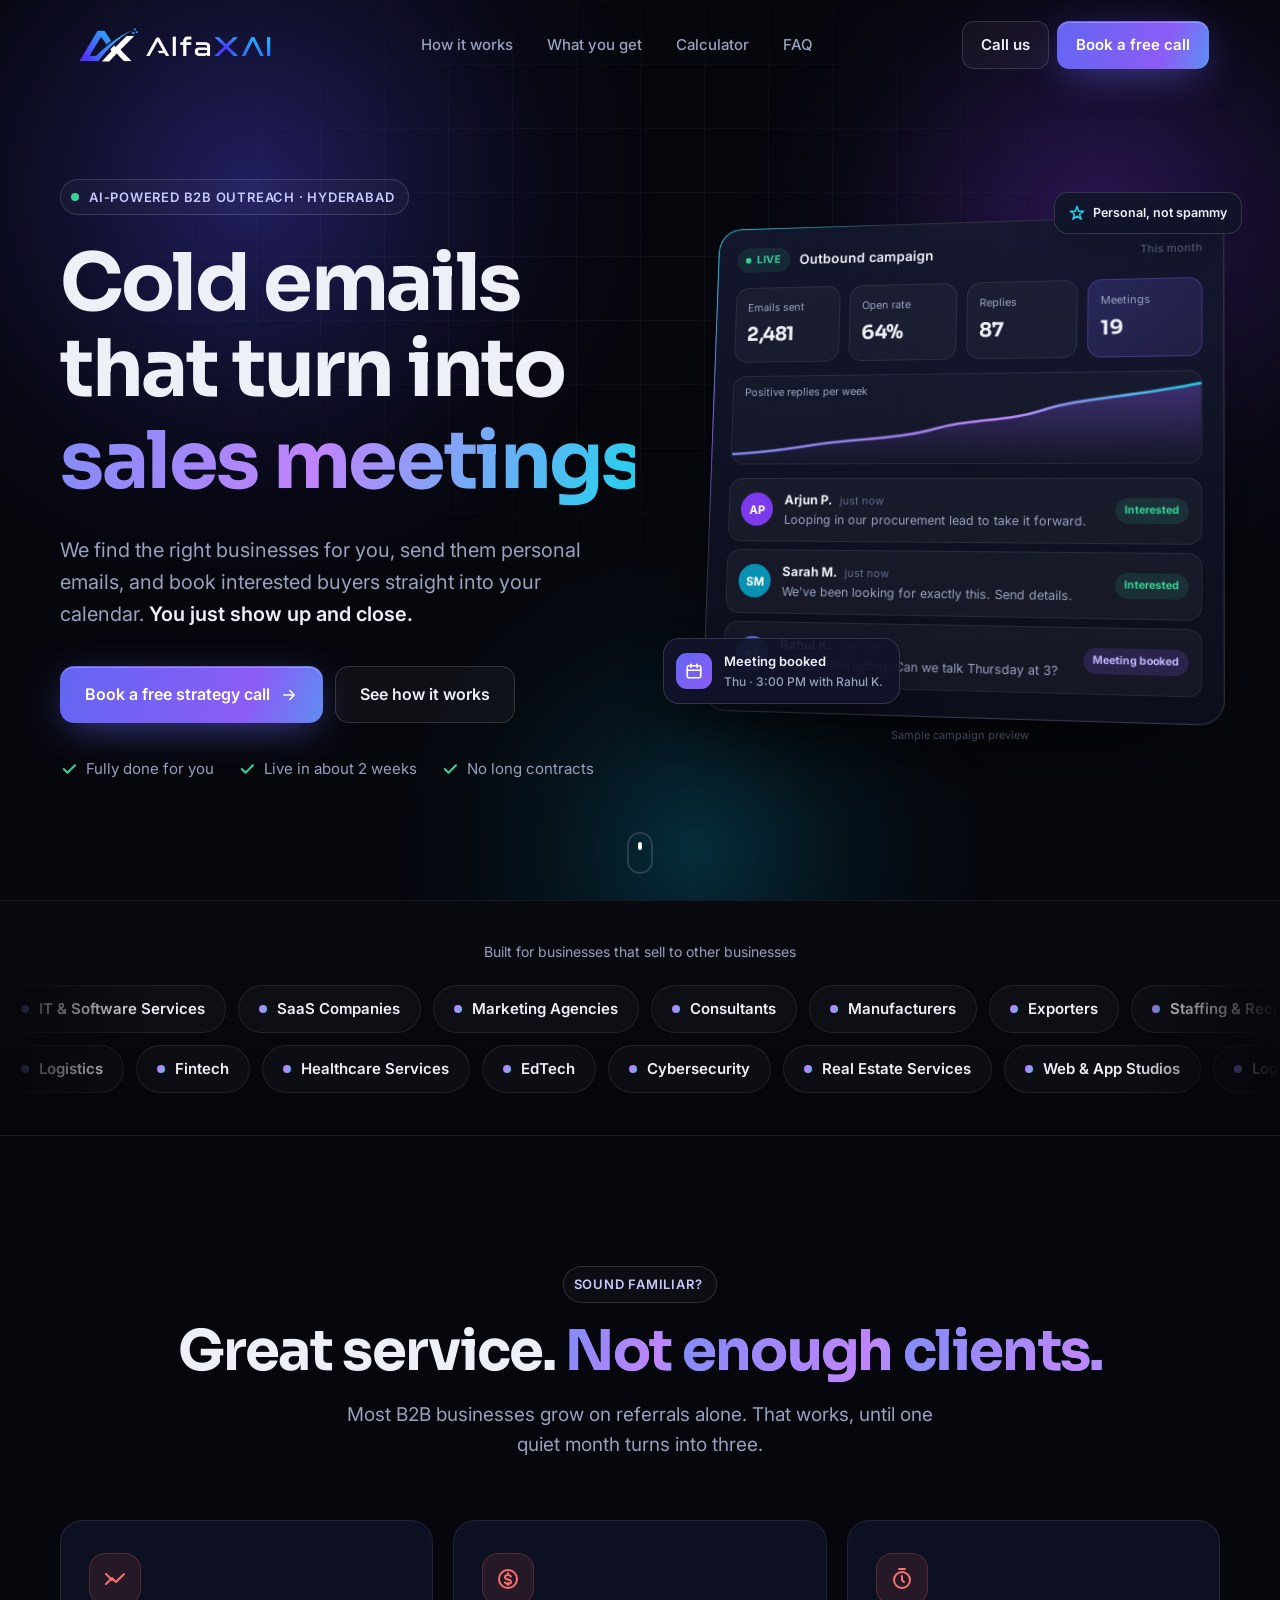
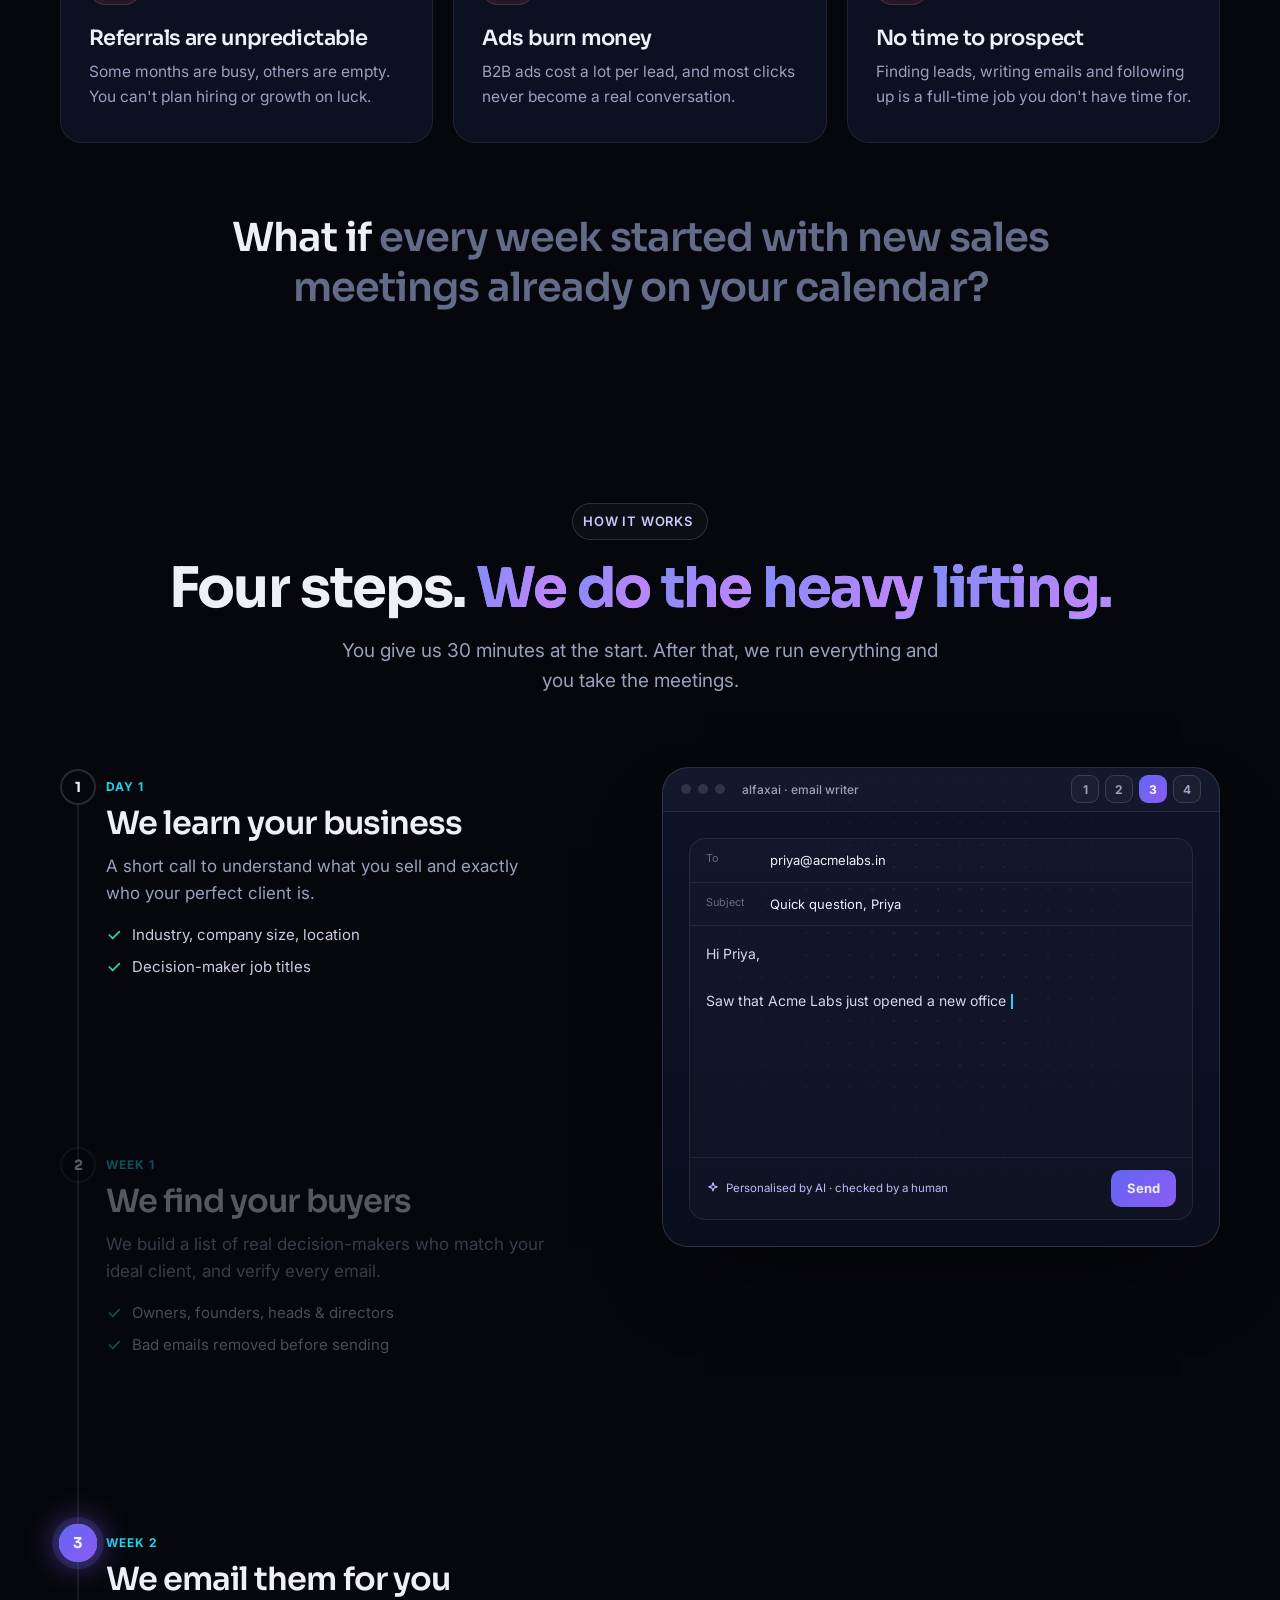
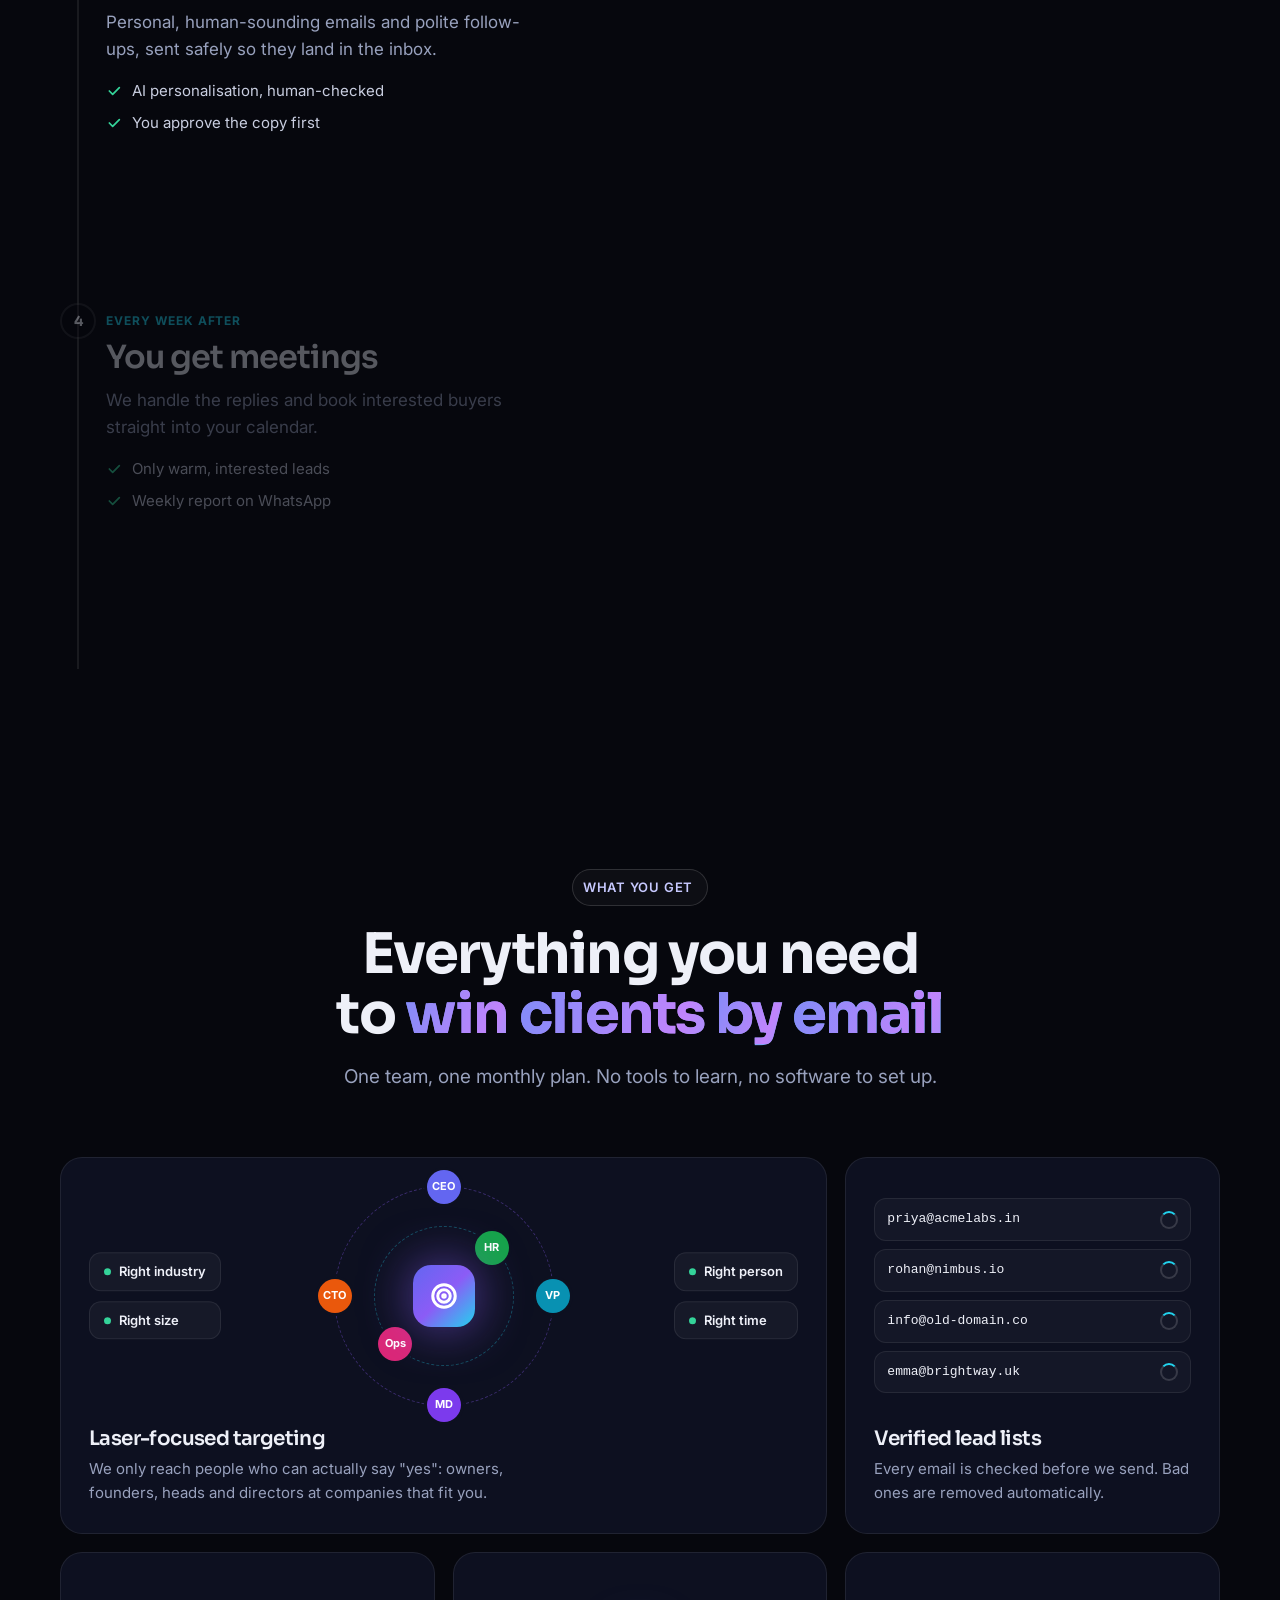
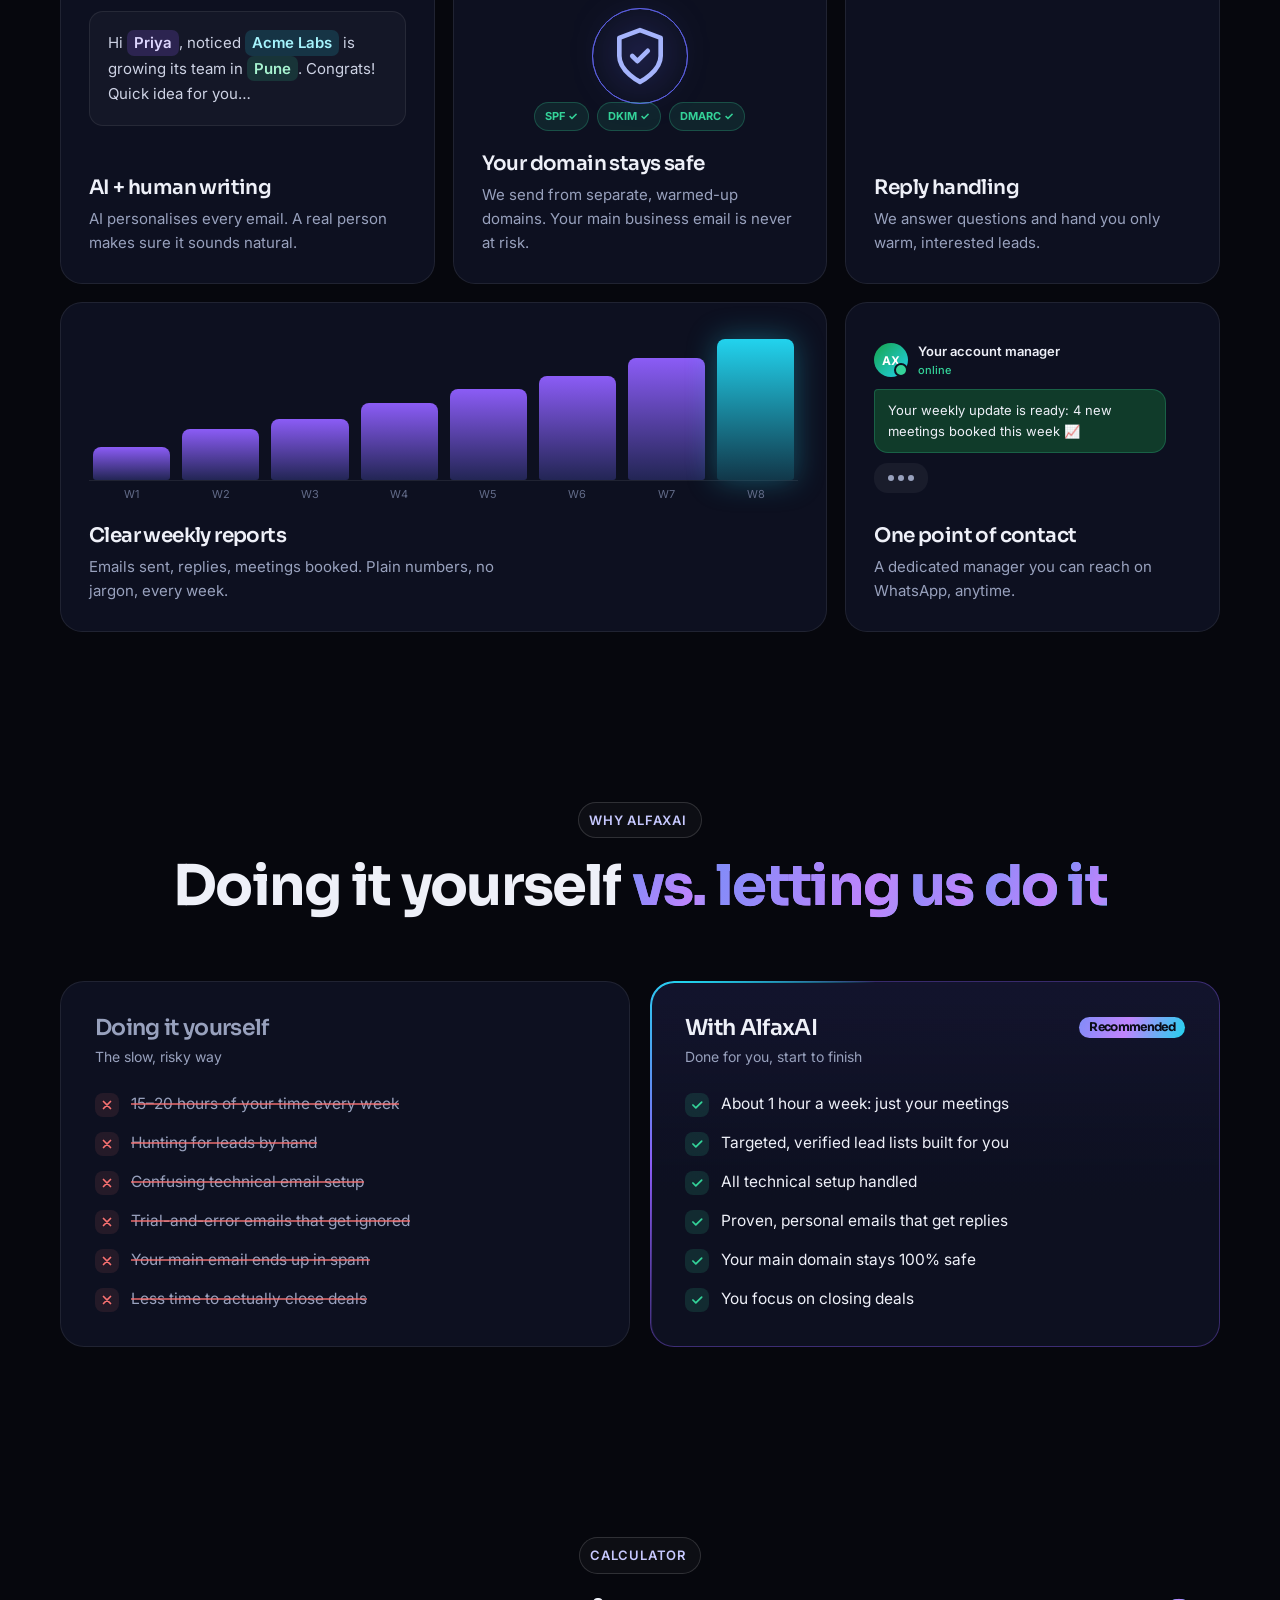
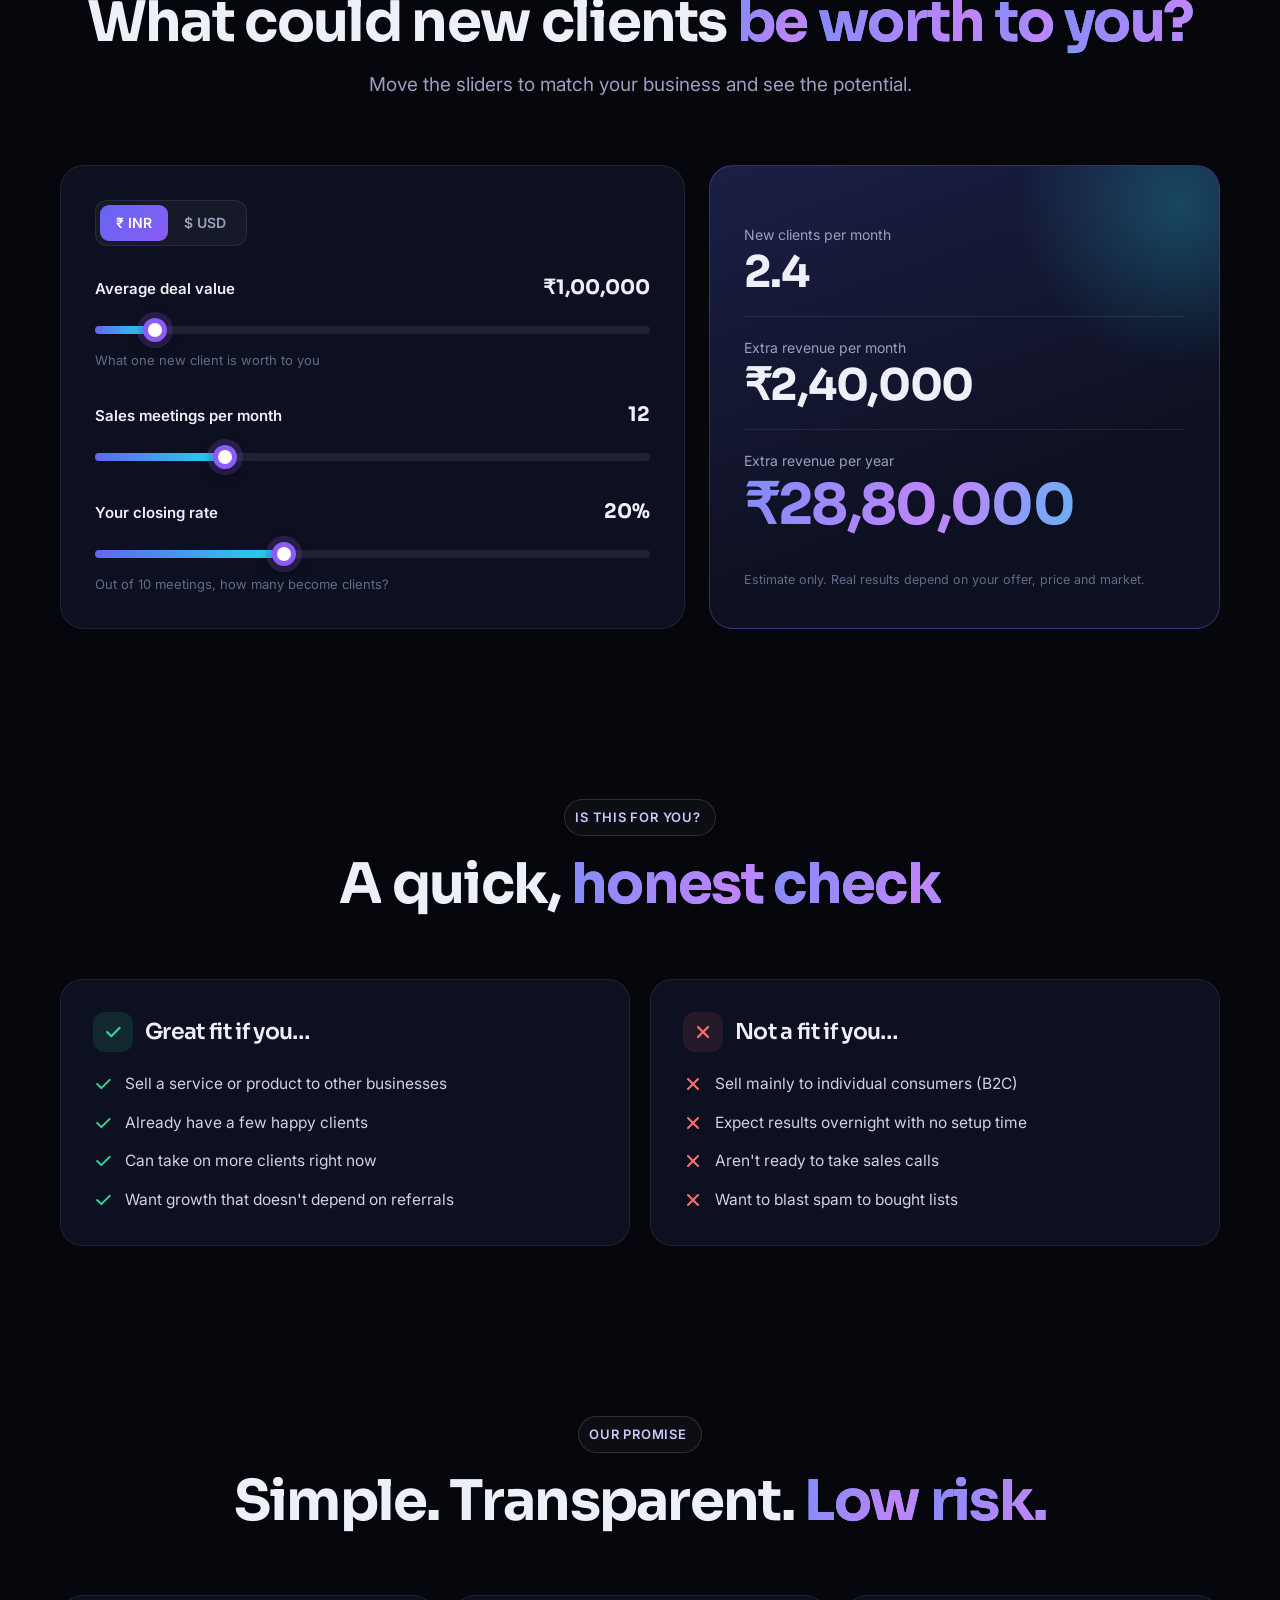
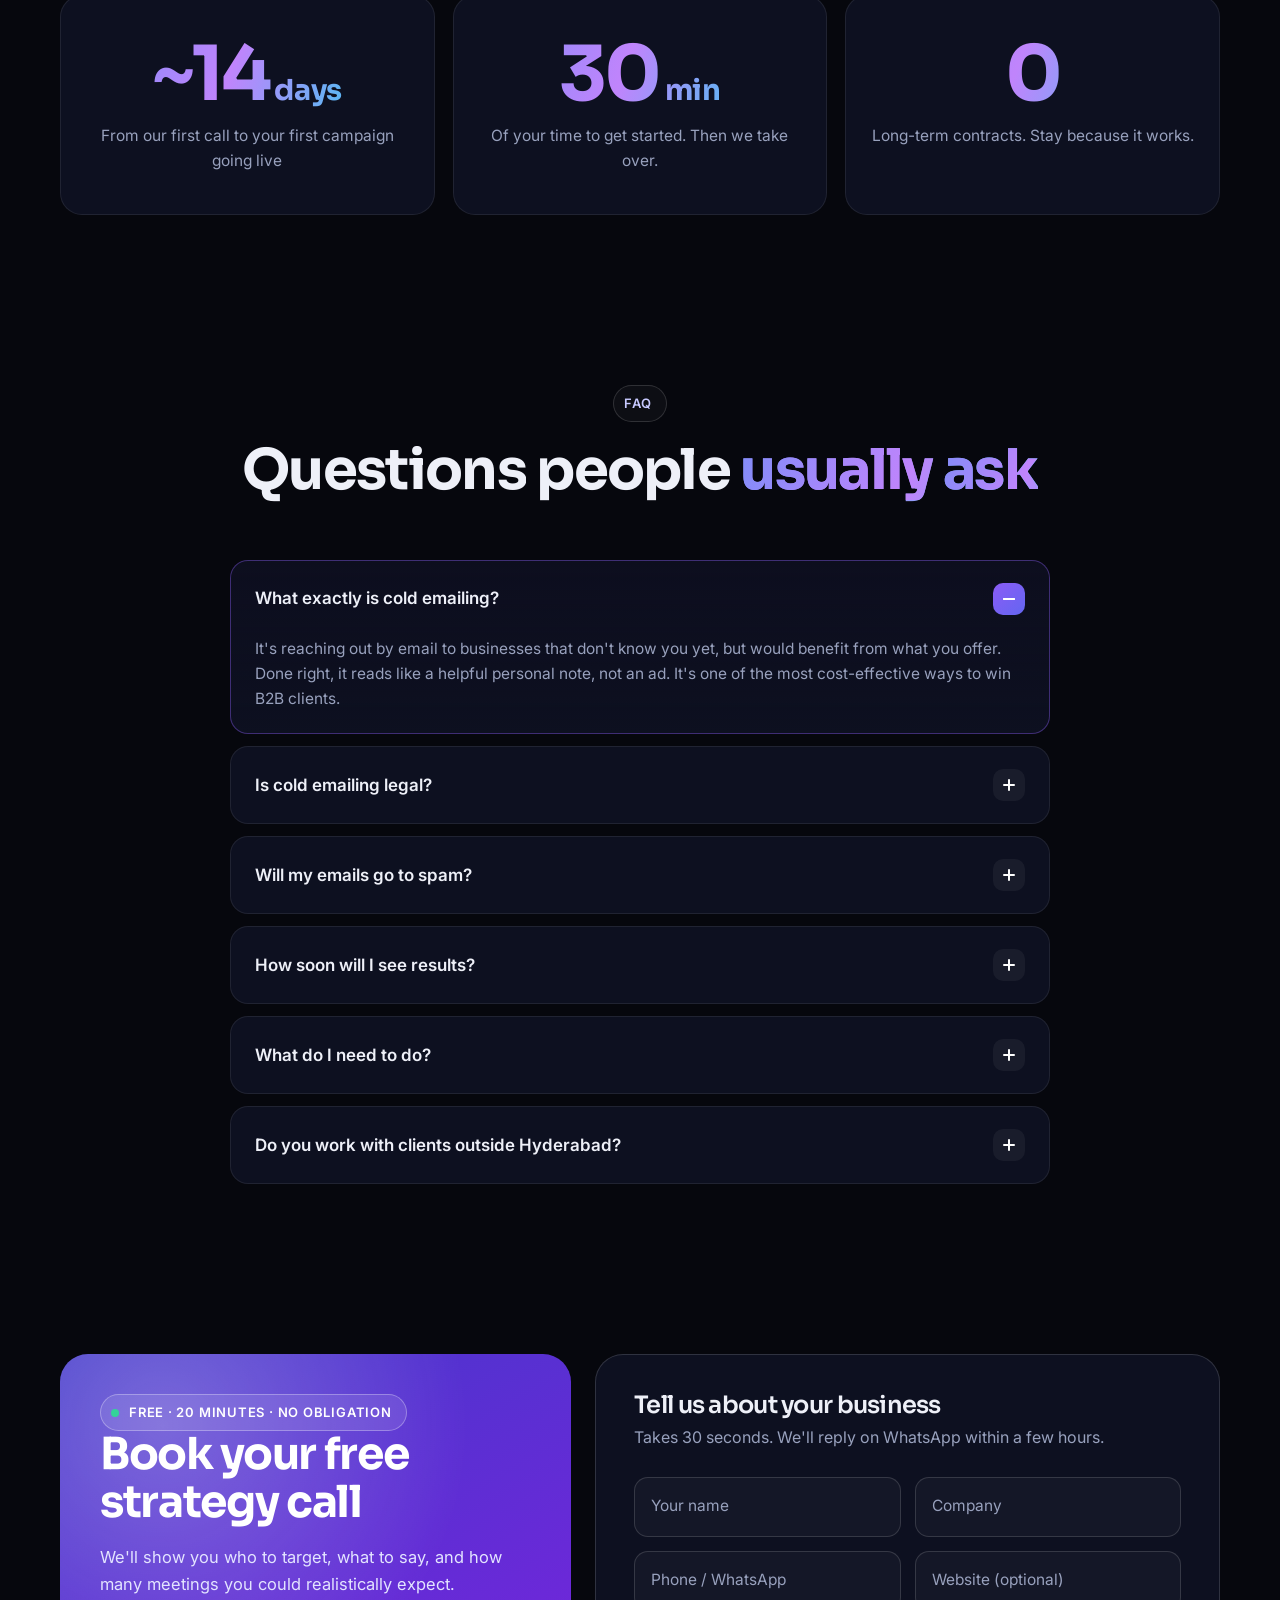
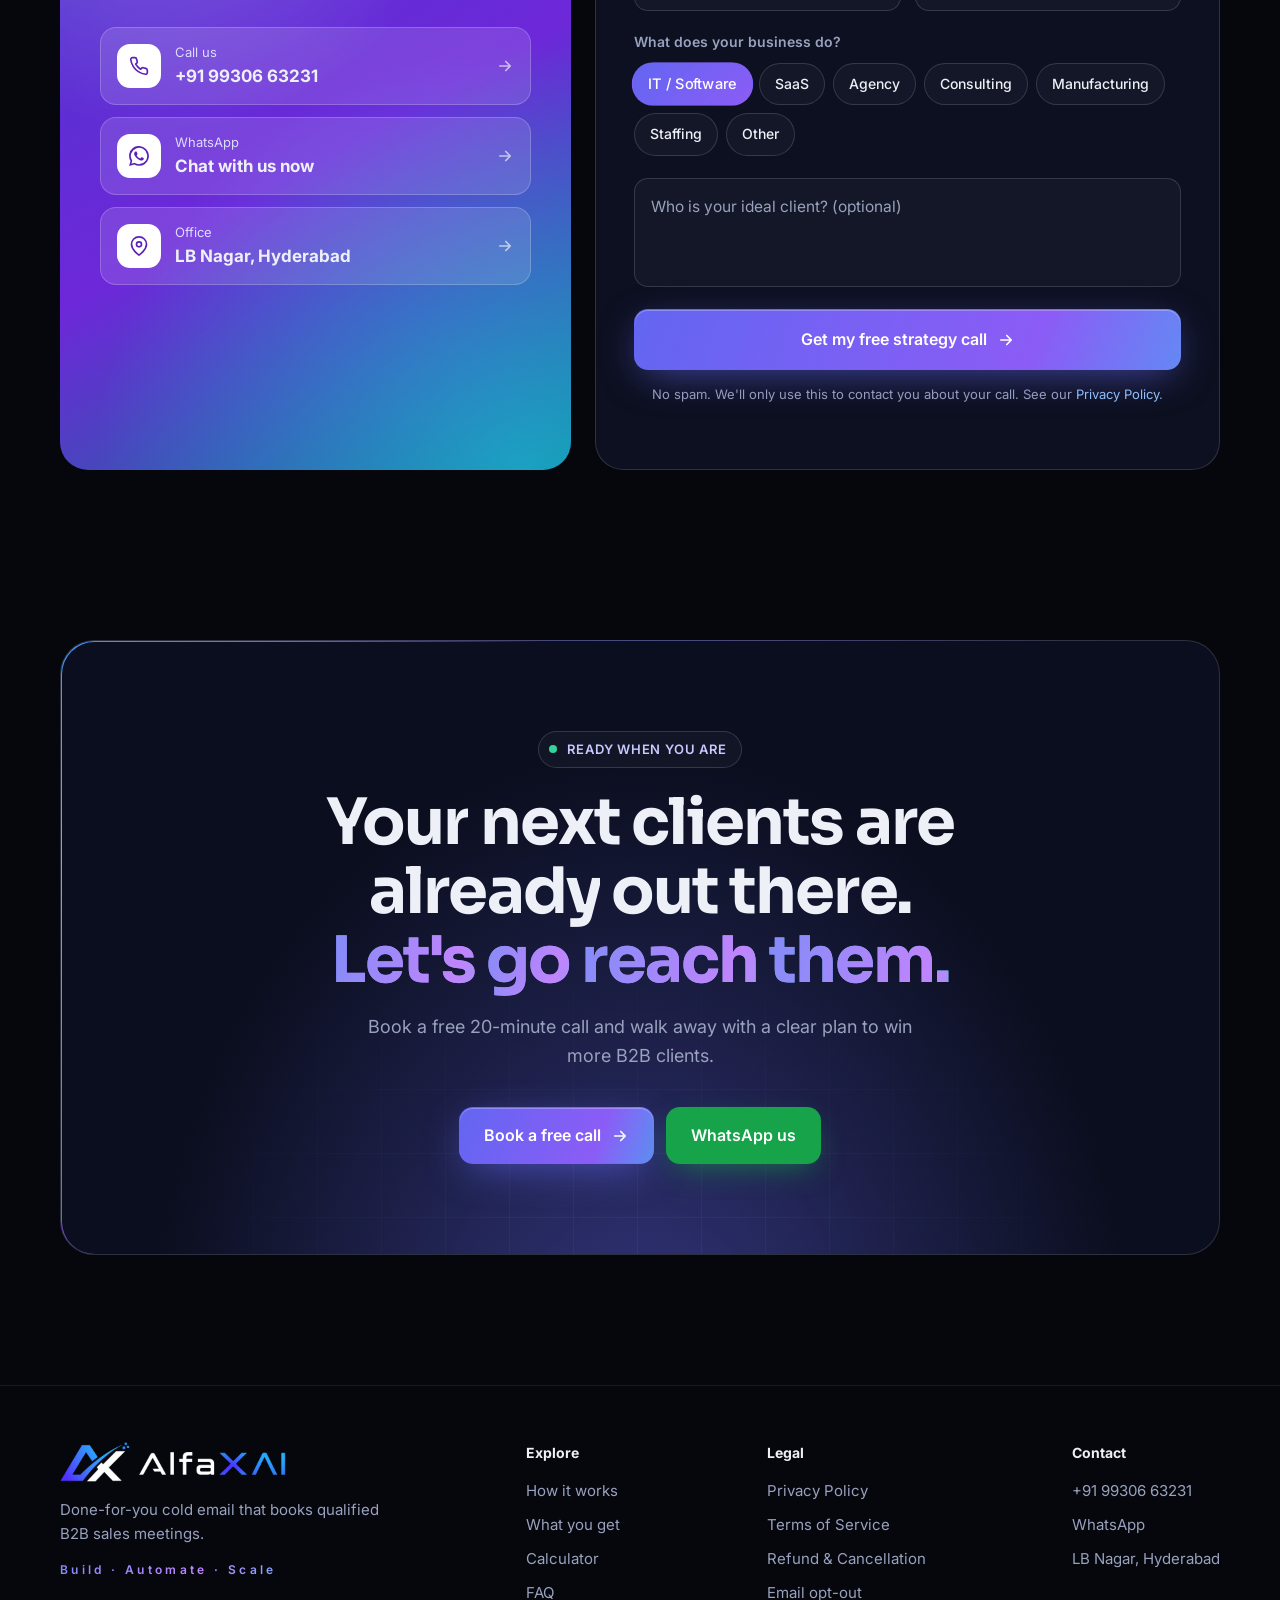
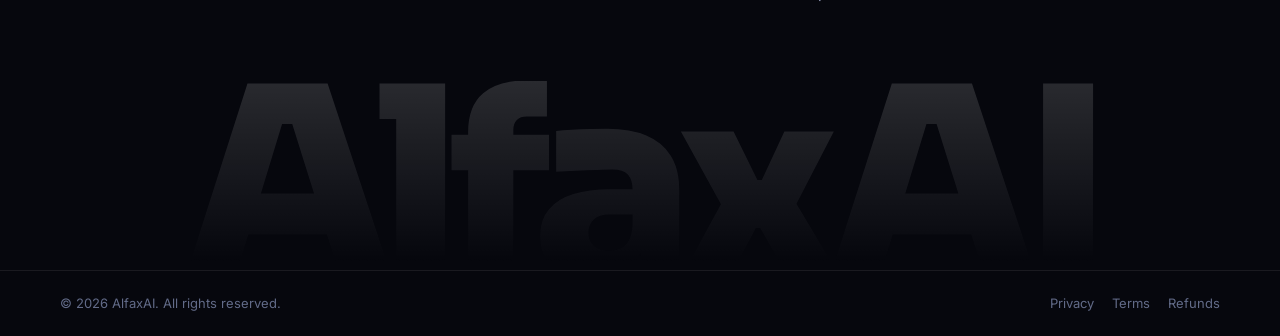
==== index.html @ 78f7004e "Add AlfaxAI landing page with logo and legal pages - Animated, mobile-friendly landing page for Alfa" ====
<!doctype html>
<html lang="en">
<head>
<meta charset="utf-8">
<meta name="viewport" content="width=device-width, initial-scale=1">
<title>AlfaxAI — Cold Emails That Turn Into B2B Clients</title>
<meta name="description" content="AlfaxAI finds your ideal B2B buyers, sends personal cold emails for you, and books qualified sales meetings on your calendar. Office in LB Nagar, Hyderabad.">
<meta property="og:title" content="AlfaxAI — Cold Emails That Turn Into B2B Clients">
<meta property="og:description" content="We find your ideal buyers, email them for you, and book meetings on your calendar.">
<meta property="og:type" content="website">
<!-- Link preview image (WhatsApp, LinkedIn, etc.). Replace YOUR-DOMAIN.com with your real domain after hosting. -->
<meta property="og:image" content="https://YOUR-DOMAIN.com/assets/og-image.png">
<meta property="og:image:width" content="1200">
<meta property="og:image:height" content="630">
<meta name="twitter:card" content="summary_large_image">
<meta name="theme-color" content="#06070d">
<link rel="icon" href="favicon.ico" sizes="any">
<link rel="icon" type="image/png" sizes="32x32" href="assets/favicon-32.png">
<link rel="icon" type="image/png" sizes="192x192" href="assets/favicon-192.png">
<link rel="apple-touch-icon" href="assets/apple-touch-icon.png">
<link rel="preconnect" href="https://fonts.googleapis.com">
<link rel="preconnect" href="https://fonts.gstatic.com" crossorigin>
<link href="https://fonts.googleapis.com/css2?family=Inter:wght@400;500;600;700&family=Sora:wght@600;700&display=swap" rel="stylesheet">
<style>
@property --ang{syntax:'<angle>';initial-value:0deg;inherits:false}
:root{
  --bg:#06070d;
  --bg-2:#0a0c16;
  --card:#0d1020;
  --card-2:#11152a;
  --line:rgba(255,255,255,.08);
  --line-2:rgba(255,255,255,.14);
  --text:#eef0f8;
  --muted:#98a1bd;
  --dim:#626b88;
  --indigo:#6366f1;
  --violet:#8b5cf6;
  --cyan:#22d3ee;
  --green:#34d399;
  --red:#f87171;
  --amber:#fbbf24;
  --grad:linear-gradient(110deg,#818cf8 0%,#c084fc 45%,#22d3ee 100%);
  --ease:cubic-bezier(.2,.7,.1,1);
  --max:1200px;
}
*{box-sizing:border-box;margin:0;padding:0}
html{scroll-behavior:smooth;-webkit-text-size-adjust:100%}
body{font-family:Inter,system-ui,-apple-system,"Segoe UI",Roboto,sans-serif;background:var(--bg);color:var(--text);line-height:1.6;-webkit-font-smoothing:antialiased;overflow-x:hidden}
a{color:inherit;text-decoration:none}
button{font:inherit;color:inherit}
svg{display:block}
::selection{background:rgba(139,92,246,.45);color:#fff}
.wrap{max-width:var(--max);margin:0 auto;padding:0 20px}
section{position:relative;padding:130px 0}
h1,h2,h3{font-family:Sora,Inter,sans-serif;letter-spacing:-.03em;line-height:1.08}
h2{font-size:clamp(32px,4.6vw,56px);font-weight:700;margin:18px 0 18px}
h1,h2{text-wrap:balance}
h3{font-weight:600}
.lead{font-size:clamp(16px,1.5vw,19px);color:var(--muted);max-width:620px}
.center{text-align:center}
.center .lead{margin-left:auto;margin-right:auto}
.grad{background:var(--grad);-webkit-background-clip:text;background-clip:text;color:transparent}
.grad .w>span{background:var(--grad);background-size:200% 100%;-webkit-background-clip:text;background-clip:text;color:transparent}

/* noise + page glow */
.cursor-glow{position:fixed;left:0;top:0;width:520px;height:520px;margin:-260px 0 0 -260px;border-radius:50%;pointer-events:none;z-index:0;background:radial-gradient(closest-side,rgba(99,102,241,.13),transparent);will-change:transform;opacity:0;transition:opacity .4s}
.cursor-glow.on{opacity:1}
main,header,footer{position:relative;z-index:1}

/* eyebrow */
.eyebrow{display:inline-flex;align-items:center;gap:10px;font-size:13px;font-weight:600;letter-spacing:.06em;text-transform:uppercase;color:#c7c9ff;padding:7px 14px 7px 10px;border-radius:999px;border:1px solid var(--line-2);background:rgba(255,255,255,.03)}
.eyebrow .dot{width:8px;height:8px;border-radius:50%;background:var(--green);box-shadow:0 0 0 0 rgba(52,211,153,.6);animation:ping 2s infinite}
@keyframes ping{0%{box-shadow:0 0 0 0 rgba(52,211,153,.55)}80%,100%{box-shadow:0 0 0 10px rgba(52,211,153,0)}}

/* buttons */
.btn{position:relative;display:inline-flex;align-items:center;justify-content:center;gap:10px;font-weight:600;font-size:16px;padding:15px 24px;border-radius:14px;border:1px solid transparent;cursor:pointer;white-space:nowrap;overflow:hidden;isolation:isolate;transition:transform .35s var(--ease),box-shadow .3s,border-color .3s,background .3s}
.btn svg{width:18px;height:18px;transition:transform .35s var(--ease)}
.btn:hover svg.arrow{transform:translateX(4px)}
.btn-primary{color:#fff;background:linear-gradient(110deg,#6366f1,#8b5cf6,#22d3ee,#8b5cf6,#6366f1);background-size:300% 100%;animation:gradmove 8s linear infinite;box-shadow:0 10px 40px -10px rgba(99,102,241,.7),inset 0 1px 0 rgba(255,255,255,.25)}
.btn-primary:hover{box-shadow:0 16px 50px -10px rgba(139,92,246,.85),inset 0 1px 0 rgba(255,255,255,.3)}
.btn-primary::after{content:"";position:absolute;inset:0;z-index:-1;background:linear-gradient(105deg,transparent 30%,rgba(255,255,255,.45) 50%,transparent 70%);transform:translateX(-120%);transition:transform .8s var(--ease)}
.btn-primary:hover::after{transform:translateX(120%)}
@keyframes gradmove{to{background-position:300% 0}}
.btn-ghost{background:rgba(255,255,255,.04);border-color:var(--line-2);color:var(--text)}
.btn-ghost:hover{border-color:rgba(255,255,255,.3);background:rgba(255,255,255,.07)}
.btn-wa{background:#16a34a;color:#fff;box-shadow:0 10px 30px -10px rgba(22,163,74,.7)}
.btn-wa:hover{background:#15913f}

/* scroll progress */
.progress{position:fixed;top:0;left:0;right:0;height:2px;z-index:200;transform-origin:0 50%;transform:scaleX(0);background:var(--grad)}

/* header */
header{position:fixed;top:0;left:0;right:0;z-index:150;transition:transform .5s var(--ease)}
header.hide{transform:translateY(-110%)}
.nav-shell{margin:14px auto 0;max-width:calc(var(--max) - 20px);padding:0 10px}
.nav{display:flex;align-items:center;justify-content:space-between;height:62px;padding:0 10px 0 18px;border-radius:18px;border:1px solid transparent;transition:background .4s,border-color .4s,backdrop-filter .4s}
header.scrolled .nav{background:rgba(10,12,22,.72);border-color:var(--line);backdrop-filter:saturate(160%) blur(16px);-webkit-backdrop-filter:saturate(160%) blur(16px)}
.logo{display:flex;align-items:center;gap:10px;font-family:Sora,sans-serif;font-weight:700;font-size:20px;letter-spacing:-.03em}
.logo-img{height:34px;width:auto;display:block;transition:transform .5s var(--ease),filter .5s}
.logo:hover .logo-img{transform:scale(1.04);filter:drop-shadow(0 0 12px rgba(59,130,246,.55))}
.foot-tag{font-size:12px;font-weight:600;letter-spacing:.28em;background:var(--grad);-webkit-background-clip:text;background-clip:text;color:transparent;margin-top:4px}
.copy-links{display:flex;gap:18px}
.copy-links a:hover{color:var(--text)}
.logo b{font-weight:700}
.nav-links{display:flex;gap:6px;font-size:15px;font-weight:500;color:var(--muted)}
.nav-links a{padding:8px 14px;border-radius:10px;transition:color .2s,background .2s}
.nav-links a:hover{color:var(--text);background:rgba(255,255,255,.05)}
.nav-cta{display:flex;gap:8px;align-items:center}
.nav-cta .btn{padding:11px 18px;font-size:15px;border-radius:12px}
.menu-btn{display:none;width:44px;height:44px;border-radius:12px;border:1px solid var(--line-2);background:rgba(255,255,255,.04);cursor:pointer;place-items:center}
.menu-btn span{display:block;width:18px;height:2px;background:#fff;border-radius:2px;transition:transform .35s var(--ease),opacity .2s;margin:2px 0}
.menu-btn.open span:nth-child(1){transform:translateY(6px) rotate(45deg)}
.menu-btn.open span:nth-child(2){opacity:0}
.menu-btn.open span:nth-child(3){transform:translateY(-6px) rotate(-45deg)}
.mobile-menu{position:fixed;inset:0;z-index:140;background:rgba(6,7,13,.985);display:flex;flex-direction:column;justify-content:center;padding:0 28px;gap:6px;clip-path:circle(0 at calc(100% - 44px) 44px);transition:clip-path .7s var(--ease);pointer-events:none}
.mobile-menu.open{clip-path:circle(150% at calc(100% - 44px) 44px);pointer-events:auto}
.mobile-menu a{font-family:Sora,sans-serif;font-size:32px;font-weight:600;padding:10px 0;opacity:0;transform:translateY(20px);transition:opacity .5s,transform .5s var(--ease)}
.mobile-menu.open a{opacity:1;transform:none}
.mobile-menu.open a:nth-child(2){transition-delay:.06s}.mobile-menu.open a:nth-child(3){transition-delay:.12s}.mobile-menu.open a:nth-child(4){transition-delay:.18s}.mobile-menu.open a:nth-child(5){transition-delay:.24s}
.mobile-menu .btn{font-size:17px;margin-top:20px}

/* reveal system */
[data-reveal]{opacity:0;transform:translateY(24px);transition:opacity .9s var(--ease),transform .9s var(--ease)}
[data-reveal].in{opacity:1;transform:none}
[data-stagger]>*{opacity:0;transform:translateY(34px) scale(.98);transition:opacity .9s var(--ease),transform .9s var(--ease)}
[data-stagger].in>*{opacity:1;transform:none}
.w{display:inline-block;overflow:hidden;vertical-align:top;padding-bottom:.12em;margin-bottom:-.12em}
.w>span{display:inline-block;transform:translateY(110%) rotate(4deg);transform-origin:0 100%;transition:transform 1.1s var(--ease)}
.w>span.rw{transform:translateY(110%)}
[data-split].in .w>span{transform:none}

/* ===== HERO ===== */
.hero{min-height:100vh;padding:150px 0 90px;display:flex;align-items:center;overflow:hidden}
.hero-bg{position:absolute;inset:0;z-index:-1;overflow:hidden}
.hero-bg canvas{position:absolute;inset:0;width:100%;height:100%;-webkit-mask-image:radial-gradient(ellipse 80% 70% at 50% 40%,#000 30%,transparent 80%);mask-image:radial-gradient(ellipse 80% 70% at 50% 40%,#000 30%,transparent 80%)}
.grid-bg{position:absolute;inset:0;background-image:linear-gradient(var(--line) 1px,transparent 1px),linear-gradient(90deg,var(--line) 1px,transparent 1px);background-size:64px 64px;-webkit-mask-image:radial-gradient(ellipse 70% 60% at 50% 30%,#000 10%,transparent 75%);mask-image:radial-gradient(ellipse 70% 60% at 50% 30%,#000 10%,transparent 75%);opacity:.5}
.blob{position:absolute;border-radius:50%;opacity:.7;will-change:transform}
.blob.b1{width:820px;height:820px;background:radial-gradient(closest-side,rgba(79,70,229,.55),rgba(79,70,229,.22) 45%,rgba(79,70,229,.06) 75%,transparent);top:-220px;left:-160px;animation:float1 18s ease-in-out infinite}
.blob.b2{width:720px;height:720px;background:radial-gradient(closest-side,rgba(124,58,237,.5),rgba(124,58,237,.2) 45%,rgba(124,58,237,.05) 75%,transparent);top:-120px;right:-180px;animation:float2 22s ease-in-out infinite}
.blob.b3{width:620px;height:620px;background:radial-gradient(closest-side,rgba(8,145,178,.4),rgba(8,145,178,.14) 45%,rgba(8,145,178,.04) 75%,transparent);bottom:-260px;left:30%;animation:float3 20s ease-in-out infinite}
@keyframes float1{50%{transform:translate(120px,80px) scale(1.1)}}
@keyframes float2{50%{transform:translate(-100px,120px) scale(.9)}}
@keyframes float3{50%{transform:translate(-140px,-60px) scale(1.15)}}
.hero-grid{display:grid;grid-template-columns:1.05fr .95fr;gap:64px;align-items:center;width:100%}
.hero h1{font-size:clamp(33px,6.2vw,80px);font-weight:700;margin:26px 0 24px}
.rotator{display:block;height:1.22em;overflow:hidden;position:relative}
.rot-inner{display:block;will-change:transform}
.rot-inner b{display:block;height:1.22em;line-height:1.22em;font-weight:700;background:var(--grad);-webkit-background-clip:text;background-clip:text;color:transparent;white-space:nowrap}
.hero .lead{font-size:clamp(17px,1.6vw,20px);max-width:560px}
.hero-actions{display:flex;flex-wrap:wrap;gap:12px;margin:36px 0 34px}
.ticks{display:flex;flex-wrap:wrap;gap:12px 24px;font-size:15px;color:var(--muted);list-style:none}
.ticks li{display:flex;align-items:center;gap:8px}
.ticks svg{width:18px;height:18px;color:var(--green)}

.hero-grid>*,.how-grid>*,.contact>*,.roi>*,.bento>*,.vs>*,.fit>*,.cards3>*,.promise>*{min-width:0}
/* hero dashboard */
.dash-wrap{position:relative;perspective:1400px}
.dash{position:relative;border-radius:24px;background:linear-gradient(180deg,rgba(20,24,46,.9),rgba(12,14,28,.92));border:1px solid var(--line-2);box-shadow:0 40px 100px -30px rgba(0,0,0,.8),0 0 0 1px rgba(255,255,255,.02) inset;padding:20px;transform:rotateY(-10deg) rotateX(6deg);transform-style:preserve-3d;transition:transform 1s var(--ease)}
.dash-wrap:hover .dash{transform:rotateY(-4deg) rotateX(3deg)}
.dash::before{content:"";position:absolute;inset:-1px;border-radius:inherit;padding:1px;background:conic-gradient(from var(--ang),transparent 0 70%,rgba(139,92,246,.9),rgba(34,211,238,.9),transparent 95%);-webkit-mask:linear-gradient(#000 0 0) content-box,linear-gradient(#000 0 0);-webkit-mask-composite:xor;mask-composite:exclude;animation:spin 6s linear infinite;pointer-events:none}
@keyframes spin{to{--ang:360deg}}
.dash-head{display:flex;justify-content:space-between;align-items:center;margin-bottom:16px}
.dash-title{display:flex;align-items:center;gap:10px;font-weight:600;font-size:14px}
.live{display:inline-flex;align-items:center;gap:6px;font-size:11px;font-weight:700;letter-spacing:.06em;color:var(--green);background:rgba(52,211,153,.1);padding:4px 9px;border-radius:999px}
.live i{width:6px;height:6px;border-radius:50%;background:var(--green);animation:blink 1.4s infinite}
@keyframes blink{50%{opacity:.25}}
.dash-sub{font-size:11px;color:var(--dim)}
.stats{display:grid;grid-template-columns:repeat(4,1fr);gap:10px}
.stat{background:rgba(255,255,255,.03);border:1px solid var(--line);border-radius:14px;padding:12px}
.stat small{display:block;font-size:11px;color:var(--muted);margin-bottom:4px;white-space:nowrap}
.stat b{font-family:Sora,sans-serif;font-size:20px;font-weight:700;letter-spacing:-.02em}
.stat.hl{background:linear-gradient(135deg,rgba(99,102,241,.22),rgba(139,92,246,.12));border-color:rgba(139,92,246,.35)}
.chart{margin:14px 0;height:92px;border-radius:14px;border:1px solid var(--line);background:rgba(255,255,255,.02);position:relative;overflow:hidden}
.chart svg{position:absolute;inset:0;width:100%;height:100%}
.chart .line{fill:none;stroke:url(#lg);stroke-width:2.5;stroke-linecap:round;stroke-dasharray:600;stroke-dashoffset:600;animation:draw 2.4s .6s var(--ease) forwards}
.chart .area{fill:url(#ag);opacity:0;animation:fade 1.2s 1.6s forwards}
.chart-label{position:absolute;left:12px;top:8px;font-size:11px;color:var(--muted);z-index:1}
@keyframes draw{to{stroke-dashoffset:0}}
@keyframes fade{to{opacity:1}}
.feed{display:flex;flex-direction:column;gap:8px;min-height:216px}
.feed-item{display:flex;align-items:center;gap:12px;padding:11px 12px;border-radius:14px;background:rgba(255,255,255,.035);border:1px solid var(--line);animation:feedIn .7s var(--ease) both;overflow:hidden}
.feed-item.out{animation:feedOut .45s var(--ease) forwards}
@keyframes feedIn{from{opacity:0;transform:translateY(-14px) scale(.97);max-height:0;padding-top:0;padding-bottom:0}to{max-height:80px}}
@keyframes feedOut{to{opacity:0;transform:translateY(10px);max-height:0;padding-top:0;padding-bottom:0;margin-top:-8px}}
.av{width:34px;height:34px;border-radius:50%;display:grid;place-items:center;font-weight:700;font-size:12px;color:#fff;flex:none}
.fi-body{flex:1;min-width:0}
.fi-top{display:flex;gap:8px;align-items:baseline;font-size:13px}
.fi-top small{color:var(--dim);font-size:11px}
.fi-body p{font-size:12.5px;color:var(--muted);white-space:nowrap;overflow:hidden;text-overflow:ellipsis}
.pill{font-size:10.5px;font-weight:700;padding:4px 9px;border-radius:999px;white-space:nowrap;flex:none}
.pill-g{background:rgba(52,211,153,.12);color:var(--green)}
.pill-v{background:rgba(139,92,246,.18);color:#c4b5fd}
.toast{position:absolute;left:-36px;bottom:40px;display:flex;align-items:center;gap:12px;padding:12px 16px 12px 12px;border-radius:16px;background:rgba(17,21,42,.95);border:1px solid var(--line-2);box-shadow:0 20px 50px -15px rgba(0,0,0,.8);font-size:13px;font-weight:600;transform:translateY(16px) scale(.92);opacity:0;transition:opacity .6s var(--ease),transform .6s var(--ease);z-index:3}
.toast.show{transform:none;opacity:1}
.toast small{display:block;color:var(--muted);font-weight:500;font-size:12px}
.toast .ic{width:36px;height:36px;border-radius:11px;display:grid;place-items:center;background:linear-gradient(135deg,#6366f1,#8b5cf6);flex:none}
.toast .ic svg{width:18px;height:18px}
.orbit-badge{position:absolute;right:-22px;top:-24px;padding:10px 14px;border-radius:14px;background:rgba(17,21,42,.95);border:1px solid var(--line-2);font-size:12.5px;font-weight:600;display:flex;gap:8px;align-items:center;animation:bob 5s ease-in-out infinite;z-index:3;box-shadow:0 20px 50px -15px rgba(0,0,0,.8)}
.orbit-badge svg{width:16px;height:16px;color:var(--cyan)}
@keyframes bob{50%{transform:translateY(-10px)}}
.sample-note{text-align:center;font-size:11px;color:var(--dim);margin-top:12px}

.scroll-hint{position:absolute;left:50%;bottom:26px;transform:translateX(-50%);width:26px;height:42px;border:2px solid var(--line-2);border-radius:14px}
.scroll-hint::after{content:"";position:absolute;left:50%;top:8px;width:4px;height:8px;margin-left:-2px;border-radius:2px;background:#fff;animation:wheel 1.8s infinite}
@keyframes wheel{0%{opacity:0;transform:translateY(0)}30%{opacity:1}100%{opacity:0;transform:translateY(14px)}}

/* ===== MARQUEE ===== */
.marquee-sec{padding:40px 0 30px;border-top:1px solid var(--line);border-bottom:1px solid var(--line);background:linear-gradient(180deg,rgba(255,255,255,.015),transparent)}
.marquee-sec p{text-align:center;font-size:14px;color:var(--muted);margin-bottom:22px}
.marquee{overflow:hidden;-webkit-mask-image:linear-gradient(90deg,transparent,#000 12%,#000 88%,transparent);mask-image:linear-gradient(90deg,transparent,#000 12%,#000 88%,transparent);margin-bottom:12px}
.track{display:flex;gap:12px;width:max-content;animation:marq 40s linear infinite}
.marquee.rev .track{animation-direction:reverse;animation-duration:46s}
.marquee:hover .track{animation-play-state:paused}
@keyframes marq{to{transform:translateX(-50%)}}
.mchip{display:inline-flex;align-items:center;gap:10px;padding:11px 20px;border-radius:999px;border:1px solid var(--line);background:rgba(255,255,255,.03);font-weight:600;font-size:15px;white-space:nowrap}
.mchip i{width:8px;height:8px;border-radius:50%;background:var(--grad)}

/* ===== PROBLEM ===== */
.cards3{display:grid;grid-template-columns:repeat(3,1fr);gap:20px;margin-top:60px;text-align:left}
.spot{position:relative;border-radius:22px;background:var(--card);border:1px solid var(--line);overflow:hidden;isolation:isolate}
.spot::before{content:"";position:absolute;inset:0;z-index:-1;background:radial-gradient(420px circle at var(--mx,50%) var(--my,-30%),rgba(139,92,246,.16),transparent 45%);opacity:0;transition:opacity .4s}
.spot::after{content:"";position:absolute;inset:0;border-radius:inherit;padding:1px;background:radial-gradient(300px circle at var(--mx,50%) var(--my,-30%),rgba(167,139,250,.7),transparent 50%);-webkit-mask:linear-gradient(#000 0 0) content-box,linear-gradient(#000 0 0);-webkit-mask-composite:xor;mask-composite:exclude;opacity:0;transition:opacity .4s;pointer-events:none}
.spot:hover::before,.spot:hover::after{opacity:1}
.spot.tilting{transition:transform .15s linear !important}
.pcard{padding:32px 28px}
.pcard .ic{width:52px;height:52px;border-radius:16px;display:grid;place-items:center;margin-bottom:22px;background:rgba(248,113,113,.1);color:var(--red);border:1px solid rgba(248,113,113,.2)}
.pcard .ic svg{width:24px;height:24px}
.pcard:hover .ic svg{animation:wiggle .6s}
@keyframes wiggle{25%{transform:rotate(-12deg)}75%{transform:rotate(12deg)}}
.pcard h3{font-size:21px;margin-bottom:10px}
.pcard p{color:var(--muted);font-size:15.5px}
.big-line{margin:70px auto 0;max-width:880px;font-family:Sora,sans-serif;font-size:clamp(24px,3.2vw,40px);font-weight:600;line-height:1.25;letter-spacing:-.025em;text-align:center}
.big-line .hlw{color:var(--dim);transition:color .5s}
.big-line .hlw.lit{color:var(--text)}
.big-line .hlw.lit.g{background:var(--grad);-webkit-background-clip:text;background-clip:text;color:transparent}

/* ===== HOW IT WORKS ===== */
.how-grid{display:grid;grid-template-columns:1fr 1.05fr;gap:70px;margin-top:70px;align-items:start}
.hw-steps{position:relative;padding-left:46px}
.hw-line{position:absolute;left:17px;top:10px;bottom:10px;width:2px;background:var(--line)}
.hw-line::after{content:"";position:absolute;left:0;top:0;width:100%;height:calc(var(--p,0)*100%);background:linear-gradient(180deg,#6366f1,#22d3ee);box-shadow:0 0 14px rgba(99,102,241,.8);border-radius:2px}
.hw-step{position:relative;min-height:42vh;padding:6px 0 60px;opacity:.35;transition:opacity .5s}
.hw-step.active{opacity:1}
.hw-step .num{position:absolute;left:-46px;top:2px;width:36px;height:36px;border-radius:50%;display:grid;place-items:center;font-family:Sora,sans-serif;font-weight:700;font-size:14px;background:var(--bg);border:2px solid var(--line-2);transition:all .5s var(--ease)}
.hw-step.active .num{background:linear-gradient(135deg,#6366f1,#8b5cf6);border-color:transparent;box-shadow:0 0 0 6px rgba(99,102,241,.18),0 0 30px rgba(139,92,246,.7);transform:scale(1.08)}
.hw-step .when{font-size:12px;font-weight:700;letter-spacing:.08em;text-transform:uppercase;color:var(--cyan)}
.hw-step h3{font-size:clamp(24px,2.6vw,32px);margin:8px 0 12px}
.hw-step p{color:var(--muted);font-size:17px;max-width:440px}
.hw-step ul{list-style:none;margin-top:16px;display:grid;gap:8px}
.hw-step li{display:flex;gap:10px;align-items:center;font-size:15px;color:#c9cee0}
.hw-step li svg{width:16px;height:16px;color:var(--green);flex:none}
.stage{position:sticky;top:120px;height:480px;border-radius:26px;background:linear-gradient(180deg,#0f1328,#0a0d1c);border:1px solid var(--line-2);overflow:hidden;box-shadow:0 40px 90px -40px rgba(0,0,0,.9)}
.stage::before{content:"";position:absolute;inset:0;background-image:radial-gradient(rgba(255,255,255,.07) 1px,transparent 1px);background-size:22px 22px;-webkit-mask-image:radial-gradient(circle at 50% 40%,#000,transparent 75%);mask-image:radial-gradient(circle at 50% 40%,#000,transparent 75%)}
.stage-top{position:absolute;top:0;left:0;right:0;height:44px;display:flex;align-items:center;gap:7px;padding:0 18px;border-bottom:1px solid var(--line);background:rgba(255,255,255,.02);z-index:2}
.stage-top i{width:10px;height:10px;border-radius:50%;background:rgba(255,255,255,.12)}
.stage-top span{margin-left:10px;font-size:12px;color:var(--muted);font-weight:500;white-space:nowrap;overflow:hidden;text-overflow:ellipsis}
.stage-tabs{margin-left:auto;display:flex;gap:6px;flex:none}
.stage-tabs button{width:28px;height:28px;border-radius:9px;border:1px solid var(--line-2);background:rgba(255,255,255,.03);color:var(--muted);font-size:12px;font-weight:700;cursor:pointer;transition:background .3s,color .3s,border-color .3s}
.stage-tabs button.on{background:linear-gradient(135deg,#6366f1,#8b5cf6);border-color:transparent;color:#fff}
.scene{position:absolute;inset:44px 0 0;padding:26px;opacity:0;transform:scale(.96) translateY(14px);transition:opacity .6s var(--ease),transform .7s var(--ease);pointer-events:none;display:flex;flex-direction:column}
.scene.active{opacity:1;transform:none;pointer-events:auto}

/* scene 1 radar */
.s1{align-items:center;justify-content:center;gap:24px}
.radar{position:relative;width:250px;height:250px;border-radius:50%;background:repeating-radial-gradient(circle,transparent 0 38px,rgba(139,92,246,.22) 39px 40px);border:1px solid rgba(139,92,246,.35);overflow:hidden;flex:none}
.radar::after{content:"";position:absolute;left:50%;top:0;bottom:0;width:1px;background:rgba(139,92,246,.2);box-shadow:0 0 0 0 transparent}
.sweep{position:absolute;inset:0;border-radius:50%;background:conic-gradient(from 0deg,rgba(34,211,238,.45),transparent 25%);animation:rot 3s linear infinite}
@keyframes rot{to{transform:rotate(360deg)}}
.radar-core{position:absolute;left:50%;top:50%;width:54px;height:54px;margin:-27px;border-radius:50%;background:linear-gradient(135deg,#6366f1,#8b5cf6);display:grid;place-items:center;font-size:12px;font-weight:700;box-shadow:0 0 30px rgba(139,92,246,.8)}
.blip{position:absolute;left:var(--x);top:var(--y);width:12px;height:12px;margin:-6px;border-radius:50%;background:var(--cyan);opacity:0;box-shadow:0 0 14px var(--cyan)}
.scene.active .blip{animation:blipIn .5s var(--d) var(--ease) forwards,blipPulse 2s calc(var(--d) + .5s) infinite}
@keyframes blipIn{from{opacity:0;transform:scale(0)}to{opacity:1;transform:none}}
@keyframes blipPulse{50%{box-shadow:0 0 0 8px rgba(34,211,238,.0),0 0 18px var(--cyan)}0%{box-shadow:0 0 0 0 rgba(34,211,238,.6),0 0 14px var(--cyan)}}
.icp{display:flex;flex-wrap:wrap;gap:8px;justify-content:center;max-width:420px}
.icp span{font-size:13px;font-weight:600;padding:8px 14px;border-radius:999px;background:rgba(99,102,241,.14);border:1px solid rgba(99,102,241,.35);color:#d4d6ff;opacity:0}
.scene.active .icp span{animation:pop .5s var(--d) var(--ease) forwards}
@keyframes pop{from{opacity:0;transform:translateY(10px) scale(.9)}to{opacity:1;transform:none}}

/* scene 2 list */
.list-head{display:flex;justify-content:space-between;align-items:center;margin-bottom:14px;font-size:13px;color:var(--muted)}
.list-head b{color:var(--text);font-size:15px}
.lrow{display:flex;align-items:center;gap:12px;padding:11px 12px;border-radius:14px;background:rgba(255,255,255,.03);border:1px solid var(--line);margin-bottom:8px;opacity:0}
.scene.active .lrow{animation:slideIn .6s var(--d) var(--ease) forwards}
@keyframes slideIn{from{opacity:0;transform:translateX(30px)}to{opacity:1;transform:none}}
.lrow .who{flex:1;min-width:0;font-size:13.5px}
.lrow .who small{display:block;color:var(--muted);font-size:12px}
.vbadge{display:flex;align-items:center;gap:5px;font-size:11px;font-weight:700;color:var(--green);background:rgba(52,211,153,.1);padding:5px 9px;border-radius:999px;opacity:0;transform:scale(.6)}
.vbadge svg{width:12px;height:12px}
.scene.active .vbadge{animation:badge .45s calc(var(--d) + .5s) var(--ease) forwards}
@keyframes badge{to{opacity:1;transform:none}}

/* scene 3 email */
.mailbox{border-radius:16px;border:1px solid var(--line);background:rgba(255,255,255,.025);display:flex;flex-direction:column;flex:1;overflow:hidden}
.mf{display:flex;gap:10px;padding:11px 16px;border-bottom:1px solid var(--line);font-size:13px}
.mf small{color:var(--dim);width:54px;flex:none}
.mbody{padding:16px;font-size:14px;line-height:1.65;color:#d4d8e8;white-space:pre-wrap;flex:1}
.caret{display:inline-block;width:2px;height:1.05em;background:var(--cyan);vertical-align:text-bottom;margin-left:1px;animation:blink 1s steps(1) infinite}
.mfoot{display:flex;justify-content:space-between;align-items:center;padding:12px 16px;border-top:1px solid var(--line)}
.ai-tag{font-size:11.5px;color:#c4b5fd;display:flex;align-items:center;gap:6px}
.ai-tag svg{width:14px;height:14px}
.send-btn{font-size:13px;font-weight:700;padding:8px 16px;border-radius:10px;background:linear-gradient(135deg,#6366f1,#8b5cf6);transition:all .4s var(--ease)}
.send-btn.sent{background:rgba(52,211,153,.15);color:var(--green)}

/* scene 4 calendar */
.cal{flex:1;display:grid;grid-template-columns:repeat(5,1fr);grid-template-rows:auto repeat(6,1fr);gap:6px}
.cal .d{font-size:12px;font-weight:700;color:var(--muted);text-align:center;padding-bottom:4px}
.cal .d b{display:block;font-family:Sora,sans-serif;font-size:18px;color:var(--text)}
.cal .slot{border-radius:8px;background:rgba(255,255,255,.025);border:1px dashed rgba(255,255,255,.05)}
.mt{border-radius:10px;padding:7px 9px;font-size:11.5px;font-weight:600;line-height:1.3;background:linear-gradient(135deg,rgba(99,102,241,.4),rgba(139,92,246,.3));border:1px solid rgba(167,139,250,.5);opacity:0;z-index:1;overflow:hidden}
.mt small{display:block;font-weight:500;color:#cfd2ff;font-size:10.5px}
.mt.c{background:linear-gradient(135deg,rgba(34,211,238,.3),rgba(99,102,241,.25));border-color:rgba(34,211,238,.5)}
.scene.active .mt{animation:popIn .55s var(--d) cubic-bezier(.3,1.6,.5,1) forwards}
@keyframes popIn{from{opacity:0;transform:scale(.4)}to{opacity:1;transform:none}}
.cal-foot{margin-top:12px;display:flex;justify-content:space-between;align-items:center;font-size:13px;color:var(--muted)}
.cal-foot b{color:var(--text)}

/* ===== BENTO ===== */
.bento{display:grid;grid-template-columns:repeat(3,1fr);gap:18px;margin-top:64px;text-align:left}
.bx{padding:28px;min-height:300px;display:flex;flex-direction:column}
.bx.span2{grid-column:span 2}
.bx h3{font-size:20px;margin-bottom:8px}
.bx p{color:var(--muted);font-size:15px;max-width:420px}
.bx .viz{flex:1;position:relative;min-height:150px;margin-bottom:22px;display:flex;align-items:center;justify-content:center}
/* orbit */
.orbit{position:relative;width:220px;height:220px}
.ring{position:absolute;inset:0;border-radius:50%;border:1px dashed rgba(139,92,246,.35);animation:rot 26s linear infinite}
.ring.r2{inset:40px;animation-duration:18s;animation-direction:reverse;border-color:rgba(34,211,238,.3)}
.ring .a{position:absolute;width:34px;height:34px;margin:-17px;border-radius:50%;display:grid;place-items:center;font-size:11px;font-weight:700;color:#fff;animation:rot 26s linear infinite reverse;box-shadow:0 0 0 3px var(--card)}
.ring.r2 .a{animation-duration:18s;animation-direction:normal}
.orbit-core{position:absolute;left:50%;top:50%;width:62px;height:62px;margin:-31px;border-radius:18px;background:linear-gradient(135deg,#6366f1,#8b5cf6 50%,#22d3ee);display:grid;place-items:center;box-shadow:0 0 50px rgba(139,92,246,.6)}
.orbit-core svg{width:30px;height:30px}
.orbit-side{position:absolute;right:0;top:50%;transform:translateY(-50%);display:grid;gap:10px}
.orbit-side span{font-size:13px;font-weight:600;padding:8px 14px;border-radius:12px;background:rgba(255,255,255,.04);border:1px solid var(--line);display:flex;gap:8px;align-items:center}
.orbit-side span::before{content:"";width:7px;height:7px;border-radius:50%;background:var(--green)}
.orbit-side.l{left:0;right:auto}
/* verify */
.vlist{width:100%;display:grid;gap:8px}
.vl{display:flex;justify-content:space-between;align-items:center;font-size:13px;padding:10px 12px;border-radius:12px;background:rgba(255,255,255,.03);border:1px solid var(--line);font-family:ui-monospace,SFMono-Regular,Menlo,monospace}
.vst{position:relative;width:18px;height:18px}
.vst::before{content:"";position:absolute;inset:0;border-radius:50%;border:2px solid rgba(255,255,255,.15);border-top-color:var(--cyan);animation:rot .8s linear infinite, hideA 4s var(--d) infinite}
.vst::after{content:"";position:absolute;inset:0;border-radius:50%;background:var(--green) url("data:image/svg+xml,%3Csvg xmlns='http://www.w3.org/2000/svg' viewBox='0 0 24 24' fill='none' stroke='%2306070d' stroke-width='3.5' stroke-linecap='round' stroke-linejoin='round'%3E%3Cpath d='M5 12l5 5L20 7'/%3E%3C/svg%3E") center/12px no-repeat;opacity:0;transform:scale(.5);animation:showB 4s var(--d) infinite}
.vl.bad .vst::after{background:var(--red) url("data:image/svg+xml,%3Csvg xmlns='http://www.w3.org/2000/svg' viewBox='0 0 24 24' fill='none' stroke='%2306070d' stroke-width='3.5' stroke-linecap='round'%3E%3Cpath d='M7 7l10 10M17 7 7 17'/%3E%3C/svg%3E") center/11px no-repeat}
@keyframes hideA{0%,30%{opacity:1}35%,95%{opacity:0}100%{opacity:1}}
@keyframes showB{0%,30%{opacity:0;transform:scale(.5)}38%,92%{opacity:1;transform:none}100%{opacity:0}}
/* ai writing */
.ai-card{width:100%;border-radius:14px;padding:18px;background:rgba(255,255,255,.03);border:1px solid var(--line);font-size:15px;line-height:1.7;color:#cdd2e4}
.tok{display:inline-block;padding:0 7px;border-radius:7px;background:rgba(139,92,246,.2);color:#ddd6fe;font-weight:600;transition:opacity .25s,transform .25s var(--ease),filter .25s}
.tok.swap{opacity:0;transform:translateY(-6px);filter:blur(4px)}
.tok.c2{background:rgba(34,211,238,.15);color:#a5f3fc}
.tok.c3{background:rgba(52,211,153,.15);color:#a7f3d0}
/* shield */
.shield{position:relative;width:96px;height:96px;display:grid;place-items:center}
.shield svg{width:62px;height:62px;color:#a5b4fc;position:relative;z-index:1;filter:drop-shadow(0 0 20px rgba(99,102,241,.8))}
.shield i{position:absolute;inset:0;border-radius:50%;border:1.5px solid rgba(99,102,241,.6);animation:ripple 3s infinite}
.shield i:nth-child(2){animation-delay:1s}.shield i:nth-child(3){animation-delay:2s}
@keyframes ripple{from{transform:scale(.6);opacity:1}to{transform:scale(2);opacity:0}}
.auth{position:absolute;bottom:0;left:0;right:0;display:flex;justify-content:center;gap:8px}
.auth span{font-size:11px;font-weight:700;padding:5px 10px;border-radius:999px;background:rgba(52,211,153,.1);color:var(--green);border:1px solid rgba(52,211,153,.25)}
/* chat */
.chat{width:100%;display:flex;flex-direction:column;gap:8px}
.bub{max-width:82%;font-size:13px;padding:9px 13px;border-radius:14px;opacity:0;animation:bubble 9s infinite}
.bub.them{background:rgba(255,255,255,.06);border-bottom-left-radius:4px}
.bub.us{align-self:flex-end;background:linear-gradient(135deg,#6366f1,#8b5cf6);border-bottom-right-radius:4px}
.bub:nth-child(1){animation-delay:0s}.bub:nth-child(2){animation-delay:1.2s}.bub:nth-child(3){animation-delay:2.4s}
@keyframes bubble{0%{opacity:0;transform:translateY(10px) scale(.95)}6%,80%{opacity:1;transform:none}88%,100%{opacity:0;transform:translateY(-6px)}}
/* bars */
.bars{width:100%;height:150px;display:flex;align-items:flex-end;gap:12px;padding:0 4px;border-bottom:1px solid var(--line)}
.bar{flex:1;height:4%;border-radius:8px 8px 3px 3px;background:linear-gradient(180deg,#8b5cf6,rgba(99,102,241,.25));position:relative;transition:height 1.3s var(--ease)}
.bar:last-child{background:linear-gradient(180deg,#22d3ee,rgba(34,211,238,.2));box-shadow:0 0 30px rgba(34,211,238,.35)}
.bars.in .bar{height:var(--h)}
.bar span{position:absolute;bottom:-24px;left:0;right:0;text-align:center;font-size:11px;color:var(--dim)}
.bars-wrap{width:100%;padding-bottom:22px}
/* manager */
.mgr{width:100%;display:flex;flex-direction:column;gap:10px}
.mgr-top{display:flex;align-items:center;gap:10px;font-size:13px;font-weight:600}
.mgr-top .av{background:linear-gradient(135deg,#16a34a,#22d3ee);position:relative}
.mgr-top .av::after{content:"";position:absolute;right:0;bottom:0;width:10px;height:10px;border-radius:50%;background:var(--green);border:2px solid var(--card)}
.mgr-top small{display:block;font-weight:500;color:var(--green);font-size:11px}
.wa-msg{align-self:flex-start;background:#103b2a;border:1px solid rgba(52,211,153,.25);padding:10px 13px;border-radius:14px;border-top-left-radius:4px;font-size:13px;max-width:92%}
.typing{align-self:flex-start;display:flex;gap:4px;padding:12px 14px;border-radius:14px;background:rgba(255,255,255,.05)}
.typing i{width:6px;height:6px;border-radius:50%;background:var(--muted);animation:tdot 1.2s infinite}
.typing i:nth-child(2){animation-delay:.15s}.typing i:nth-child(3){animation-delay:.3s}
@keyframes tdot{30%{transform:translateY(-5px);background:#fff}}

/* ===== COMPARE ===== */
.vs{display:grid;grid-template-columns:1fr 1fr;gap:20px;margin-top:64px;text-align:left;align-items:stretch}
.vs-card{border-radius:24px;padding:34px;border:1px solid var(--line);background:var(--card)}
.vs-card h3{font-size:22px;display:flex;align-items:center;gap:12px;margin-bottom:6px}
.vs-card .sub{color:var(--muted);font-size:14px;margin-bottom:24px}
.vs-card ul{list-style:none;display:grid;gap:14px}
.vs-card li{display:flex;gap:12px;align-items:flex-start;font-size:15.5px}
.vs-card li .m{width:24px;height:24px;border-radius:8px;display:grid;place-items:center;flex:none;margin-top:1px}
.vs-card li .m svg{width:14px;height:14px}
.vs-card.old{color:var(--muted)}
.vs-card.old .m{background:rgba(248,113,113,.1);color:var(--red)}
.vs-card.old li span:not(.m){text-decoration:line-through;text-decoration-thickness:1.5px;text-decoration-color:transparent;transition:text-decoration-color .6s var(--ease)}
.vs.in .vs-card.old li span:not(.m){text-decoration-color:rgba(248,113,113,.7)}
.vs.in .vs-card.old li:nth-child(2) span{transition-delay:.15s}.vs.in .vs-card.old li:nth-child(3) span{transition-delay:.3s}.vs.in .vs-card.old li:nth-child(4) span{transition-delay:.45s}.vs.in .vs-card.old li:nth-child(5) span{transition-delay:.6s}.vs.in .vs-card.old li:nth-child(6) span{transition-delay:.75s}
.vs-card.new{position:relative;background:linear-gradient(180deg,rgba(99,102,241,.14),rgba(13,16,32,1) 60%);border-color:rgba(139,92,246,.35)}
.vs-card.new::before{content:"";position:absolute;inset:-1px;border-radius:inherit;padding:1.5px;background:conic-gradient(from var(--ang),transparent 0 65%,#8b5cf6,#22d3ee,transparent 95%);-webkit-mask:linear-gradient(#000 0 0) content-box,linear-gradient(#000 0 0);-webkit-mask-composite:xor;mask-composite:exclude;animation:spin 5s linear infinite;pointer-events:none}
.vs-card.new .m{background:rgba(52,211,153,.14);color:var(--green)}
.vs-card .tagline{display:inline-block;font-size:12px;font-weight:700;padding:4px 10px;border-radius:999px;background:var(--grad);color:#0b0d18;margin-left:auto}

/* ===== ROI ===== */
.roi{display:grid;grid-template-columns:1.1fr .9fr;gap:24px;margin-top:64px;text-align:left}
.roi-in,.roi-out{border-radius:24px;padding:34px;border:1px solid var(--line);background:var(--card)}
.cur{display:inline-flex;padding:4px;border-radius:12px;background:rgba(255,255,255,.04);border:1px solid var(--line);margin-bottom:26px}
.cur button{border:0;background:none;cursor:pointer;padding:7px 16px;border-radius:9px;font-weight:600;font-size:14px;color:var(--muted);transition:all .3s}
.cur button.on{background:linear-gradient(135deg,#6366f1,#8b5cf6);color:#fff}
.rg{margin-bottom:28px}
.rg:last-child{margin-bottom:0}
.rg-top{display:flex;justify-content:space-between;align-items:baseline;margin-bottom:12px}
.rg-top label{font-weight:600;font-size:15px}
.rg-top output{font-family:Sora,sans-serif;font-weight:700;font-size:20px}
.rg small{display:block;color:var(--dim);font-size:13px;margin-top:8px}
input[type=range]{-webkit-appearance:none;appearance:none;width:100%;height:8px;border-radius:999px;background:linear-gradient(90deg,#6366f1,#22d3ee) 0/var(--fill,50%) 100% no-repeat,rgba(255,255,255,.08);outline:none;cursor:pointer}
input[type=range]::-webkit-slider-thumb{-webkit-appearance:none;width:24px;height:24px;border-radius:50%;background:#fff;border:5px solid #8b5cf6;box-shadow:0 0 0 6px rgba(139,92,246,.2),0 4px 14px rgba(0,0,0,.5);transition:transform .2s}
input[type=range]::-webkit-slider-thumb:hover{transform:scale(1.15)}
input[type=range]::-moz-range-thumb{width:16px;height:16px;border-radius:50%;background:#fff;border:5px solid #8b5cf6;box-shadow:0 0 0 6px rgba(139,92,246,.2)}
input[type=range]:focus-visible::-webkit-slider-thumb{box-shadow:0 0 0 8px rgba(139,92,246,.45)}
.roi-out{position:relative;overflow:hidden;background:linear-gradient(160deg,#1b1f45,#0d1020 70%);border-color:rgba(139,92,246,.35);display:flex;flex-direction:column;justify-content:center}
.roi-out::after{content:"";position:absolute;right:-120px;top:-120px;width:320px;height:320px;border-radius:50%;background:radial-gradient(closest-side,rgba(34,211,238,.25),transparent)}
.ro{position:relative;z-index:1;padding:18px 0;border-bottom:1px solid var(--line)}
.ro:last-of-type{border-bottom:0}
.ro small{color:var(--muted);font-size:14px}
.ro b{display:block;font-family:Sora,sans-serif;font-size:clamp(28px,3.4vw,44px);font-weight:700;letter-spacing:-.03em;line-height:1.15}
.ro.main b{background:var(--grad);-webkit-background-clip:text;background-clip:text;color:transparent;font-size:clamp(34px,4.4vw,56px)}
.roi-note{position:relative;z-index:1;font-size:12.5px;color:var(--dim);margin-top:14px}

/* ===== FIT ===== */
.fit{display:grid;grid-template-columns:1fr 1fr;gap:20px;margin-top:64px;text-align:left}
.fit-card{padding:32px}
.fit-card h3{font-size:22px;margin-bottom:20px;display:flex;align-items:center;gap:12px}
.fit-card h3 .ic{width:40px;height:40px;border-radius:12px;display:grid;place-items:center}
.fit-card h3 .ic svg{width:20px;height:20px}
.fit-card.good h3 .ic{background:rgba(52,211,153,.12);color:var(--green)}
.fit-card.bad h3 .ic{background:rgba(248,113,113,.1);color:var(--red)}
.fit-card ul{list-style:none;display:grid;gap:14px}
.fit-card li{display:flex;gap:12px;font-size:15.5px;color:#cdd2e4}
.fit-card li svg{width:20px;height:20px;flex:none;margin-top:2px}
.fit-card.good li svg{color:var(--green)}
.fit-card.bad li svg{color:var(--red)}

/* ===== PROMISE ===== */
.promise{display:grid;grid-template-columns:repeat(3,1fr);gap:18px;margin-top:64px}
.pr{padding:40px 24px;text-align:center}
.pr .big{font-family:Sora,sans-serif;font-size:clamp(52px,6vw,76px);font-weight:700;letter-spacing:-.04em;line-height:1;background:var(--grad);-webkit-background-clip:text;background-clip:text;color:transparent}
.pr .big small{font-size:.38em;letter-spacing:-.01em}
.pr p{color:var(--muted);margin-top:12px;font-size:15.5px}

/* ===== FAQ ===== */
.faq-list{max-width:820px;margin:60px auto 0;display:grid;gap:12px;text-align:left}
.qa{border-radius:18px;border:1px solid var(--line);background:var(--card);transition:border-color .3s,background .3s}
.qa.open{border-color:rgba(139,92,246,.4);background:linear-gradient(180deg,rgba(99,102,241,.08),var(--card))}
.qa button{width:100%;display:flex;justify-content:space-between;align-items:center;gap:20px;text-align:left;padding:22px 24px;background:none;border:0;cursor:pointer;font-size:17px;font-weight:600}
.qa .pm{position:relative;width:32px;height:32px;border-radius:10px;background:rgba(255,255,255,.05);flex:none;transition:background .3s,transform .5s var(--ease)}
.qa .pm::before,.qa .pm::after{content:"";position:absolute;left:50%;top:50%;width:12px;height:2px;margin:-1px -6px;background:#fff;border-radius:2px;transition:transform .4s var(--ease)}
.qa .pm::after{transform:rotate(90deg)}
.qa.open .pm{background:linear-gradient(135deg,#6366f1,#8b5cf6);transform:rotate(180deg)}
.qa.open .pm::after{transform:rotate(0)}
.qa-a{display:grid;grid-template-rows:0fr;transition:grid-template-rows .5s var(--ease)}
.qa.open .qa-a{grid-template-rows:1fr}
.qa-a>div{overflow:hidden}
.qa-a p{padding:0 24px 22px;color:var(--muted);font-size:15.5px}

/* ===== CONTACT ===== */
.contact{display:grid;grid-template-columns:.9fr 1.1fr;gap:24px;align-items:stretch}
.c-info{position:relative;border-radius:28px;padding:40px;overflow:hidden;background:linear-gradient(150deg,#4338ca,#6d28d9 55%,#0e7490);isolation:isolate}
.c-info::before{content:"";position:absolute;inset:0;z-index:-1;background:radial-gradient(circle at 20% 10%,rgba(255,255,255,.25),transparent 40%),radial-gradient(circle at 90% 100%,rgba(34,211,238,.5),transparent 50%);animation:shimmer 10s ease-in-out infinite alternate}
@keyframes shimmer{to{transform:scale(1.2) rotate(6deg)}}
.c-info h2{margin-top:0;color:#fff;font-size:clamp(30px,3.6vw,44px)}
.c-info>p{color:#e3e4ff;font-size:16.5px}
.c-list{display:grid;gap:12px;margin-top:30px}
.c-item{display:flex;align-items:center;gap:14px;padding:14px 16px;border-radius:16px;background:rgba(255,255,255,.12);border:1px solid rgba(255,255,255,.2);transition:transform .35s var(--ease),background .3s}
.c-item:hover{transform:translateX(6px);background:rgba(255,255,255,.18)}
.c-item .ic{width:44px;height:44px;border-radius:13px;background:#fff;color:#5b21b6;display:grid;place-items:center;flex:none}
.c-item .ic svg{width:20px;height:20px}
.c-item small{display:block;color:#dcdcff;font-size:13px}
.c-item b{font-size:17px}
.c-item .go{margin-left:auto;width:18px;height:18px;opacity:.7}
.form{border-radius:28px;padding:38px;background:var(--card);border:1px solid var(--line-2)}
.form h3{font-size:24px;margin-bottom:6px}
.form>p{color:var(--muted);margin-bottom:26px}
.two{display:grid;grid-template-columns:1fr 1fr;gap:14px}
.fl{position:relative;margin-bottom:14px}
.fl input,.fl textarea{width:100%;font:inherit;font-size:15.5px;color:var(--text);background:rgba(255,255,255,.03);border:1px solid var(--line-2);border-radius:14px;padding:24px 16px 9px;outline:none;transition:border-color .3s,box-shadow .3s,background .3s;resize:none}
.fl textarea{min-height:96px}
.fl label{position:absolute;left:17px;top:17px;color:var(--muted);font-size:15.5px;pointer-events:none;transition:all .25s var(--ease);transform-origin:0 0}
.fl input:focus,.fl textarea:focus{border-color:#8b5cf6;box-shadow:0 0 0 4px rgba(139,92,246,.18);background:rgba(139,92,246,.05)}
.fl input:focus+label,.fl input:not(:placeholder-shown)+label,.fl textarea:focus+label,.fl textarea:not(:placeholder-shown)+label{transform:translateY(-10px) scale(.78);color:#c4b5fd}
.fl.err input{border-color:var(--red);animation:shake .4s}
@keyframes shake{25%{transform:translateX(-6px)}75%{transform:translateX(6px)}}
.chips-label{font-size:14px;font-weight:600;margin:6px 0 10px;color:var(--muted)}
.chips{display:flex;flex-wrap:wrap;gap:8px;margin-bottom:22px}
.chips label{cursor:pointer}
.chips input{position:absolute;opacity:0;pointer-events:none}
.chips span{display:inline-block;padding:9px 15px;border-radius:999px;font-size:14px;font-weight:500;border:1px solid var(--line-2);background:rgba(255,255,255,.03);transition:all .3s var(--ease)}
.chips label:hover span{border-color:rgba(255,255,255,.3)}
.chips input:checked+span{background:linear-gradient(135deg,#6366f1,#8b5cf6);border-color:transparent;color:#fff;transform:scale(1.04)}
.chips input:focus-visible+span{box-shadow:0 0 0 3px rgba(139,92,246,.5)}
.submit{width:100%;padding:17px}
.submit .ok{display:none}
.submit.done{background:#16a34a;animation:none}
.submit.done .lbl,.submit.done .arrow{display:none}
.submit.done .ok{display:flex;align-items:center;gap:10px}
.submit.done .ok path{stroke-dasharray:30;stroke-dashoffset:30;animation:check .6s .1s var(--ease) forwards}
@keyframes check{to{stroke-dashoffset:0}}
.form-note{font-size:13px;color:var(--dim);text-align:center;margin-top:14px;transition:color .3s}

/* ===== FINAL ===== */
.final{padding:40px 0 130px}
.final-box{position:relative;border-radius:34px;padding:90px 30px;text-align:center;overflow:hidden;background:radial-gradient(ellipse at 50% 120%,rgba(99,102,241,.45),transparent 60%),#0b0e1e;border:1px solid var(--line-2);isolation:isolate}
.final-box::before{content:"";position:absolute;inset:-1px;border-radius:inherit;padding:1.5px;background:conic-gradient(from var(--ang),transparent 0 60%,#8b5cf6,#22d3ee,#6366f1,transparent 95%);-webkit-mask:linear-gradient(#000 0 0) content-box,linear-gradient(#000 0 0);-webkit-mask-composite:xor;mask-composite:exclude;animation:spin 6s linear infinite;pointer-events:none}
.final-box .grid-bg{z-index:-1;opacity:.6;-webkit-mask-image:radial-gradient(ellipse 60% 70% at 50% 100%,#000,transparent 75%);mask-image:radial-gradient(ellipse 60% 70% at 50% 100%,#000,transparent 75%)}
.final-box h2{max-width:820px;margin:20px auto 18px;font-size:clamp(34px,5vw,64px)}
.final-box p{color:var(--muted);max-width:560px;margin:0 auto 36px;font-size:18px}
.final-box .actions{display:flex;flex-wrap:wrap;justify-content:center;gap:12px}
.spark{position:absolute;width:4px;height:4px;border-radius:50%;background:#fff;box-shadow:0 0 10px #a5b4fc;opacity:0;animation:rise linear infinite;z-index:-1}
@keyframes rise{0%{opacity:0;transform:translateY(0)}15%{opacity:1}100%{opacity:0;transform:translateY(-420px)}}

/* ===== FOOTER ===== */
footer{border-top:1px solid var(--line);padding:56px 0 0;overflow:hidden}
.foot{display:flex;flex-wrap:wrap;justify-content:space-between;gap:28px;align-items:flex-start;font-size:15px;color:var(--muted)}
.foot-col{display:grid;gap:10px}
.foot-col b{color:var(--text);font-size:14px;margin-bottom:4px}
.foot-col a:hover{color:var(--text)}
.wordmark{font-family:Sora,sans-serif;font-weight:800;font-size:clamp(90px,21vw,300px);letter-spacing:-.06em;line-height:.8;text-align:center;margin-top:50px;background:linear-gradient(180deg,rgba(255,255,255,.14),rgba(255,255,255,0) 85%);-webkit-background-clip:text;background-clip:text;color:transparent;user-select:none;transform:translateY(12%)}
.copy{display:flex;justify-content:space-between;flex-wrap:wrap;gap:10px;font-size:13px;color:var(--dim);padding:22px 0;border-top:1px solid var(--line);position:relative;z-index:1;background:var(--bg)}

/* floating whatsapp */
.wa-float{position:fixed;right:22px;bottom:22px;z-index:120;width:60px;height:60px;border-radius:50%;background:#16a34a;color:#fff;display:grid;place-items:center;box-shadow:0 14px 34px -8px rgba(22,163,74,.7);transform:scale(0);transition:transform .6s cubic-bezier(.3,1.6,.5,1)}
.wa-float.show{transform:scale(1)}
.wa-float:hover{transform:scale(1.08)}
.wa-float svg{width:30px;height:30px;position:relative;z-index:1}
.wa-float::before{content:"";position:absolute;inset:0;border-radius:50%;background:#16a34a;animation:waPing 2.4s infinite}
@keyframes waPing{0%{transform:scale(1);opacity:.6}100%{transform:scale(1.7);opacity:0}}
.wa-tip{position:absolute;right:72px;top:50%;transform:translateY(-50%) translateX(8px);white-space:nowrap;background:#fff;color:#0b0d18;font-size:13px;font-weight:600;padding:8px 12px;border-radius:10px;opacity:0;transition:all .3s var(--ease);pointer-events:none}
.wa-float:hover .wa-tip{opacity:1;transform:translateY(-50%)}

/* pause animations off-screen (performance) */
.off,.off *,.off *::before,.off *::after,.off::before,.off::after{animation-play-state:paused !important}

/* ===== RESPONSIVE ===== */
@media (max-width:1060px){
  .hero-grid{grid-template-columns:1fr;gap:70px}
  .hero{min-height:auto}
  .dash{transform:none}
  .dash-wrap{max-width:620px;margin:0 auto;width:100%}
  .toast{left:-6px}.orbit-badge{right:-6px}
  .scroll-hint{display:none}
  .bento{grid-template-columns:1fr 1fr}
  .bx.span2{grid-column:span 2}
  .roi{grid-template-columns:1fr}
  .contact{grid-template-columns:1fr}
}
@media (max-width:900px){
  section{padding:100px 0}
  .nav-links,.nav-cta .btn-ghost{display:none}
  .menu-btn{display:grid}
  .cards3,.vs,.fit,.promise{grid-template-columns:1fr}
  .how-grid{grid-template-columns:1fr;gap:0;margin-top:44px}
  .stage{order:-1;position:relative;top:auto;height:370px;margin-bottom:40px}
  .hw-step{opacity:1}
  .hw-step.active h3{color:#fff}
  header.scrolled .nav{backdrop-filter:none;-webkit-backdrop-filter:none;background:rgba(10,12,22,.94)}
  .hero-bg canvas{display:none}
  .blob{animation:none}
  .scene{padding:18px}
  .radar{width:170px;height:170px;background:repeating-radial-gradient(circle,transparent 0 26px,rgba(139,92,246,.22) 27px 28px)}
  .s1{gap:14px}
  .icp span{font-size:12px;padding:6px 11px}
  .lrow{padding:8px 10px;margin-bottom:6px}
  .lrow:nth-of-type(n+5){display:none}
  .mbody{font-size:12.5px;padding:12px;line-height:1.55}
  .mf{padding:8px 12px;font-size:12px}
  .mfoot{padding:8px 12px}
  .cal .d b{font-size:14px}
  .mt{font-size:10px;padding:5px 6px}
  .mt small{display:none}
  .hw-step{min-height:auto;padding-bottom:44px}
  .hw-step:last-child{padding-bottom:20px}
}
@media (max-width:640px){
  .nav-cta .btn-primary{display:none}
  .eyebrow{font-size:11px;letter-spacing:.03em;padding:6px 12px 6px 9px}
  .feed{min-height:0}
  .hero{padding-top:120px}
  .hero-actions .btn{flex:1 1 100%}
  .stats{grid-template-columns:1fr 1fr}
  .toast,.orbit-badge{display:none}
  .dash{padding:14px}
  .bento{grid-template-columns:1fr}
  .bx.span2{grid-column:auto}
  .orbit-side{display:none}
  .two{grid-template-columns:1fr}
  .form,.c-info,.roi-in,.roi-out,.vs-card{padding:26px}
  .final-box{padding:64px 22px}
  .wa-float{right:16px;bottom:16px}
}
@media (prefers-reduced-motion:reduce){
  *,*::before,*::after{animation-duration:.001ms !important;animation-iteration-count:1 !important;transition-duration:.001ms !important;scroll-behavior:auto !important}
  [data-reveal],[data-stagger]>*,.w>span{opacity:1 !important;transform:none !important;filter:none !important}
}
</style>
</head>
<body>
<div class="progress" id="progress"></div>
<div class="cursor-glow" id="glow"></div>

<!-- ================= HEADER ================= -->
<header id="hdr">
  <div class="nav-shell">
    <div class="nav">
      <a href="#top" class="logo" aria-label="AlfaxAI home">
        <img class="logo-img" src="assets/brand/logo-horizontal.png" alt="AlfaxAI" width="192" height="34">
      </a>
      <nav class="nav-links" aria-label="Main">
        <a href="#how">How it works</a>
        <a href="#features">What you get</a>
        <a href="#roi">Calculator</a>
        <a href="#faq">FAQ</a>
      </nav>
      <div class="nav-cta">
        <a href="tel:+919930663231" class="btn btn-ghost">Call us</a>
        <a href="#contact" class="btn btn-primary magnetic">Book a free call</a>
        <button class="menu-btn" id="menuBtn" aria-label="Open menu" aria-expanded="false"><span></span><span></span><span></span></button>
      </div>
    </div>
  </div>
</header>
<div class="mobile-menu" id="mobileMenu">
  <a href="#how">How it works</a>
  <a href="#features">What you get</a>
  <a href="#roi">Calculator</a>
  <a href="#faq">FAQ</a>
  <a href="#contact" class="btn btn-primary">Book a free strategy call</a>
</div>

<main id="top">
<!-- ================= HERO ================= -->
<section class="hero">
  <div class="hero-bg">
    <div class="blob b1"></div><div class="blob b2"></div><div class="blob b3"></div>
    <div class="grid-bg"></div>
    <canvas id="net"></canvas>
  </div>
  <div class="wrap hero-grid">
    <div>
      <span class="eyebrow" data-reveal><span class="dot"></span>AI-powered B2B outreach · Hyderabad</span>
      <h1 data-split>Cold emails that turn into
        <span class="rotator" aria-label="B2B clients"><span class="rot-inner"><b>B2B clients.</b><b>sales meetings.</b><b>signed deals.</b><b>steady revenue.</b><b>B2B clients.</b></span></span>
      </h1>
      <p class="lead" data-reveal data-delay="350">We find the right businesses for you, send them personal emails, and book interested buyers straight into your calendar. <strong style="color:var(--text);font-weight:600">You just show up and close.</strong></p>
      <div class="hero-actions" data-reveal data-delay="500">
        <a href="#contact" class="btn btn-primary magnetic">Book a free strategy call
          <svg class="arrow" viewBox="0 0 24 24" fill="none" stroke="currentColor" stroke-width="2.2" stroke-linecap="round" stroke-linejoin="round"><path d="M5 12h14M13 6l6 6-6 6"/></svg></a>
        <a href="#how" class="btn btn-ghost magnetic">See how it works</a>
      </div>
      <ul class="ticks" data-reveal data-delay="650">
        <li><svg viewBox="0 0 24 24" fill="none" stroke="currentColor" stroke-width="2.6" stroke-linecap="round" stroke-linejoin="round"><path d="M5 12l5 5L20 7"/></svg>Fully done for you</li>
        <li><svg viewBox="0 0 24 24" fill="none" stroke="currentColor" stroke-width="2.6" stroke-linecap="round" stroke-linejoin="round"><path d="M5 12l5 5L20 7"/></svg>Live in about 2 weeks</li>
        <li><svg viewBox="0 0 24 24" fill="none" stroke="currentColor" stroke-width="2.6" stroke-linecap="round" stroke-linejoin="round"><path d="M5 12l5 5L20 7"/></svg>No long contracts</li>
      </ul>
    </div>

    <div class="dash-wrap" data-reveal data-delay="300" aria-hidden="true">
      <div class="orbit-badge"><svg viewBox="0 0 24 24" fill="none" stroke="currentColor" stroke-width="2.2" stroke-linecap="round" stroke-linejoin="round"><path d="M12 2l2.4 7.4H22l-6.2 4.5 2.4 7.4L12 16.8l-6.2 4.5 2.4-7.4L2 9.4h7.6z"/></svg>Personal, not spammy</div>
      <div class="dash">
        <div class="dash-head">
          <div class="dash-title"><span class="live"><i></i>LIVE</span>Outbound campaign</div>
          <span class="dash-sub">This month</span>
        </div>
        <div class="stats">
          <div class="stat"><small>Emails sent</small><b id="sSent">0</b></div>
          <div class="stat"><small>Open rate</small><b><span data-count="64">0</span>%</b></div>
          <div class="stat"><small>Replies</small><b data-count="87">0</b></div>
          <div class="stat hl"><small>Meetings</small><b data-count="19">0</b></div>
        </div>
        <div class="chart">
          <span class="chart-label">Positive replies per week</span>
          <svg viewBox="0 0 400 92" preserveAspectRatio="none">
            <defs>
              <linearGradient id="lg" x1="0" x2="1"><stop offset="0" stop-color="#818cf8"/><stop offset=".6" stop-color="#c084fc"/><stop offset="1" stop-color="#22d3ee"/></linearGradient>
              <linearGradient id="ag" x1="0" y1="0" x2="0" y2="1"><stop offset="0" stop-color="#8b5cf6" stop-opacity=".35"/><stop offset="1" stop-color="#8b5cf6" stop-opacity="0"/></linearGradient>
            </defs>
            <path class="area" d="M0 82 C40 80 60 74 90 70 S150 66 180 56 S240 50 270 38 S340 26 400 12 L400 92 L0 92Z"/>
            <path class="line" d="M0 82 C40 80 60 74 90 70 S150 66 180 56 S240 50 270 38 S340 26 400 12"/>
          </svg>
        </div>
        <div class="feed" id="feed"></div>
      </div>
      <div class="toast" id="toast">
        <span class="ic"><svg viewBox="0 0 24 24" fill="none" stroke="#fff" stroke-width="2.2" stroke-linecap="round" stroke-linejoin="round"><rect x="3" y="5" width="18" height="16" rx="2"/><path d="M16 3v4M8 3v4M3 11h18"/></svg></span>
        <div><span id="toastT">Meeting booked</span><small id="toastS">Thu · 3:00 PM with Rahul K.</small></div>
      </div>
      <p class="sample-note">Sample campaign preview</p>
    </div>
  </div>
  <div class="scroll-hint" aria-hidden="true"></div>
</section>

<!-- ================= MARQUEE ================= -->
<div class="marquee-sec">
  <p data-reveal>Built for businesses that sell to other businesses</p>
  <div class="marquee"><div class="track" id="m1"></div></div>
  <div class="marquee rev"><div class="track" id="m2"></div></div>
</div>

<!-- ================= PROBLEM ================= -->
<section>
  <div class="wrap center">
    <span class="eyebrow" data-reveal>Sound familiar?</span>
    <h2 data-split>Great service. <span class="grad">Not enough clients.</span></h2>
    <p class="lead" data-reveal>Most B2B businesses grow on referrals alone. That works, until one quiet month turns into three.</p>
    <div class="cards3" data-stagger>
      <div class="spot pcard" data-tilt>
        <div class="ic"><svg viewBox="0 0 24 24" fill="none" stroke="currentColor" stroke-width="2" stroke-linecap="round" stroke-linejoin="round"><path d="M3 17l6-6 4 4 8-8"/><path d="M3 7l6 6"/></svg></div>
        <h3>Referrals are unpredictable</h3>
        <p>Some months are busy, others are empty. You can't plan hiring or growth on luck.</p>
      </div>
      <div class="spot pcard" data-tilt>
        <div class="ic"><svg viewBox="0 0 24 24" fill="none" stroke="currentColor" stroke-width="2" stroke-linecap="round" stroke-linejoin="round"><circle cx="12" cy="12" r="9"/><path d="M15 9.5c-.6-1-1.7-1.5-3-1.5-1.7 0-3 .9-3 2.2 0 3 6 1.6 6 4.6 0 1.3-1.3 2.2-3 2.2-1.3 0-2.5-.6-3-1.5M12 6v2M12 16v2"/></svg></div>
        <h3>Ads burn money</h3>
        <p>B2B ads cost a lot per lead, and most clicks never become a real conversation.</p>
      </div>
      <div class="spot pcard" data-tilt>
        <div class="ic"><svg viewBox="0 0 24 24" fill="none" stroke="currentColor" stroke-width="2" stroke-linecap="round" stroke-linejoin="round"><circle cx="12" cy="13" r="8"/><path d="M12 9v4l2 2M9 2h6"/></svg></div>
        <h3>No time to prospect</h3>
        <p>Finding leads, writing emails and following up is a full-time job you don't have time for.</p>
      </div>
    </div>
    <p class="big-line" id="bigLine">What if <span class="hlw">every</span> <span class="hlw">week</span> <span class="hlw">started</span> <span class="hlw">with</span> <span class="hlw g">new</span> <span class="hlw g">sales</span> <span class="hlw g">meetings</span> <span class="hlw">already</span> <span class="hlw">on</span> <span class="hlw">your</span> <span class="hlw">calendar?</span></p>
  </div>
</section>

<!-- ================= HOW IT WORKS ================= -->
<section id="how" style="padding-top:60px">
  <div class="wrap">
    <div class="center">
      <span class="eyebrow" data-reveal>How it works</span>
      <h2 data-split>Four steps. <span class="grad">We do the heavy lifting.</span></h2>
      <p class="lead" data-reveal>You give us 30 minutes at the start. After that, we run everything and you take the meetings.</p>
    </div>

    <div class="how-grid">
      <div class="hw-steps" id="hwSteps">
        <div class="hw-line"></div>
        <div class="hw-step" data-i="0">
          <span class="num">1</span>
          <span class="when">Day 1</span>
          <h3>We learn your business</h3>
          <p>A short call to understand what you sell and exactly who your perfect client is.</p>
          <ul>
            <li><svg viewBox="0 0 24 24" fill="none" stroke="currentColor" stroke-width="2.6" stroke-linecap="round" stroke-linejoin="round"><path d="M5 12l5 5L20 7"/></svg>Industry, company size, location</li>
            <li><svg viewBox="0 0 24 24" fill="none" stroke="currentColor" stroke-width="2.6" stroke-linecap="round" stroke-linejoin="round"><path d="M5 12l5 5L20 7"/></svg>Decision-maker job titles</li>
          </ul>
        </div>
        <div class="hw-step" data-i="1">
          <span class="num">2</span>
          <span class="when">Week 1</span>
          <h3>We find your buyers</h3>
          <p>We build a list of real decision-makers who match your ideal client, and verify every email.</p>
          <ul>
            <li><svg viewBox="0 0 24 24" fill="none" stroke="currentColor" stroke-width="2.6" stroke-linecap="round" stroke-linejoin="round"><path d="M5 12l5 5L20 7"/></svg>Owners, founders, heads &amp; directors</li>
            <li><svg viewBox="0 0 24 24" fill="none" stroke="currentColor" stroke-width="2.6" stroke-linecap="round" stroke-linejoin="round"><path d="M5 12l5 5L20 7"/></svg>Bad emails removed before sending</li>
          </ul>
        </div>
        <div class="hw-step" data-i="2">
          <span class="num">3</span>
          <span class="when">Week 2</span>
          <h3>We email them for you</h3>
          <p>Personal, human-sounding emails and polite follow-ups, sent safely so they land in the inbox.</p>
          <ul>
            <li><svg viewBox="0 0 24 24" fill="none" stroke="currentColor" stroke-width="2.6" stroke-linecap="round" stroke-linejoin="round"><path d="M5 12l5 5L20 7"/></svg>AI personalisation, human-checked</li>
            <li><svg viewBox="0 0 24 24" fill="none" stroke="currentColor" stroke-width="2.6" stroke-linecap="round" stroke-linejoin="round"><path d="M5 12l5 5L20 7"/></svg>You approve the copy first</li>
          </ul>
        </div>
        <div class="hw-step" data-i="3">
          <span class="num">4</span>
          <span class="when">Every week after</span>
          <h3>You get meetings</h3>
          <p>We handle the replies and book interested buyers straight into your calendar.</p>
          <ul>
            <li><svg viewBox="0 0 24 24" fill="none" stroke="currentColor" stroke-width="2.6" stroke-linecap="round" stroke-linejoin="round"><path d="M5 12l5 5L20 7"/></svg>Only warm, interested leads</li>
            <li><svg viewBox="0 0 24 24" fill="none" stroke="currentColor" stroke-width="2.6" stroke-linecap="round" stroke-linejoin="round"><path d="M5 12l5 5L20 7"/></svg>Weekly report on WhatsApp</li>
          </ul>
        </div>
      </div>

      <div class="stage">
        <div class="stage-top"><i></i><i></i><i></i><span id="stageLabel">alfaxai · ideal client profile</span><div class="stage-tabs" id="stageTabs"><button type="button" class="on" aria-label="Step 1">1</button><button type="button" aria-label="Step 2">2</button><button type="button" aria-label="Step 3">3</button><button type="button" aria-label="Step 4">4</button></div></div>

        <div class="scene s1 active">
          <div class="radar">
            <div class="sweep"></div>
            <span class="blip" style="--x:28%;--y:32%;--d:.3s"></span>
            <span class="blip" style="--x:72%;--y:26%;--d:.7s"></span>
            <span class="blip" style="--x:80%;--y:64%;--d:1.1s"></span>
            <span class="blip" style="--x:34%;--y:76%;--d:1.5s"></span>
            <span class="blip" style="--x:58%;--y:84%;--d:1.9s"></span>
            <div class="radar-core">You</div>
          </div>
          <div class="icp">
            <span style="--d:.2s">Founders &amp; CEOs</span>
            <span style="--d:.4s">IT services</span>
            <span style="--d:.6s">50–500 employees</span>
            <span style="--d:.8s">India · US · UK</span>
          </div>
        </div>

        <div class="scene s2">
          <div class="list-head"><b>Lead list</b><span>Verifying contacts…</span></div>
          <div class="lrow" style="--d:.05s"><span class="av" style="background:#6366f1">PS</span><div class="who">Priya S.<small>CEO · Acme Labs</small></div><span class="vbadge"><svg viewBox="0 0 24 24" fill="none" stroke="currentColor" stroke-width="3" stroke-linecap="round" stroke-linejoin="round"><path d="M5 12l5 5L20 7"/></svg>Verified</span></div>
          <div class="lrow" style="--d:.2s"><span class="av" style="background:#0891b2">RM</span><div class="who">Rohan M.<small>Founder · Nimbus Tech</small></div><span class="vbadge"><svg viewBox="0 0 24 24" fill="none" stroke="currentColor" stroke-width="3" stroke-linecap="round" stroke-linejoin="round"><path d="M5 12l5 5L20 7"/></svg>Verified</span></div>
          <div class="lrow" style="--d:.35s"><span class="av" style="background:#7c3aed">EW</span><div class="who">Emma W.<small>Head of Ops · Brightway</small></div><span class="vbadge"><svg viewBox="0 0 24 24" fill="none" stroke="currentColor" stroke-width="3" stroke-linecap="round" stroke-linejoin="round"><path d="M5 12l5 5L20 7"/></svg>Verified</span></div>
          <div class="lrow" style="--d:.5s"><span class="av" style="background:#ea580c">AK</span><div class="who">Arjun K.<small>Director · Vertex Corp</small></div><span class="vbadge"><svg viewBox="0 0 24 24" fill="none" stroke="currentColor" stroke-width="3" stroke-linecap="round" stroke-linejoin="round"><path d="M5 12l5 5L20 7"/></svg>Verified</span></div>
          <div class="lrow" style="--d:.65s"><span class="av" style="background:#16a34a">DL</span><div class="who">David L.<small>CEO · Northpeak</small></div><span class="vbadge"><svg viewBox="0 0 24 24" fill="none" stroke="currentColor" stroke-width="3" stroke-linecap="round" stroke-linejoin="round"><path d="M5 12l5 5L20 7"/></svg>Verified</span></div>
        </div>

        <div class="scene s3">
          <div class="mailbox">
            <div class="mf"><small>To</small>priya@acmelabs.in</div>
            <div class="mf"><small>Subject</small>Quick question, Priya</div>
            <div class="mbody"><span id="typed"></span><span class="caret"></span></div>
            <div class="mfoot">
              <span class="ai-tag"><svg viewBox="0 0 24 24" fill="none" stroke="currentColor" stroke-width="2" stroke-linecap="round" stroke-linejoin="round"><path d="M12 3l1.9 5.1L19 10l-5.1 1.9L12 17l-1.9-5.1L5 10l5.1-1.9z"/></svg>Personalised by AI · checked by a human</span>
              <span class="send-btn" id="sendBtn">Send</span>
            </div>
          </div>
        </div>

        <div class="scene s4">
          <div class="cal">
            <div class="d">Mon<b>12</b></div><div class="d">Tue<b>13</b></div><div class="d">Wed<b>14</b></div><div class="d">Thu<b>15</b></div><div class="d">Fri<b>16</b></div>
            <div class="mt" style="grid-column:1;grid-row:3;--d:.15s">Acme Labs<small>11:00 AM</small></div>
            <div class="mt c" style="grid-column:2;grid-row:5;--d:.35s">Nimbus Tech<small>3:00 PM</small></div>
            <div class="mt" style="grid-column:3;grid-row:2;--d:.55s">Brightway<small>10:00 AM</small></div>
            <div class="mt c" style="grid-column:4;grid-row:4;--d:.75s">Vertex Corp<small>2:00 PM</small></div>
            <div class="mt" style="grid-column:4;grid-row:6;--d:.95s">Northpeak<small>5:00 PM</small></div>
            <div class="mt c" style="grid-column:5;grid-row:3;--d:1.15s">Orbit Labs<small>12:00 PM</small></div>
          </div>
          <div class="cal-foot"><span>This week</span><span><b>6 new meetings</b> booked for you</span></div>
        </div>
      </div>
    </div>
  </div>
</section>

<!-- ================= FEATURES / BENTO ================= -->
<section id="features" style="padding-top:60px">
  <div class="wrap center">
    <span class="eyebrow" data-reveal>What you get</span>
    <h2 data-split>Everything you need to <span class="grad">win clients by email</span></h2>
    <p class="lead" data-reveal>One team, one monthly plan. No tools to learn, no software to set up.</p>

    <div class="bento" data-stagger>
      <div class="spot bx span2" data-tilt>
        <div class="viz">
          <div class="orbit-side l"><span>Right industry</span><span>Right size</span></div>
          <div class="orbit">
            <div class="ring">
              <span class="a" style="left:50%;top:0;background:#6366f1">CEO</span>
              <span class="a" style="left:100%;top:50%;background:#0891b2">VP</span>
              <span class="a" style="left:50%;top:100%;background:#7c3aed">MD</span>
              <span class="a" style="left:0;top:50%;background:#ea580c">CTO</span>
            </div>
            <div class="ring r2">
              <span class="a" style="left:85%;top:15%;background:#16a34a">HR</span>
              <span class="a" style="left:15%;top:85%;background:#db2777">Ops</span>
            </div>
            <div class="orbit-core"><svg viewBox="0 0 24 24" fill="none" stroke="#fff" stroke-width="2.4" stroke-linecap="round" stroke-linejoin="round"><circle cx="12" cy="12" r="9"/><circle cx="12" cy="12" r="5"/><circle cx="12" cy="12" r="1"/></svg></div>
          </div>
          <div class="orbit-side"><span>Right person</span><span>Right time</span></div>
        </div>
        <h3>Laser-focused targeting</h3>
        <p>We only reach people who can actually say "yes": owners, founders, heads and directors at companies that fit you.</p>
      </div>

      <div class="spot bx" data-tilt>
        <div class="viz">
          <div class="vlist">
            <div class="vl" style="--d:0s">priya@acmelabs.in<span class="vst" style="--d:0s"></span></div>
            <div class="vl" style="--d:.4s">rohan@nimbus.io<span class="vst" style="--d:.4s"></span></div>
            <div class="vl bad">info@old-domain.co<span class="vst" style="--d:.8s"></span></div>
            <div class="vl">emma@brightway.uk<span class="vst" style="--d:1.2s"></span></div>
          </div>
        </div>
        <h3>Verified lead lists</h3>
        <p>Every email is checked before we send. Bad ones are removed automatically.</p>
      </div>

      <div class="spot bx" data-tilt>
        <div class="viz">
          <div class="ai-card">Hi <span class="tok" data-tok="0">Priya</span>, noticed <span class="tok c2" data-tok="1">Acme Labs</span> is growing its team in <span class="tok c3" data-tok="2">Pune</span>. Congrats! Quick idea for you…</div>
        </div>
        <h3>AI + human writing</h3>
        <p>AI personalises every email. A real person makes sure it sounds natural.</p>
      </div>

      <div class="spot bx" data-tilt>
        <div class="viz">
          <div class="shield"><i></i><i></i><i></i>
            <svg viewBox="0 0 24 24" fill="none" stroke="currentColor" stroke-width="1.8" stroke-linecap="round" stroke-linejoin="round"><path d="M12 22s8-4 8-10V5l-8-3-8 3v7c0 6 8 10 8 10z"/><path d="M9 12l2 2 4-4"/></svg>
          </div>
          <div class="auth"><span>SPF ✓</span><span>DKIM ✓</span><span>DMARC ✓</span></div>
        </div>
        <h3>Your domain stays safe</h3>
        <p>We send from separate, warmed-up domains. Your main business email is never at risk.</p>
      </div>

      <div class="spot bx" data-tilt>
        <div class="viz">
          <div class="chat">
            <div class="bub them">Sounds good, what does pricing look like?</div>
            <div class="bub us">Happy to walk you through it! Does Thu 3 PM work?</div>
            <div class="bub them">Thursday works 👍</div>
          </div>
        </div>
        <h3>Reply handling</h3>
        <p>We answer questions and hand you only warm, interested leads.</p>
      </div>

      <div class="spot bx span2" data-tilt>
        <div class="viz">
          <div class="bars-wrap">
            <div class="bars">
              <div class="bar" style="--h:22%;transition-delay:.0s"><span>W1</span></div>
              <div class="bar" style="--h:34%;transition-delay:.08s"><span>W2</span></div>
              <div class="bar" style="--h:41%;transition-delay:.16s"><span>W3</span></div>
              <div class="bar" style="--h:52%;transition-delay:.24s"><span>W4</span></div>
              <div class="bar" style="--h:61%;transition-delay:.32s"><span>W5</span></div>
              <div class="bar" style="--h:70%;transition-delay:.4s"><span>W6</span></div>
              <div class="bar" style="--h:82%;transition-delay:.48s"><span>W7</span></div>
              <div class="bar" style="--h:95%;transition-delay:.56s"><span>W8</span></div>
            </div>
          </div>
        </div>
        <h3>Clear weekly reports</h3>
        <p>Emails sent, replies, meetings booked. Plain numbers, no jargon, every week.</p>
      </div>

      <div class="spot bx" data-tilt>
        <div class="viz">
          <div class="mgr">
            <div class="mgr-top"><span class="av">AX</span><div>Your account manager<small>online</small></div></div>
            <div class="wa-msg">Your weekly update is ready: 4 new meetings booked this week 📈</div>
            <div class="typing"><i></i><i></i><i></i></div>
          </div>
        </div>
        <h3>One point of contact</h3>
        <p>A dedicated manager you can reach on WhatsApp, anytime.</p>
      </div>
    </div>
  </div>
</section>

<!-- ================= COMPARE ================= -->
<section style="padding-top:40px">
  <div class="wrap center">
    <span class="eyebrow" data-reveal>Why AlfaxAI</span>
    <h2 data-split>Doing it yourself <span class="grad">vs. letting us do it</span></h2>
    <div class="vs" data-stagger id="vs">
      <div class="vs-card old">
        <h3>Doing it yourself</h3>
        <div class="sub">The slow, risky way</div>
        <ul>
          <li><span class="m"><svg viewBox="0 0 24 24" fill="none" stroke="currentColor" stroke-width="3" stroke-linecap="round"><path d="M6 6l12 12M18 6 6 18"/></svg></span><span>15–20 hours of your time every week</span></li>
          <li><span class="m"><svg viewBox="0 0 24 24" fill="none" stroke="currentColor" stroke-width="3" stroke-linecap="round"><path d="M6 6l12 12M18 6 6 18"/></svg></span><span>Hunting for leads by hand</span></li>
          <li><span class="m"><svg viewBox="0 0 24 24" fill="none" stroke="currentColor" stroke-width="3" stroke-linecap="round"><path d="M6 6l12 12M18 6 6 18"/></svg></span><span>Confusing technical email setup</span></li>
          <li><span class="m"><svg viewBox="0 0 24 24" fill="none" stroke="currentColor" stroke-width="3" stroke-linecap="round"><path d="M6 6l12 12M18 6 6 18"/></svg></span><span>Trial-and-error emails that get ignored</span></li>
          <li><span class="m"><svg viewBox="0 0 24 24" fill="none" stroke="currentColor" stroke-width="3" stroke-linecap="round"><path d="M6 6l12 12M18 6 6 18"/></svg></span><span>Your main email ends up in spam</span></li>
          <li><span class="m"><svg viewBox="0 0 24 24" fill="none" stroke="currentColor" stroke-width="3" stroke-linecap="round"><path d="M6 6l12 12M18 6 6 18"/></svg></span><span>Less time to actually close deals</span></li>
        </ul>
      </div>
      <div class="vs-card new">
        <h3>With AlfaxAI <span class="tagline">Recommended</span></h3>
        <div class="sub">Done for you, start to finish</div>
        <ul>
          <li><span class="m"><svg viewBox="0 0 24 24" fill="none" stroke="currentColor" stroke-width="3" stroke-linecap="round" stroke-linejoin="round"><path d="M5 12l5 5L20 7"/></svg></span><span>About 1 hour a week: just your meetings</span></li>
          <li><span class="m"><svg viewBox="0 0 24 24" fill="none" stroke="currentColor" stroke-width="3" stroke-linecap="round" stroke-linejoin="round"><path d="M5 12l5 5L20 7"/></svg></span><span>Targeted, verified lead lists built for you</span></li>
          <li><span class="m"><svg viewBox="0 0 24 24" fill="none" stroke="currentColor" stroke-width="3" stroke-linecap="round" stroke-linejoin="round"><path d="M5 12l5 5L20 7"/></svg></span><span>All technical setup handled</span></li>
          <li><span class="m"><svg viewBox="0 0 24 24" fill="none" stroke="currentColor" stroke-width="3" stroke-linecap="round" stroke-linejoin="round"><path d="M5 12l5 5L20 7"/></svg></span><span>Proven, personal emails that get replies</span></li>
          <li><span class="m"><svg viewBox="0 0 24 24" fill="none" stroke="currentColor" stroke-width="3" stroke-linecap="round" stroke-linejoin="round"><path d="M5 12l5 5L20 7"/></svg></span><span>Your main domain stays 100% safe</span></li>
          <li><span class="m"><svg viewBox="0 0 24 24" fill="none" stroke="currentColor" stroke-width="3" stroke-linecap="round" stroke-linejoin="round"><path d="M5 12l5 5L20 7"/></svg></span><span>You focus on closing deals</span></li>
        </ul>
      </div>
    </div>
  </div>
</section>

<!-- ================= ROI ================= -->
<section id="roi" style="padding-top:60px">
  <div class="wrap center">
    <span class="eyebrow" data-reveal>Calculator</span>
    <h2 data-split>What could new clients <span class="grad">be worth to you?</span></h2>
    <p class="lead" data-reveal>Move the sliders to match your business and see the potential.</p>
    <div class="roi" data-stagger>
      <div class="roi-in">
        <div class="cur" role="group" aria-label="Currency">
          <button type="button" class="on" data-cur="inr">₹ INR</button>
          <button type="button" data-cur="usd">$ USD</button>
        </div>
        <div class="rg">
          <div class="rg-top"><label for="rDeal">Average deal value</label><output id="oDeal"></output></div>
          <input type="range" id="rDeal">
          <small>What one new client is worth to you</small>
        </div>
        <div class="rg">
          <div class="rg-top"><label for="rMeet">Sales meetings per month</label><output id="oMeet"></output></div>
          <input type="range" id="rMeet" min="4" max="40" step="1" value="12">
        </div>
        <div class="rg">
          <div class="rg-top"><label for="rClose">Your closing rate</label><output id="oClose"></output></div>
          <input type="range" id="rClose" min="5" max="50" step="1" value="20">
          <small>Out of 10 meetings, how many become clients?</small>
        </div>
      </div>
      <div class="roi-out">
        <div class="ro"><small>New clients per month</small><b id="vClients">0</b></div>
        <div class="ro"><small>Extra revenue per month</small><b id="vMonth">0</b></div>
        <div class="ro main"><small>Extra revenue per year</small><b id="vYear">0</b></div>
        <p class="roi-note">Estimate only. Real results depend on your offer, price and market.</p>
      </div>
    </div>
  </div>
</section>

<!-- ================= FIT ================= -->
<section style="padding-top:40px">
  <div class="wrap center">
    <span class="eyebrow" data-reveal>Is this for you?</span>
    <h2 data-split>A quick, <span class="grad">honest check</span></h2>
    <div class="fit" data-stagger>
      <div class="spot fit-card good" data-tilt>
        <h3><span class="ic"><svg viewBox="0 0 24 24" fill="none" stroke="currentColor" stroke-width="2.6" stroke-linecap="round" stroke-linejoin="round"><path d="M5 12l5 5L20 7"/></svg></span>Great fit if you…</h3>
        <ul>
          <li><svg viewBox="0 0 24 24" fill="none" stroke="currentColor" stroke-width="2.4" stroke-linecap="round" stroke-linejoin="round"><path d="M5 12l5 5L20 7"/></svg>Sell a service or product to other businesses</li>
          <li><svg viewBox="0 0 24 24" fill="none" stroke="currentColor" stroke-width="2.4" stroke-linecap="round" stroke-linejoin="round"><path d="M5 12l5 5L20 7"/></svg>Already have a few happy clients</li>
          <li><svg viewBox="0 0 24 24" fill="none" stroke="currentColor" stroke-width="2.4" stroke-linecap="round" stroke-linejoin="round"><path d="M5 12l5 5L20 7"/></svg>Can take on more clients right now</li>
          <li><svg viewBox="0 0 24 24" fill="none" stroke="currentColor" stroke-width="2.4" stroke-linecap="round" stroke-linejoin="round"><path d="M5 12l5 5L20 7"/></svg>Want growth that doesn't depend on referrals</li>
        </ul>
      </div>
      <div class="spot fit-card bad" data-tilt>
        <h3><span class="ic"><svg viewBox="0 0 24 24" fill="none" stroke="currentColor" stroke-width="2.6" stroke-linecap="round"><path d="M6 6l12 12M18 6 6 18"/></svg></span>Not a fit if you…</h3>
        <ul>
          <li><svg viewBox="0 0 24 24" fill="none" stroke="currentColor" stroke-width="2.4" stroke-linecap="round"><path d="M6 6l12 12M18 6 6 18"/></svg>Sell mainly to individual consumers (B2C)</li>
          <li><svg viewBox="0 0 24 24" fill="none" stroke="currentColor" stroke-width="2.4" stroke-linecap="round"><path d="M6 6l12 12M18 6 6 18"/></svg>Expect results overnight with no setup time</li>
          <li><svg viewBox="0 0 24 24" fill="none" stroke="currentColor" stroke-width="2.4" stroke-linecap="round"><path d="M6 6l12 12M18 6 6 18"/></svg>Aren't ready to take sales calls</li>
          <li><svg viewBox="0 0 24 24" fill="none" stroke="currentColor" stroke-width="2.4" stroke-linecap="round"><path d="M6 6l12 12M18 6 6 18"/></svg>Want to blast spam to bought lists</li>
        </ul>
      </div>
    </div>
  </div>
</section>

<!-- ================= PROMISE ================= -->
<section style="padding-top:40px">
  <div class="wrap center">
    <span class="eyebrow" data-reveal>Our promise</span>
    <h2 data-split>Simple. Transparent. <span class="grad">Low risk.</span></h2>
    <div class="promise" data-stagger>
      <div class="spot pr" data-tilt><div class="big">~<span data-count="14">0</span><small> days</small></div><p>From our first call to your first campaign going live</p></div>
      <div class="spot pr" data-tilt><div class="big"><span data-count="30">0</span><small> min</small></div><p>Of your time to get started. Then we take over.</p></div>
      <div class="spot pr" data-tilt><div class="big"><span data-count="0" data-from="12">12</span></div><p>Long-term contracts. Stay because it works.</p></div>
    </div>
  </div>
</section>

<!-- ================= FAQ ================= -->
<section id="faq" style="padding-top:40px">
  <div class="wrap center">
    <span class="eyebrow" data-reveal>FAQ</span>
    <h2 data-split>Questions people <span class="grad">usually ask</span></h2>
    <div class="faq-list" data-stagger>
      <div class="qa open"><button type="button" aria-expanded="true">What exactly is cold emailing?<span class="pm"></span></button><div class="qa-a"><div><p>It's reaching out by email to businesses that don't know you yet, but would benefit from what you offer. Done right, it reads like a helpful personal note, not an ad. It's one of the most cost-effective ways to win B2B clients.</p></div></div></div>
      <div class="qa"><button type="button" aria-expanded="false">Is cold emailing legal?<span class="pm"></span></button><div class="qa-a"><div><p>Yes. B2B cold email is legal when it's done properly. We contact relevant business addresses, keep messages honest, and every email includes an easy way to opt out.</p></div></div></div>
      <div class="qa"><button type="button" aria-expanded="false">Will my emails go to spam?<span class="pm"></span></button><div class="qa-a"><div><p>We set up separate sending domains, warm them up over a few weeks, and send in small, natural volumes. This keeps delivery high and protects your main email address.</p></div></div></div>
      <div class="qa"><button type="button" aria-expanded="false">How soon will I see results?<span class="pm"></span></button><div class="qa-a"><div><p>Your first campaign usually goes live in about two weeks, since new domains need time to warm up. Replies often start within the first few weeks after that, and results improve as we test and refine.</p></div></div></div>
      <div class="qa"><button type="button" aria-expanded="false">What do I need to do?<span class="pm"></span></button><div class="qa-a"><div><p>Join one 30-minute kickoff call, approve the email copy, and take the meetings we book. That's it. We handle everything else.</p></div></div></div>
      <div class="qa"><button type="button" aria-expanded="false">Do you work with clients outside Hyderabad?<span class="pm"></span></button><div class="qa-a"><div><p>Yes. Our office is in LB Nagar, Hyderabad, and we work with businesses across India and abroad. We can target buyers in any country you sell to.</p></div></div></div>
    </div>
  </div>
</section>

<!-- ================= CONTACT ================= -->
<section id="contact" style="padding-top:40px">
  <div class="wrap contact" data-stagger>
    <div class="c-info">
      <span class="eyebrow" style="color:#fff;border-color:rgba(255,255,255,.3);background:rgba(255,255,255,.1)"><span class="dot"></span>Free · 20 minutes · No obligation</span>
      <h2>Book your free strategy call</h2>
      <p>We'll show you who to target, what to say, and how many meetings you could realistically expect.</p>
      <div class="c-list">
        <a class="c-item" href="tel:+919930663231">
          <span class="ic"><svg viewBox="0 0 24 24" fill="none" stroke="currentColor" stroke-width="2" stroke-linecap="round" stroke-linejoin="round"><path d="M22 16.9v3a2 2 0 0 1-2.2 2 19.8 19.8 0 0 1-8.6-3.1 19.5 19.5 0 0 1-6-6A19.8 19.8 0 0 1 2.1 4.2 2 2 0 0 1 4.1 2h3a2 2 0 0 1 2 1.7c.1.9.4 1.8.7 2.7a2 2 0 0 1-.5 2.1L8 9.8a16 16 0 0 0 6 6l1.3-1.3a2 2 0 0 1 2.1-.4c.9.3 1.8.6 2.7.7a2 2 0 0 1 1.7 2z"/></svg></span>
          <div><small>Call us</small><b>+91 99306 63231</b></div>
          <svg class="go" viewBox="0 0 24 24" fill="none" stroke="currentColor" stroke-width="2.2" stroke-linecap="round" stroke-linejoin="round"><path d="M5 12h14M13 6l6 6-6 6"/></svg>
        </a>
        <a class="c-item" href="https://wa.me/919930663231?text=Hi%20AlfaxAI%2C%20I%27d%20like%20to%20book%20a%20free%20strategy%20call." target="_blank" rel="noopener">
          <span class="ic"><svg viewBox="0 0 24 24" fill="currentColor"><path d="M17.5 14.4c-.3-.1-1.7-.8-2-.9-.3-.1-.5-.1-.7.1-.2.3-.8.9-.9 1.1-.2.2-.3.2-.6.1-.3-.1-1.2-.5-2.3-1.4-.9-.8-1.4-1.7-1.6-2-.2-.3 0-.5.1-.6l.4-.5c.1-.2.2-.3.3-.5.1-.2 0-.4 0-.5l-.9-2.2c-.2-.6-.5-.5-.7-.5h-.6c-.2 0-.5.1-.8.4-.3.3-1 1-1 2.4s1 2.8 1.2 3c.1.2 2 3.1 4.9 4.3.7.3 1.2.5 1.6.6.7.2 1.3.2 1.8.1.6-.1 1.7-.7 1.9-1.4.2-.7.2-1.3.2-1.4-.1-.1-.3-.2-.6-.3zM12 21.8c-1.8 0-3.5-.5-5-1.4l-.4-.2-3.7 1 1-3.6-.2-.4A9.8 9.8 0 1 1 12 21.8zm8.4-18.2A11.8 11.8 0 0 0 1.8 17.9L.1 24l6.3-1.7a11.8 11.8 0 0 0 5.6 1.4 11.8 11.8 0 0 0 8.4-20.1z"/></svg></span>
          <div><small>WhatsApp</small><b>Chat with us now</b></div>
          <svg class="go" viewBox="0 0 24 24" fill="none" stroke="currentColor" stroke-width="2.2" stroke-linecap="round" stroke-linejoin="round"><path d="M5 12h14M13 6l6 6-6 6"/></svg>
        </a>
        <a class="c-item" href="https://www.google.com/maps/search/?api=1&query=LB+Nagar+Hyderabad" target="_blank" rel="noopener">
          <span class="ic"><svg viewBox="0 0 24 24" fill="none" stroke="currentColor" stroke-width="2" stroke-linecap="round" stroke-linejoin="round"><path d="M21 10c0 7-9 13-9 13s-9-6-9-13a9 9 0 0 1 18 0z"/><circle cx="12" cy="10" r="3"/></svg></span>
          <div><small>Office</small><b>LB Nagar, Hyderabad</b></div>
          <svg class="go" viewBox="0 0 24 24" fill="none" stroke="currentColor" stroke-width="2.2" stroke-linecap="round" stroke-linejoin="round"><path d="M5 12h14M13 6l6 6-6 6"/></svg>
        </a>
      </div>
    </div>

    <form class="form" id="leadForm" novalidate>
      <h3>Tell us about your business</h3>
      <p>Takes 30 seconds. We'll reply on WhatsApp within a few hours.</p>
      <div class="two">
        <div class="fl"><input id="fName" name="name" placeholder=" " autocomplete="name" required><label for="fName">Your name</label></div>
        <div class="fl"><input id="fCompany" name="company" placeholder=" " autocomplete="organization" required><label for="fCompany">Company</label></div>
      </div>
      <div class="two">
        <div class="fl"><input id="fPhone" name="phone" type="tel" placeholder=" " autocomplete="tel" required><label for="fPhone">Phone / WhatsApp</label></div>
        <div class="fl"><input id="fWeb" name="website" placeholder=" " autocomplete="url"><label for="fWeb">Website (optional)</label></div>
      </div>
      <div class="chips-label">What does your business do?</div>
      <div class="chips">
        <label><input type="radio" name="industry" value="IT / Software services" checked><span>IT / Software</span></label>
        <label><input type="radio" name="industry" value="SaaS"><span>SaaS</span></label>
        <label><input type="radio" name="industry" value="Agency"><span>Agency</span></label>
        <label><input type="radio" name="industry" value="Consulting"><span>Consulting</span></label>
        <label><input type="radio" name="industry" value="Manufacturing / Export"><span>Manufacturing</span></label>
        <label><input type="radio" name="industry" value="Staffing"><span>Staffing</span></label>
        <label><input type="radio" name="industry" value="Other"><span>Other</span></label>
      </div>
      <div class="fl"><textarea id="fGoal" name="goal" placeholder=" " rows="3"></textarea><label for="fGoal">Who is your ideal client? (optional)</label></div>
      <button type="submit" class="btn btn-primary submit magnetic" id="submitBtn">
        <span class="lbl">Get my free strategy call</span>
        <svg class="arrow" viewBox="0 0 24 24" fill="none" stroke="currentColor" stroke-width="2.2" stroke-linecap="round" stroke-linejoin="round"><path d="M5 12h14M13 6l6 6-6 6"/></svg>
        <span class="ok"><svg viewBox="0 0 24 24" fill="none" stroke="currentColor" stroke-width="3" stroke-linecap="round" stroke-linejoin="round"><path d="M5 12l5 5L20 7"/></svg>Opening WhatsApp…</span>
      </button>
      <p class="form-note" id="formNote">No spam. We'll only use this to contact you about your call. See our <a href="privacy-policy.html" style="color:#93c5fd">Privacy Policy</a>.</p>
    </form>
  </div>
</section>

<!-- ================= FINAL CTA ================= -->
<section class="final">
  <div class="wrap">
    <div class="final-box" data-reveal id="finalBox">
      <div class="grid-bg"></div>
      <span class="eyebrow"><span class="dot"></span>Ready when you are</span>
      <h2 data-split>Your next clients are already out there. <span class="grad">Let's go reach them.</span></h2>
      <p>Book a free 20-minute call and walk away with a clear plan to win more B2B clients.</p>
      <div class="actions">
        <a href="#contact" class="btn btn-primary magnetic">Book a free call
          <svg class="arrow" viewBox="0 0 24 24" fill="none" stroke="currentColor" stroke-width="2.2" stroke-linecap="round" stroke-linejoin="round"><path d="M5 12h14M13 6l6 6-6 6"/></svg></a>
        <a href="https://wa.me/919930663231" target="_blank" rel="noopener" class="btn btn-wa magnetic">WhatsApp us</a>
      </div>
    </div>
  </div>
</section>
</main>

<!-- ================= FOOTER ================= -->
<footer>
  <div class="wrap">
    <div class="foot">
      <div class="foot-col" style="max-width:320px">
        <a href="#top" class="logo" aria-label="AlfaxAI home"><img class="logo-img" src="assets/brand/logo-horizontal.png" alt="AlfaxAI" width="226" height="40" style="height:40px"></a>
        <span style="margin-top:6px">Done-for-you cold email that books qualified B2B sales meetings.</span>
        <span class="foot-tag">Build · Automate · Scale</span>
      </div>
      <div class="foot-col"><b>Explore</b><a href="#how">How it works</a><a href="#features">What you get</a><a href="#roi">Calculator</a><a href="#faq">FAQ</a></div>
      <div class="foot-col"><b>Legal</b><a href="privacy-policy.html">Privacy Policy</a><a href="terms.html">Terms of Service</a><a href="refund-policy.html">Refund &amp; Cancellation</a><a href="privacy-policy.html#opt-out">Email opt-out</a></div>
      <div class="foot-col"><b>Contact</b><a href="tel:+919930663231">+91 99306 63231</a><a href="https://wa.me/919930663231" target="_blank" rel="noopener">WhatsApp</a><span>LB Nagar, Hyderabad</span></div>
    </div>
    <div class="wordmark" aria-hidden="true">AlfaxAI</div>
  </div>
  <div class="copy wrap" style="max-width:none;padding-left:max(20px,calc((100vw - var(--max))/2 + 20px));padding-right:max(20px,calc((100vw - var(--max))/2 + 20px))">
    <span>© <span id="yr"></span> AlfaxAI. All rights reserved.</span>
    <span class="copy-links"><a href="privacy-policy.html">Privacy</a><a href="terms.html">Terms</a><a href="refund-policy.html">Refunds</a></span>
  </div>
</footer>

<a class="wa-float" id="waFloat" href="https://wa.me/919930663231?text=Hi%20AlfaxAI%2C%20I%27d%20like%20to%20know%20more." target="_blank" rel="noopener" aria-label="Chat on WhatsApp">
  <span class="wa-tip">Chat with us</span>
  <svg viewBox="0 0 24 24" fill="currentColor"><path d="M17.5 14.4c-.3-.1-1.7-.8-2-.9-.3-.1-.5-.1-.7.1-.2.3-.8.9-.9 1.1-.2.2-.3.2-.6.1-.3-.1-1.2-.5-2.3-1.4-.9-.8-1.4-1.7-1.6-2-.2-.3 0-.5.1-.6l.4-.5c.1-.2.2-.3.3-.5.1-.2 0-.4 0-.5l-.9-2.2c-.2-.6-.5-.5-.7-.5h-.6c-.2 0-.5.1-.8.4-.3.3-1 1-1 2.4s1 2.8 1.2 3c.1.2 2 3.1 4.9 4.3.7.3 1.2.5 1.6.6.7.2 1.3.2 1.8.1.6-.1 1.7-.7 1.9-1.4.2-.7.2-1.3.2-1.4-.1-.1-.3-.2-.6-.3zM12 21.8c-1.8 0-3.5-.5-5-1.4l-.4-.2-3.7 1 1-3.6-.2-.4A9.8 9.8 0 1 1 12 21.8zm8.4-18.2A11.8 11.8 0 0 0 1.8 17.9L.1 24l6.3-1.7a11.8 11.8 0 0 0 5.6 1.4 11.8 11.8 0 0 0 8.4-20.1z"/></svg>
</a>

<script>
(() => {
  const $ = (s, c = document) => c.querySelector(s);
  const $$ = (s, c = document) => [...c.querySelectorAll(s)];
  const reduce = matchMedia('(prefers-reduced-motion: reduce)').matches;
  const fine = matchMedia('(pointer: fine)').matches;
  const mobile = matchMedia('(max-width: 900px)');
  const vis = { hero: true, stage: false };
  const WA = '919930663231';

  $('#yr').textContent = new Date().getFullYear();

  /* ---------- Split headings into animated words ---------- */
  function split(el) {
    [...el.childNodes].forEach(n => {
      if (n.nodeType === 3) {
        const frag = document.createDocumentFragment();
        n.textContent.split(/(\s+)/).forEach(part => {
          if (!part) return;
          if (/^\s+$/.test(part)) { frag.appendChild(document.createTextNode(' ')); return; }
          const o = document.createElement('span'); o.className = 'w';
          const i = document.createElement('span'); i.textContent = part;
          o.appendChild(i); frag.appendChild(o);
        });
        n.replaceWith(frag);
      } else if (n.nodeType === 1 && !n.classList.contains('rotator')) {
        split(n);
      } else if (n.nodeType === 1) {
        const o = document.createElement('span'); o.className = 'w'; o.style.display = 'block';
        n.replaceWith(o); const i = document.createElement('span'); i.style.display = 'block'; i.className = 'rw'; i.appendChild(n); o.appendChild(i);
      }
    });
  }
  $$('[data-split]').forEach(el => {
    split(el);
    $$('.w > span', el).forEach((s, i) => s.style.transitionDelay = (i * 55) + 'ms');
  });

  /* ---------- Reveal / stagger ---------- */
  $$('[data-reveal][data-delay]').forEach(el => el.style.transitionDelay = el.dataset.delay + 'ms');
  $$('[data-stagger]').forEach(g => [...g.children].forEach((c, i) => c.style.transitionDelay = (i * 110) + 'ms'));
  const io = new IntersectionObserver(es => es.forEach(e => {
    if (e.isIntersecting) { e.target.classList.add('in'); io.unobserve(e.target); }
  }), { threshold: 0.15, rootMargin: '0px 0px -60px 0px' });
  $$('[data-reveal],[data-split],[data-stagger],.bars,#vs').forEach(el => io.observe(el));
  // clear stagger delays after reveal so hover/tilt feels instant
  $$('[data-stagger]').forEach(g => [...g.children].forEach(c => c.addEventListener('transitionend', () => { c.style.transitionDelay = '0ms'; }, { once: true })));

  /* ---------- Counters ---------- */
  const tween = (from, to, dur, cb) => {
    if (reduce) { cb(to); return; }
    const t0 = performance.now();
    const tick = now => {
      const p = Math.min(1, (now - t0) / dur), e = 1 - Math.pow(1 - p, 4);
      cb(from + (to - from) * e);
      if (p < 1) requestAnimationFrame(tick);
    };
    requestAnimationFrame(tick);
  };
  const cio = new IntersectionObserver(es => es.forEach(e => {
    if (!e.isIntersecting) return;
    const el = e.target, to = +el.dataset.count, from = +(el.dataset.from || 0);
    tween(from, to, 1800, v => el.textContent = Math.round(v).toLocaleString('en-US'));
    cio.unobserve(el);
  }), { threshold: 0.5 });
  $$('[data-count]').forEach(el => cio.observe(el));

  /* ---------- Header, progress, WA float ---------- */
  const hdr = $('#hdr'), prog = $('#progress'), wa = $('#waFloat');
  let lastY = 0;
  const onScroll = () => {
    const y = scrollY, max = document.documentElement.scrollHeight - innerHeight;
    prog.style.transform = `scaleX(${max > 0 ? y / max : 0})`;
    hdr.classList.toggle('scrolled', y > 20);
    hdr.classList.toggle('hide', y > 400 && y > lastY && !$('#mobileMenu').classList.contains('open'));
    wa.classList.toggle('show', y > 500);
    lastY = y;
    howProgress();
    bigLine();
  };

  /* ---------- Mobile menu ---------- */
  const mb = $('#menuBtn'), mm = $('#mobileMenu');
  const setMenu = open => { mm.classList.toggle('open', open); mb.classList.toggle('open', open); mb.setAttribute('aria-expanded', open); document.body.style.overflow = open ? 'hidden' : ''; };
  mb.addEventListener('click', () => setMenu(!mm.classList.contains('open')));
  $$('a', mm).forEach(a => a.addEventListener('click', () => setMenu(false)));

  /* ---------- Hero network canvas ---------- */
  (() => {
    const cv = $('#net');
    if (mobile.matches || reduce || (navigator.hardwareConcurrency || 8) <= 4) { cv.style.display = 'none'; return; }
    const ctx = cv.getContext('2d');
    let w, h, nodes = [], pulses = [], mouse = { x: -999, y: -999 }, running = true;
    const D = 140;
    const resize = () => {
      const dpr = Math.min(devicePixelRatio || 1, 2), r = cv.getBoundingClientRect();
      w = r.width; h = r.height; cv.width = w * dpr; cv.height = h * dpr; ctx.setTransform(dpr, 0, 0, dpr, 0, 0);
      const n = Math.round(Math.min(55, (w * h) / 22000));
      nodes = Array.from({ length: n }, () => ({ x: Math.random() * w, y: Math.random() * h, vx: (Math.random() - .5) * .3, vy: (Math.random() - .5) * .3, r: Math.random() * 1.6 + .6 }));
    };
    const frame = () => {
      if (running && !document.hidden) {
        ctx.clearRect(0, 0, w, h);
        for (const n of nodes) {
          if (!reduce) { n.x += n.vx; n.y += n.vy; }
          if (n.x < 0 || n.x > w) n.vx *= -1;
          if (n.y < 0 || n.y > h) n.vy *= -1;
          const dx = mouse.x - n.x, dy = mouse.y - n.y;
          if (dx * dx + dy * dy < 25600) { n.x += dx * .005; n.y += dy * .005; }
        }
        ctx.lineWidth = 1;
        for (let i = 0; i < nodes.length; i++) for (let j = i + 1; j < nodes.length; j++) {
          const a = nodes[i], b = nodes[j], dx = a.x - b.x, dy = a.y - b.y, d2 = dx * dx + dy * dy;
          if (d2 < D * D) {
            const d = Math.sqrt(d2);
            ctx.strokeStyle = `rgba(139,92,246,${(1 - d / D) * .25})`;
            ctx.beginPath(); ctx.moveTo(a.x, a.y); ctx.lineTo(b.x, b.y); ctx.stroke();
            if (!reduce && pulses.length < 16 && Math.random() < .0012) pulses.push({ a, b, t: 0 });
          }
        }
        ctx.fillStyle = 'rgba(205,210,255,.6)'; ctx.beginPath();
        for (const n of nodes) { ctx.moveTo(n.x + n.r, n.y); ctx.arc(n.x, n.y, n.r, 0, 6.29); }
        ctx.fill();
        pulses = pulses.filter(p => (p.t += .016) <= 1);
        for (const p of pulses) {
          const x = p.a.x + (p.b.x - p.a.x) * p.t, y = p.a.y + (p.b.y - p.a.y) * p.t;
          ctx.fillStyle = 'rgba(34,211,238,.25)'; ctx.beginPath(); ctx.arc(x, y, 7, 0, 6.29); ctx.fill();
          ctx.fillStyle = '#67e8f9'; ctx.beginPath(); ctx.arc(x, y, 2.4, 0, 6.29); ctx.fill();
        }
      }
      requestAnimationFrame(frame);
    };
    let rt; resize(); addEventListener('resize', () => { clearTimeout(rt); rt = setTimeout(resize, 200); });
    cv.closest('.hero').addEventListener('pointermove', e => { const r = cv.getBoundingClientRect(); mouse.x = e.clientX - r.left; mouse.y = e.clientY - r.top; });
    cv.closest('.hero').addEventListener('pointerleave', () => { mouse.x = mouse.y = -999; });
    new IntersectionObserver(([e]) => running = e.isIntersecting).observe(cv);
    requestAnimationFrame(frame);
  })();

  /* ---------- Headline word rotator ---------- */
  (() => {
    const inner = $('.rot-inner'); if (!inner || reduce) return;
    const n = inner.children.length; let i = 0;
    setInterval(() => {
      i++;
      inner.style.transition = 'transform .9s cubic-bezier(.7,0,.2,1)';
      inner.style.transform = `translateY(-${(i * 100) / n}%)`;
      if (i === n - 1) setTimeout(() => { inner.style.transition = 'none'; inner.style.transform = 'translateY(0)'; i = 0; }, 950);
    }, 2600);
  })();

  /* ---------- Hero dashboard: live feed, sent counter, toast ---------- */
  (() => {
    const data = [
      { i: 'RK', c: '#6366f1', n: 'Rahul K.', m: 'Sounds interesting. Can we talk Thursday at 3?', t: 'Meeting booked' },
      { i: 'SM', c: '#0891b2', n: 'Sarah M.', m: "We've been looking for exactly this. Send details.", t: 'Interested' },
      { i: 'AP', c: '#7c3aed', n: 'Arjun P.', m: 'Looping in our procurement lead to take it forward.', t: 'Interested' },
      { i: 'DL', c: '#ea580c', n: 'David L.', m: "Good timing. Let's set up a quick call next week.", t: 'Meeting booked' },
      { i: 'NV', c: '#16a34a', n: 'Neha V.', m: 'Can you share a couple of case studies first?', t: 'Interested' },
      { i: 'JT', c: '#db2777', n: 'James T.', m: 'Free on Monday morning, does 10 AM work?', t: 'Meeting booked' }
    ];
    const feed = $('#feed'); let k = 0;
    const add = () => {
      const d = data[k++ % data.length];
      const el = document.createElement('div'); el.className = 'feed-item';
      el.innerHTML = `<span class="av" style="background:${d.c}">${d.i}</span><div class="fi-body"><div class="fi-top"><b>${d.n}</b><small>just now</small></div><p>${d.m}</p></div><span class="pill ${d.t === 'Meeting booked' ? 'pill-v' : 'pill-g'}">${d.t}</span>`;
      feed.prepend(el);
      const items = [...feed.children].filter(x => !x.classList.contains('out'));
      if (items.length > 3) { const last = items[items.length - 1]; last.classList.add('out'); setTimeout(() => last.remove(), 460); }
    };
    add(); add(); add();
    if (!reduce) setInterval(() => { if (!document.hidden && vis.hero) add(); }, 2800);

    const sent = $('#sSent'); let total = 2480;
    tween(0, total, 2200, v => sent.textContent = Math.round(v).toLocaleString('en-US'));
    if (!reduce) setInterval(() => { if (!vis.hero || document.hidden) return; total += 1 + Math.floor(Math.random() * 3); sent.textContent = total.toLocaleString('en-US'); }, 1700);

    const toast = $('#toast'), tT = $('#toastT'), tS = $('#toastS');
    const msgs = [['Meeting booked', 'Thu · 3:00 PM with Rahul K.'], ['New interested reply', 'Sarah M. · Founder'], ['Meeting booked', 'Mon · 10:00 AM with James T.']];
    let m = 0;
    if (!reduce) setInterval(() => {
      if (document.hidden || !vis.hero) return;
      [tT.textContent, tS.textContent] = msgs[m++ % msgs.length];
      toast.classList.add('show'); setTimeout(() => toast.classList.remove('show'), 3200);
    }, 6000);
    setTimeout(() => toast.classList.add('show'), 1800); setTimeout(() => toast.classList.remove('show'), 5000);
  })();

  /* ---------- Marquee ---------- */
  const row1 = ['IT & Software Services', 'SaaS Companies', 'Marketing Agencies', 'Consultants', 'Manufacturers', 'Exporters', 'Staffing & Recruitment'];
  const row2 = ['Logistics', 'Fintech', 'Healthcare Services', 'EdTech', 'Cybersecurity', 'Real Estate Services', 'Web & App Studios'];
  const fill = (el, arr) => { const html = arr.map(x => `<span class="mchip"><i></i>${x}</span>`).join(''); el.innerHTML = html + html; };
  fill($('#m1'), row1); fill($('#m2'), row2);

  /* ---------- Big line word lighting ---------- */
  const words = $$('#bigLine .hlw');
  function bigLine() {
    const r = $('#bigLine').getBoundingClientRect();
    const p = Math.min(1, Math.max(0, (innerHeight * .85 - r.top) / (innerHeight * .45)));
    const n = Math.round(p * words.length);
    words.forEach((w, i) => w.classList.toggle('lit', i < n));
  }

  /* ---------- How it works: sticky scenes ---------- */
  const steps = $$('.hw-step'), scenes = $$('.scene'), label = $('#stageLabel');
  const labels = ['alfaxai · ideal client profile', 'alfaxai · lead finder', 'alfaxai · email writer', 'alfaxai · your calendar'];
  let current = -1, typeTimer;
  const emailText = "Hi Priya,\n\nSaw that Acme Labs just opened a new office in Pune. Congrats!\n\nWe help IT firms like yours book more qualified sales calls, without hiring an in-house sales team.\n\nWorth a quick 15-min chat next week?\n\nTeam AlfaxAI";
  const typeEmail = () => {
    const el = $('#typed'), btn = $('#sendBtn');
    clearTimeout(typeTimer); btn.classList.remove('sent'); btn.textContent = 'Send';
    if (reduce) { el.textContent = emailText; return; }
    el.textContent = ''; let k = 0;
    const go = () => {
      el.textContent = emailText.slice(0, ++k);
      if (k < emailText.length) typeTimer = setTimeout(go, emailText[k - 1] === '\n' ? 140 : 16 + Math.random() * 22);
      else typeTimer = setTimeout(() => { btn.classList.add('sent'); btn.textContent = 'Sent ✓'; }, 500);
    };
    go();
  };
  const activate = i => {
    if (i === current) return; current = i;
    steps.forEach((s, k) => s.classList.toggle('active', k === i));
    scenes.forEach((s, k) => s.classList.toggle('active', k === i));
    label.textContent = labels[i];
    if (i === 2) typeEmail(); else clearTimeout(typeTimer);
  };
  const tabs = $$('#stageTabs button');
  const setStep = i => { activate(i); tabs.forEach((t, k) => t.classList.toggle('on', k === i)); };
  const so = new IntersectionObserver(es => es.forEach(e => { if (e.isIntersecting && !mobile.matches) setStep(+e.target.dataset.i); }), { rootMargin: '-55% 0px -40% 0px' });
  steps.forEach(st => so.observe(st));
  setStep(0);
  // phones: the demo plays by itself and can be tapped; desktop: tabs jump to the step
  const dwell = [4200, 4200, 9500, 5200];
  let auto;
  const schedule = () => { clearTimeout(auto); if (mobile.matches && vis.stage && !reduce) auto = setTimeout(() => { setStep((current + 1) % 4); schedule(); }, dwell[current]); };
  new IntersectionObserver(([e]) => { vis.stage = e.isIntersecting; schedule(); }, { threshold: .4 }).observe($('.stage'));
  tabs.forEach((t, k) => t.addEventListener('click', () => {
    if (mobile.matches) { setStep(k); schedule(); }
    else steps[k].scrollIntoView({ behavior: reduce ? 'auto' : 'smooth', block: 'center' });
  }));
  steps.forEach((st, k) => st.addEventListener('click', () => { if (mobile.matches) { setStep(k); schedule(); } }));
  const hw = $('#hwSteps');
  function howProgress() {
    const r = hw.getBoundingClientRect();
    const p = Math.min(1, Math.max(0, (innerHeight * .55 - r.top) / r.height));
    hw.style.setProperty('--p', p.toFixed(3));
  }

  /* ---------- AI token swap ---------- */
  (() => {
    const sets = [['Priya', 'Acme Labs', 'Pune'], ['Rohan', 'Nimbus Tech', 'Bengaluru'], ['Emma', 'Brightway', 'London'], ['Arjun', 'Vertex Corp', 'Dubai']];
    const toks = $$('[data-tok]'); let s = 0;
    if (reduce) return;
    setInterval(() => {
      if (document.hidden || toks[0].closest('.off')) return;
      s = (s + 1) % sets.length;
      toks.forEach((t, i) => setTimeout(() => {
        t.classList.add('swap');
        setTimeout(() => { t.textContent = sets[s][+t.dataset.tok]; t.classList.remove('swap'); }, 260);
      }, i * 120));
    }, 2600);
  })();

  /* ---------- Spotlight + tilt ---------- */
  if (fine && !reduce) {
    $$('.spot').forEach(c => {
      c.addEventListener('pointerenter', () => c.classList.add('tilting'));
      c.addEventListener('pointermove', e => {
        const r = c.getBoundingClientRect(), x = e.clientX - r.left, y = e.clientY - r.top;
        c.style.setProperty('--mx', x + 'px'); c.style.setProperty('--my', y + 'px');
        if (c.hasAttribute('data-tilt')) {
          const rx = ((y / r.height) - .5) * -5, ry = ((x / r.width) - .5) * 5;
          c.style.transform = `perspective(1000px) rotateX(${rx}deg) rotateY(${ry}deg) translateY(-4px)`;
        }
      });
      c.addEventListener('pointerleave', () => {
        c.style.transform = '';
        setTimeout(() => c.classList.remove('tilting'), 150);
      });
    });

    /* magnetic buttons */
    $$('.magnetic').forEach(b => {
      b.addEventListener('pointermove', e => {
        const r = b.getBoundingClientRect();
        b.style.transform = `translate(${(e.clientX - r.left - r.width / 2) * .2}px, ${(e.clientY - r.top - r.height / 2) * .3}px)`;
      });
      b.addEventListener('pointerleave', () => b.style.transform = '');
    });

    /* cursor glow */
    const glow = $('#glow'); let gx = innerWidth / 2, gy = innerHeight / 2, tx = gx, ty = gy, raf = 0;
    const loop = () => {
      gx += (tx - gx) * .14; gy += (ty - gy) * .14;
      glow.style.transform = `translate3d(${gx}px, ${gy}px, 0)`;
      raf = (Math.abs(tx - gx) + Math.abs(ty - gy) > .5) ? requestAnimationFrame(loop) : 0;
    };
    addEventListener('pointermove', e => { tx = e.clientX; ty = e.clientY; glow.classList.add('on'); if (!raf) raf = requestAnimationFrame(loop); }, { passive: true });
    document.addEventListener('pointerleave', () => glow.classList.remove('on'));
  }

  /* ---------- ROI calculator ---------- */
  (() => {
    const cfg = {
      inr: { sym: '₹', min: 10000, max: 1000000, step: 10000, val: 100000, loc: 'en-IN' },
      usd: { sym: '$', min: 500, max: 50000, step: 500, val: 5000, loc: 'en-US' }
    };
    let cur = 'inr';
    const deal = $('#rDeal'), meet = $('#rMeet'), close = $('#rClose');
    const out = { clients: $('#vClients'), month: $('#vMonth'), year: $('#vYear') };
    const last = { clients: 0, month: 0, year: 0 };
    const money = v => cfg[cur].sym + Math.round(v).toLocaleString(cfg[cur].loc);
    const setFill = r => r.style.setProperty('--fill', ((r.value - r.min) / (r.max - r.min) * 100) + '%');
    const animate = (key, to, fmt) => { const from = last[key]; last[key] = to; tween(from, to, 700, v => out[key].textContent = fmt(v)); };
    const calc = () => {
      [deal, meet, close].forEach(setFill);
      $('#oDeal').textContent = money(+deal.value);
      $('#oMeet').textContent = meet.value;
      $('#oClose').textContent = close.value + '%';
      const clients = meet.value * close.value / 100, month = clients * deal.value;
      animate('clients', clients, v => v.toFixed(1));
      animate('month', month, money);
      animate('year', month * 12, money);
    };
    const setCur = c => {
      cur = c; const k = cfg[c];
      deal.min = k.min; deal.max = k.max; deal.step = k.step; deal.value = k.val;
      last.month = last.year = 0;
      $$('.cur button').forEach(b => b.classList.toggle('on', b.dataset.cur === c));
      calc();
    };
    $$('.cur button').forEach(b => b.addEventListener('click', () => setCur(b.dataset.cur)));
    [deal, meet, close].forEach(r => r.addEventListener('input', calc));
    const rio = new IntersectionObserver(([e]) => { if (e.isIntersecting) { setCur('inr'); rio.disconnect(); } }, { threshold: .3 });
    rio.observe($('#roi'));
    // set initial static values in case it is never scrolled into view
    deal.min = cfg.inr.min; deal.max = cfg.inr.max; deal.step = cfg.inr.step; deal.value = cfg.inr.val;
    [deal, meet, close].forEach(setFill);
    $('#oDeal').textContent = money(+deal.value); $('#oMeet').textContent = meet.value; $('#oClose').textContent = close.value + '%';
  })();

  /* ---------- FAQ accordion ---------- */
  $$('.qa button').forEach(b => b.addEventListener('click', () => {
    const qa = b.parentElement, open = !qa.classList.contains('open');
    $$('.qa').forEach(q => { q.classList.remove('open'); $('button', q).setAttribute('aria-expanded', 'false'); });
    if (open) { qa.classList.add('open'); b.setAttribute('aria-expanded', 'true'); }
  }));

  /* ---------- Final CTA sparks ---------- */
  if (!reduce) {
    const box = $('#finalBox');
    for (let i = 0; i < 22; i++) {
      const s = document.createElement('span'); s.className = 'spark';
      s.style.left = (Math.random() * 100) + '%';
      s.style.bottom = (-10 - Math.random() * 40) + 'px';
      s.style.animationDuration = (5 + Math.random() * 6) + 's';
      s.style.animationDelay = (Math.random() * 6) + 's';
      const sz = 2 + Math.random() * 3; s.style.width = s.style.height = sz + 'px';
      box.appendChild(s);
    }
  }

  /* ---------- Lead form -> WhatsApp ---------- */
  $('#leadForm').addEventListener('submit', e => {
    e.preventDefault();
    const f = e.target, note = $('#formNote'), btn = $('#submitBtn');
    let firstBad = null;
    ['fName', 'fCompany', 'fPhone'].forEach(id => {
      const el = $('#' + id), wrap = el.parentElement;
      wrap.classList.remove('err'); void wrap.offsetWidth;
      if (!el.value.trim()) { wrap.classList.add('err'); firstBad = firstBad || el; }
    });
    if (firstBad) {
      firstBad.focus();
      note.textContent = 'Please fill in your name, company and phone.'; note.style.color = 'var(--red)';
      return;
    }
    const v = n => (f.elements[n].value || '').trim();
    const msg = "Hi AlfaxAI, I'd like a free strategy call.\n\n" +
      `Name: ${v('name')}\nCompany: ${v('company')}\nPhone: ${v('phone')}\n` +
      (v('website') ? `Website: ${v('website')}\n` : '') +
      `Business: ${f.querySelector('input[name=industry]:checked').value}\n` +
      (v('goal') ? `Ideal client: ${v('goal')}\n` : '');
    window.open(`https://wa.me/${WA}?text=` + encodeURIComponent(msg), '_blank', 'noopener');
    btn.classList.add('done');
    note.textContent = 'WhatsApp is opening with your details. Just press send!'; note.style.color = 'var(--green)';
    setTimeout(() => btn.classList.remove('done'), 4000);
  });

  let ticking = false;
  const queue = () => { if (!ticking) { ticking = true; requestAnimationFrame(() => { ticking = false; onScroll(); }); } };
  addEventListener('scroll', queue, { passive: true });
  addEventListener('resize', queue);
  onScroll();

  /* ---------- Pause animations in off-screen sections ---------- */
  const offIO = new IntersectionObserver(es => es.forEach(e => e.target.classList.toggle('off', !e.isIntersecting)), { rootMargin: '100px 0px' });
  $$('main > section, .marquee-sec, footer').forEach(el => offIO.observe(el));
  new IntersectionObserver(([e]) => { vis.hero = e.isIntersecting; }).observe($('.hero'));
})();
</script>
</body>
</html>
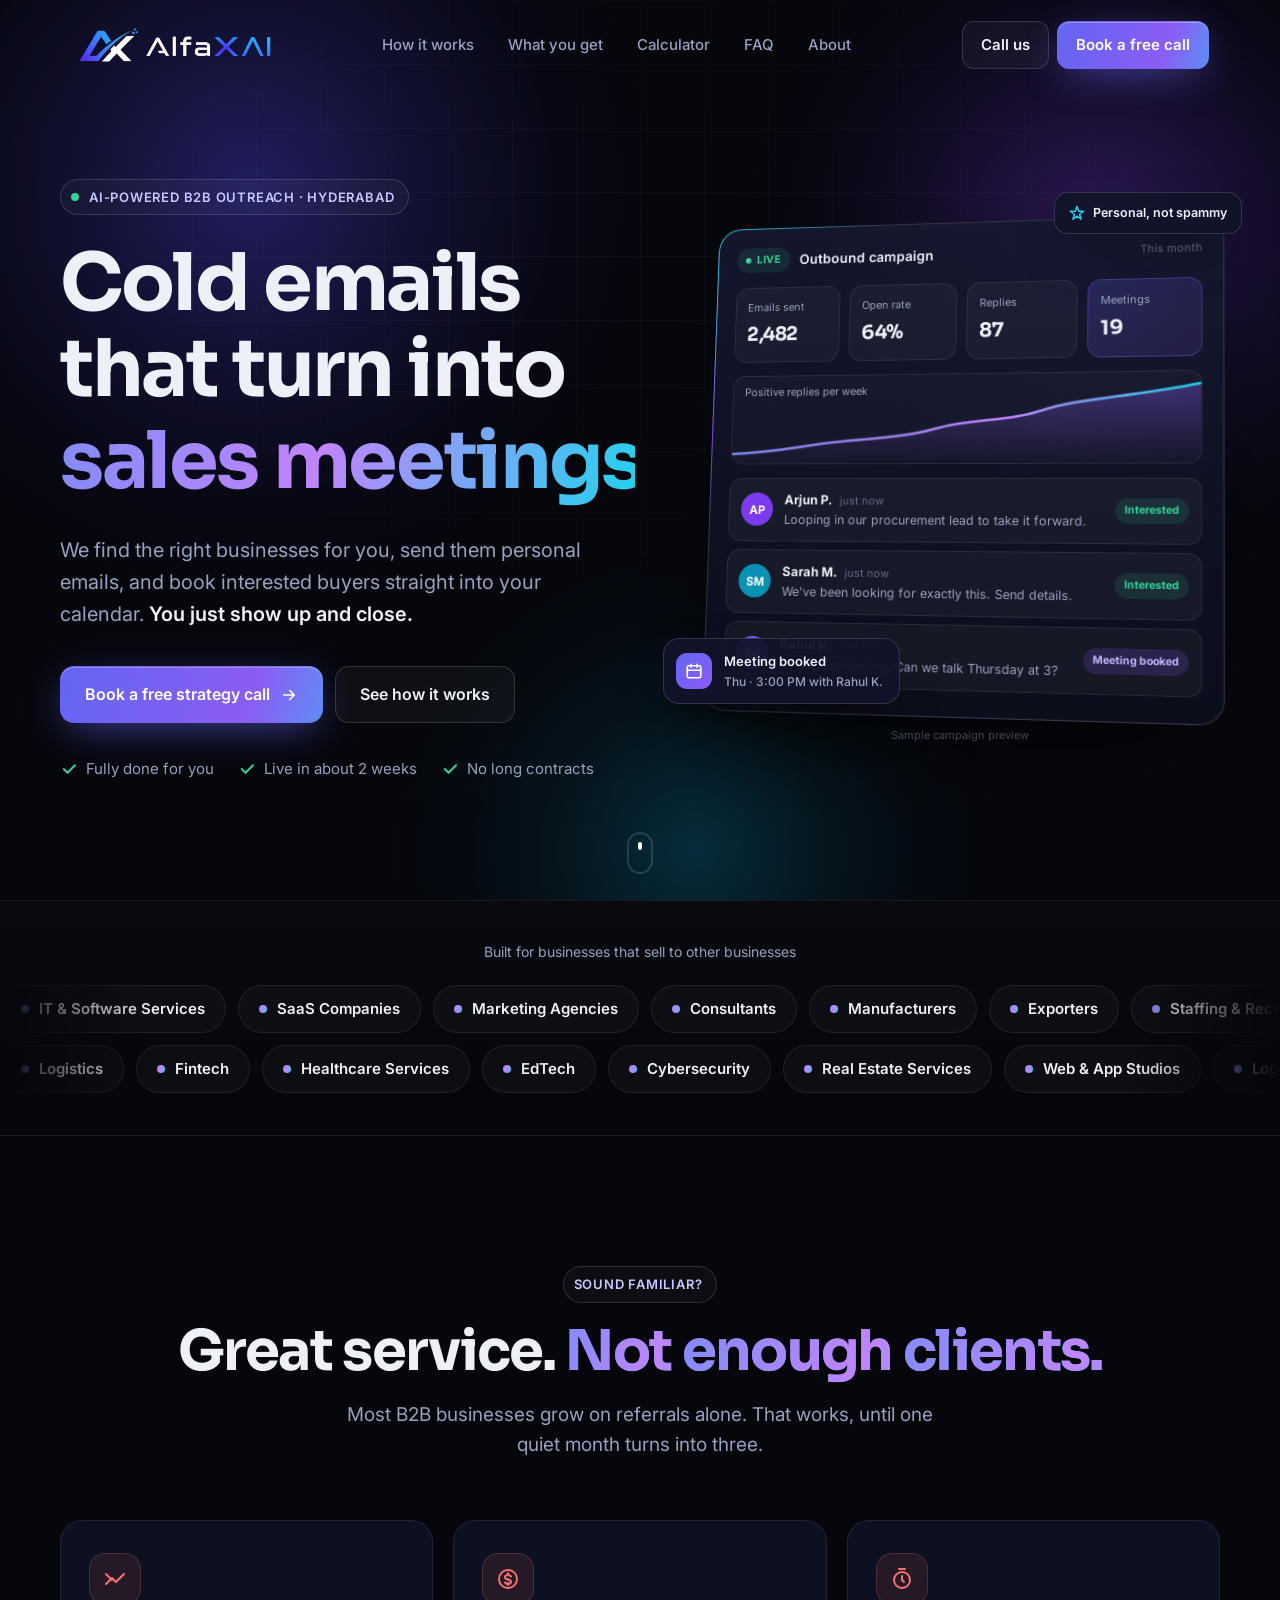
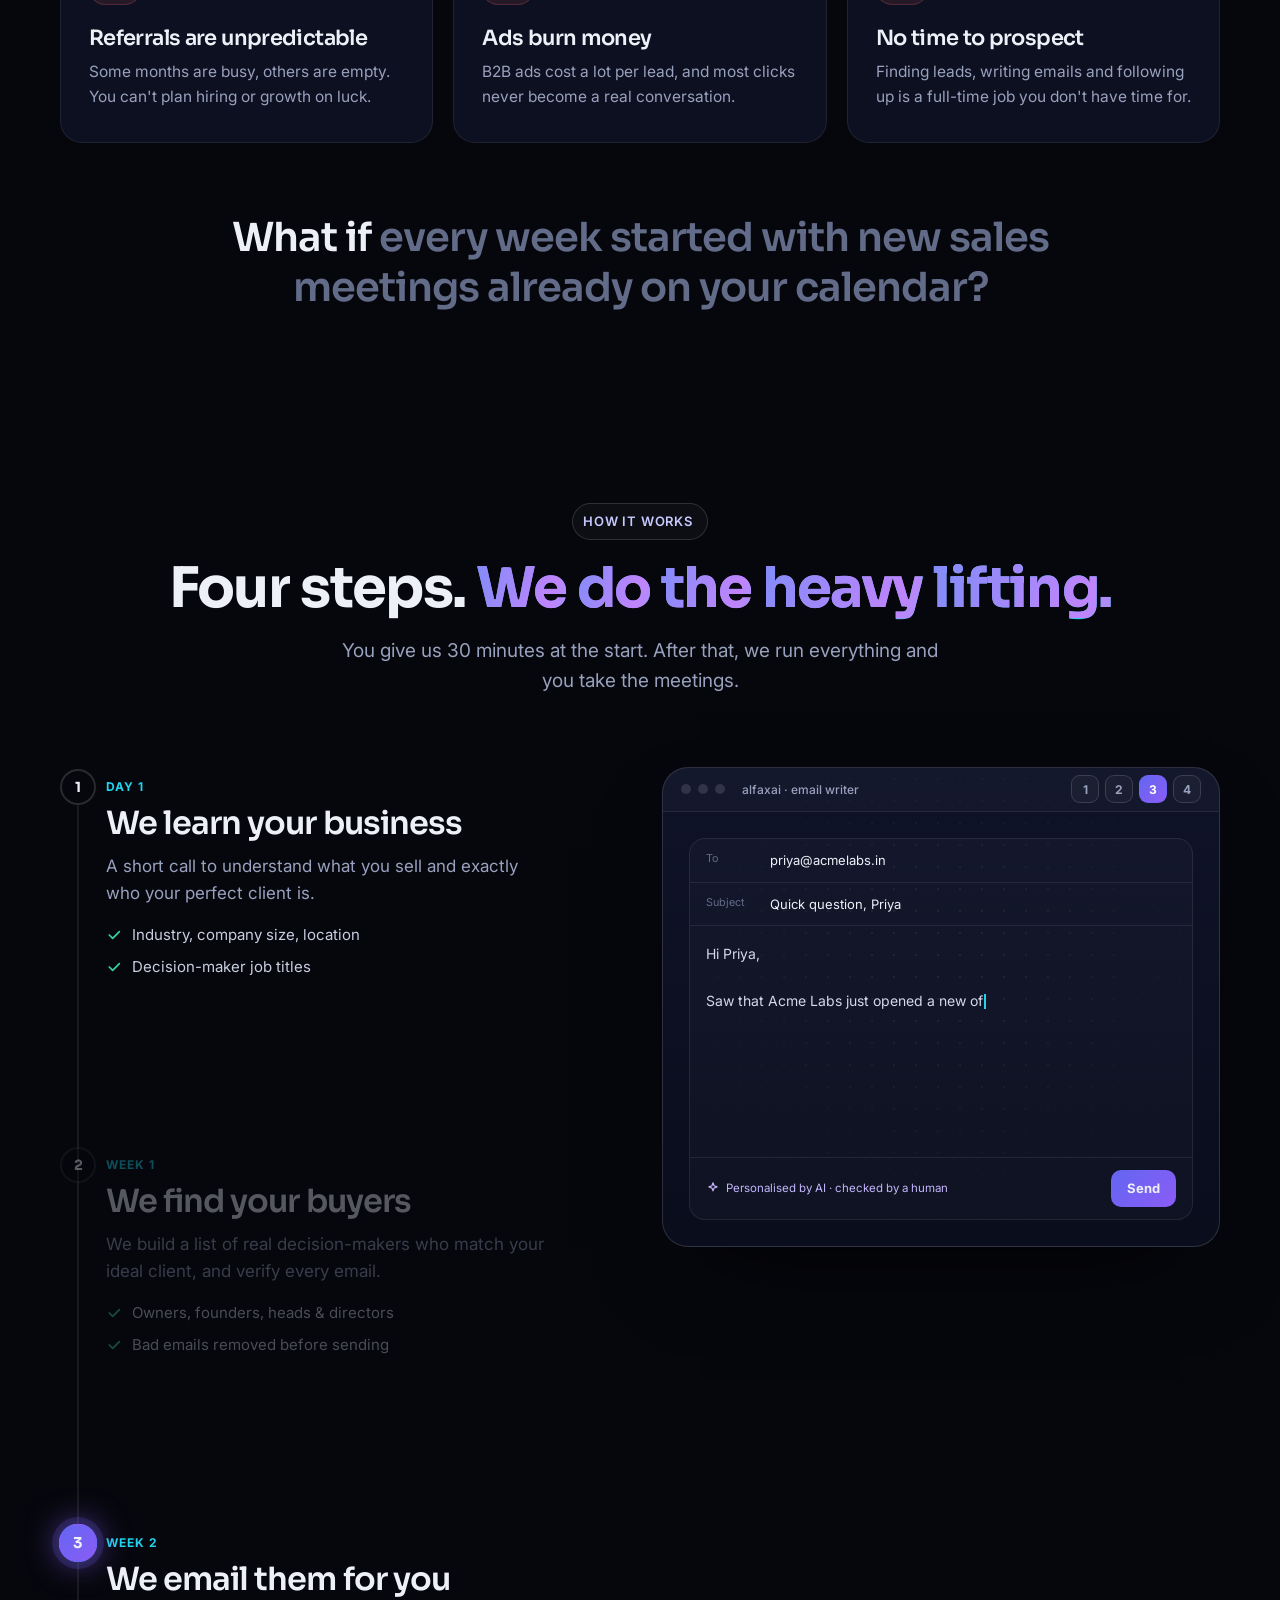
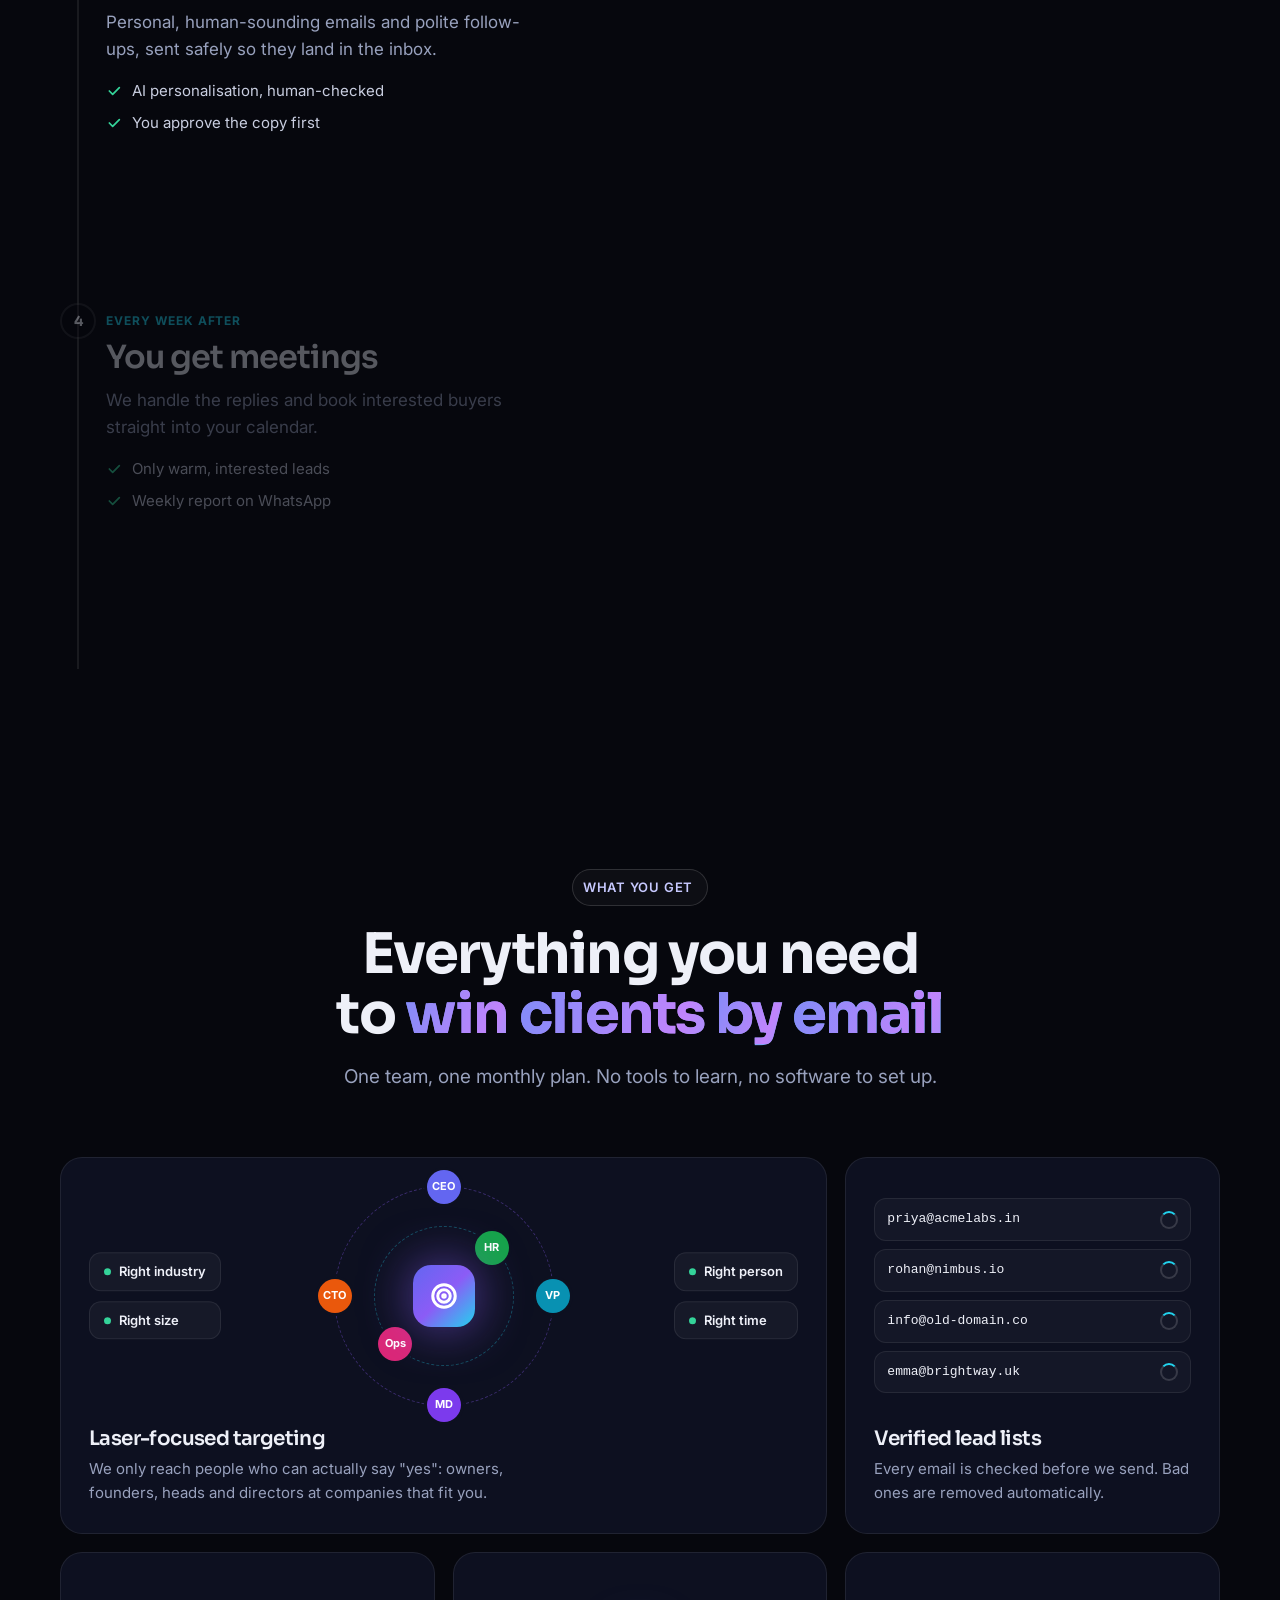
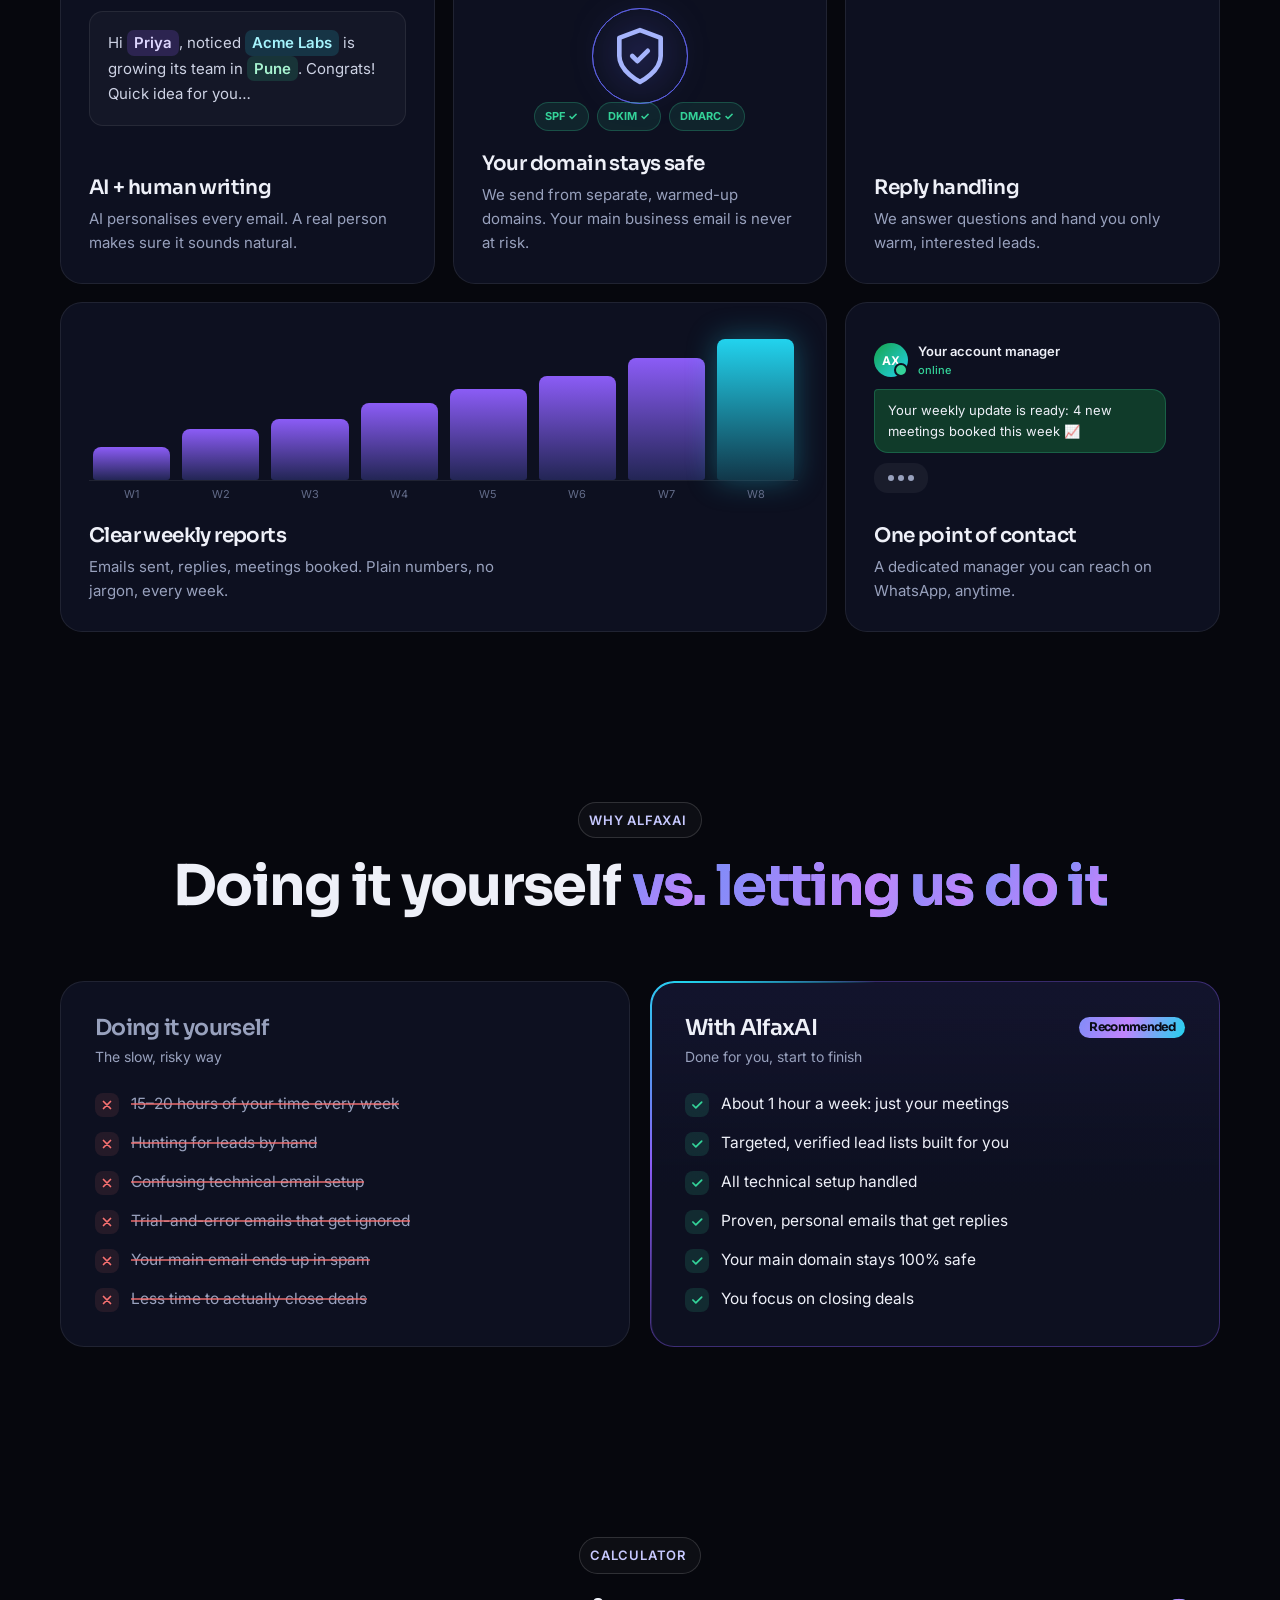
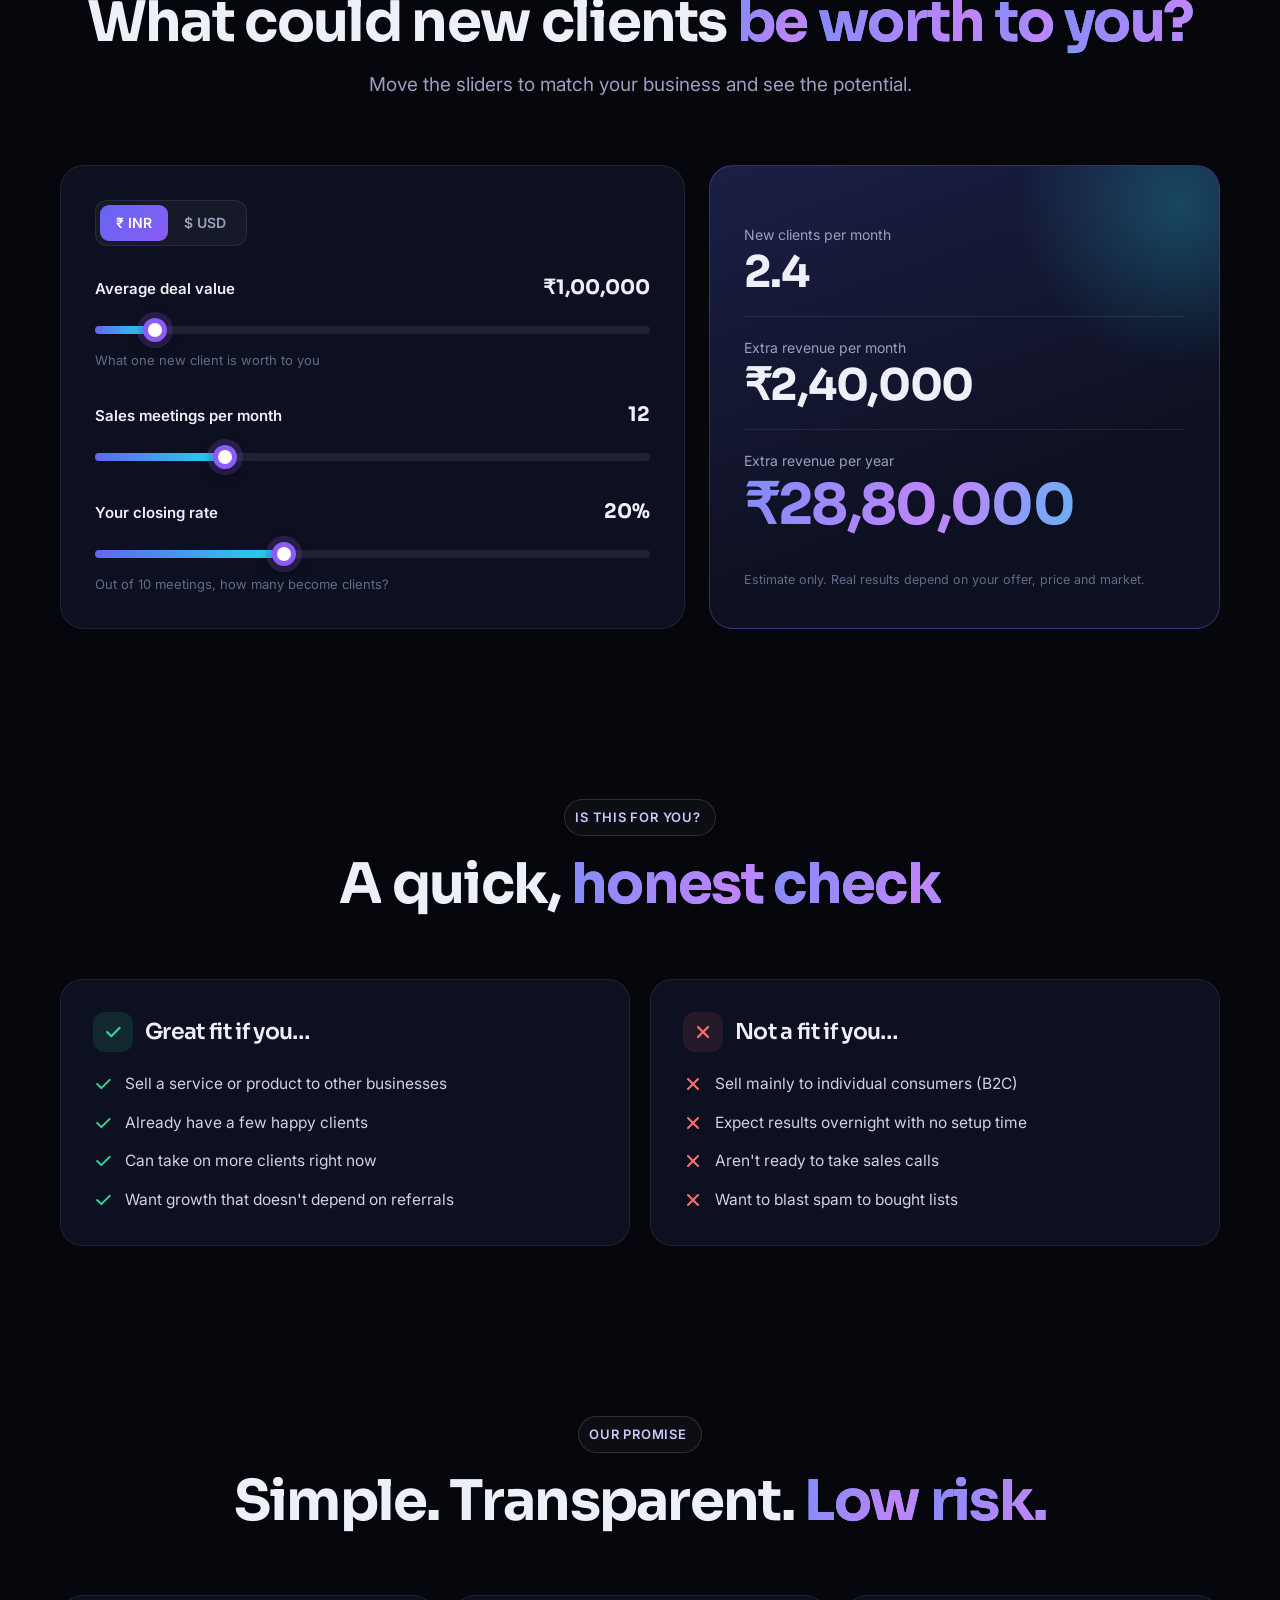
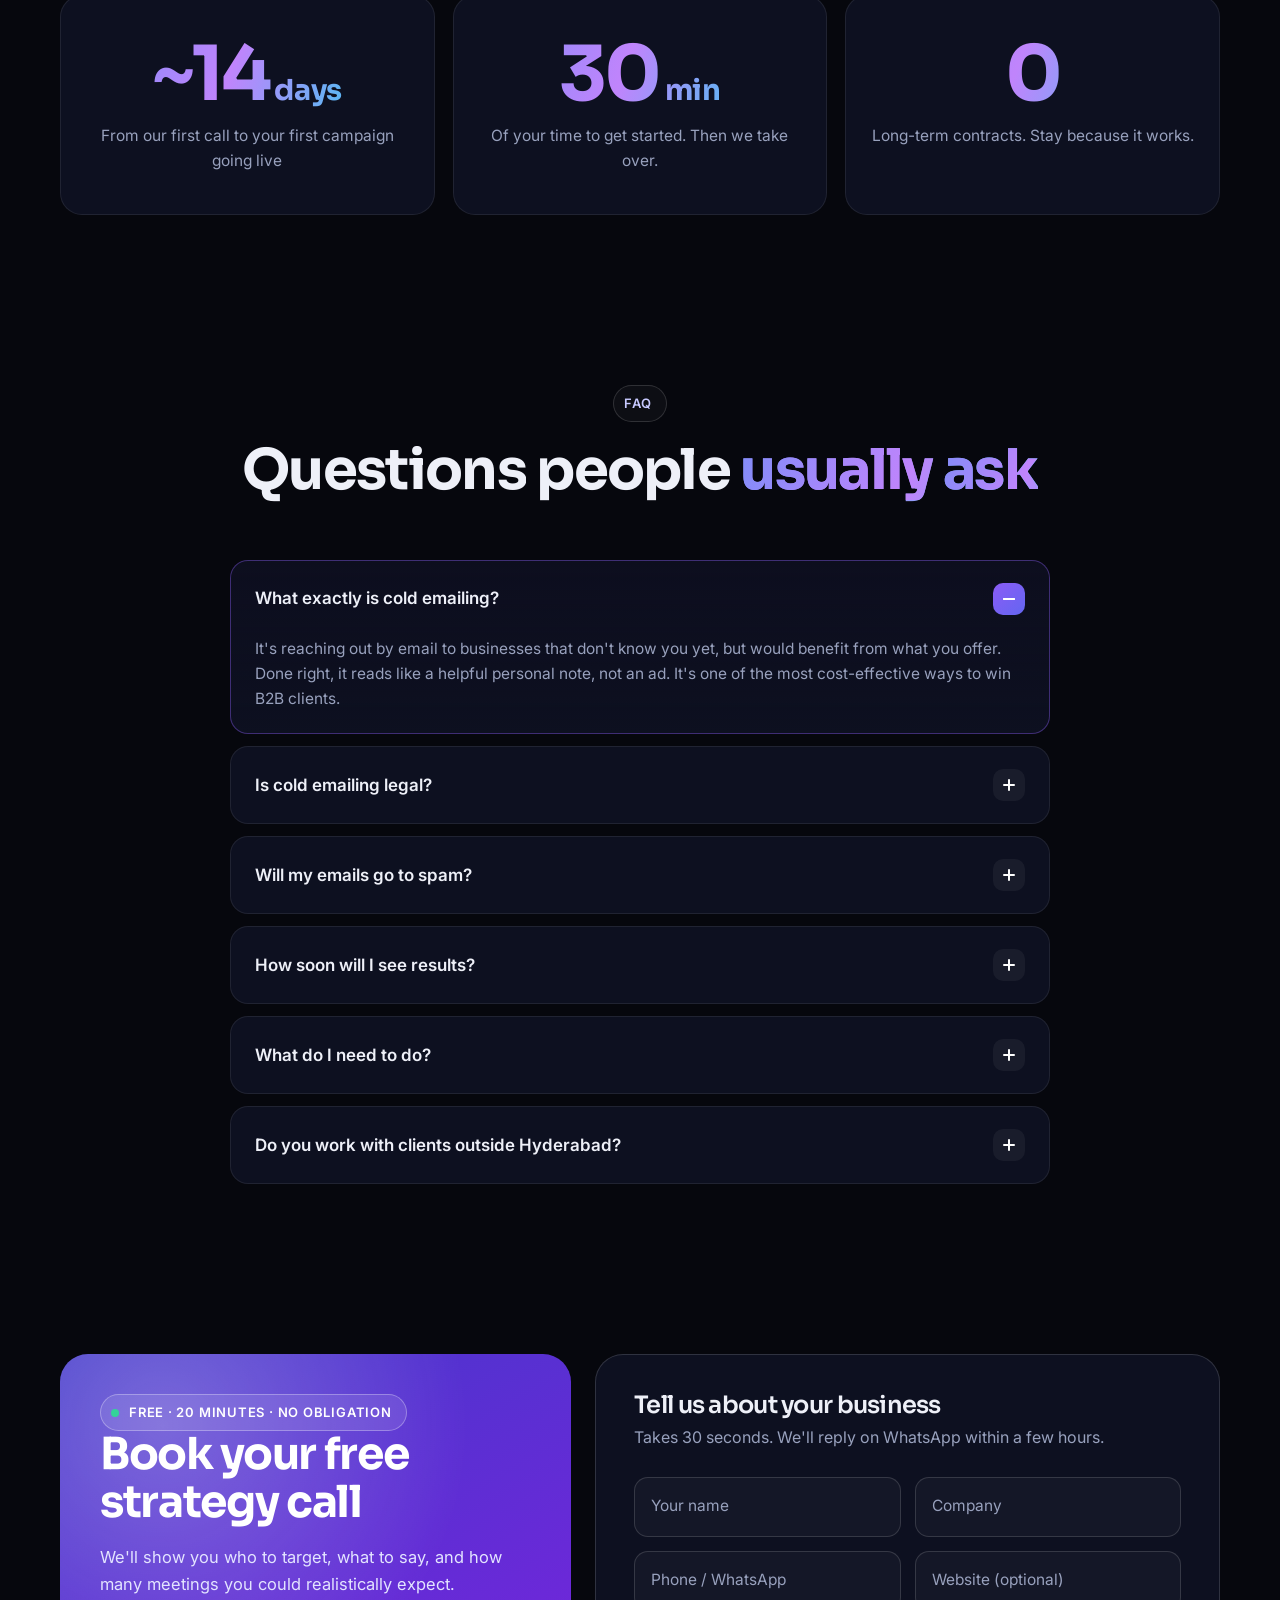
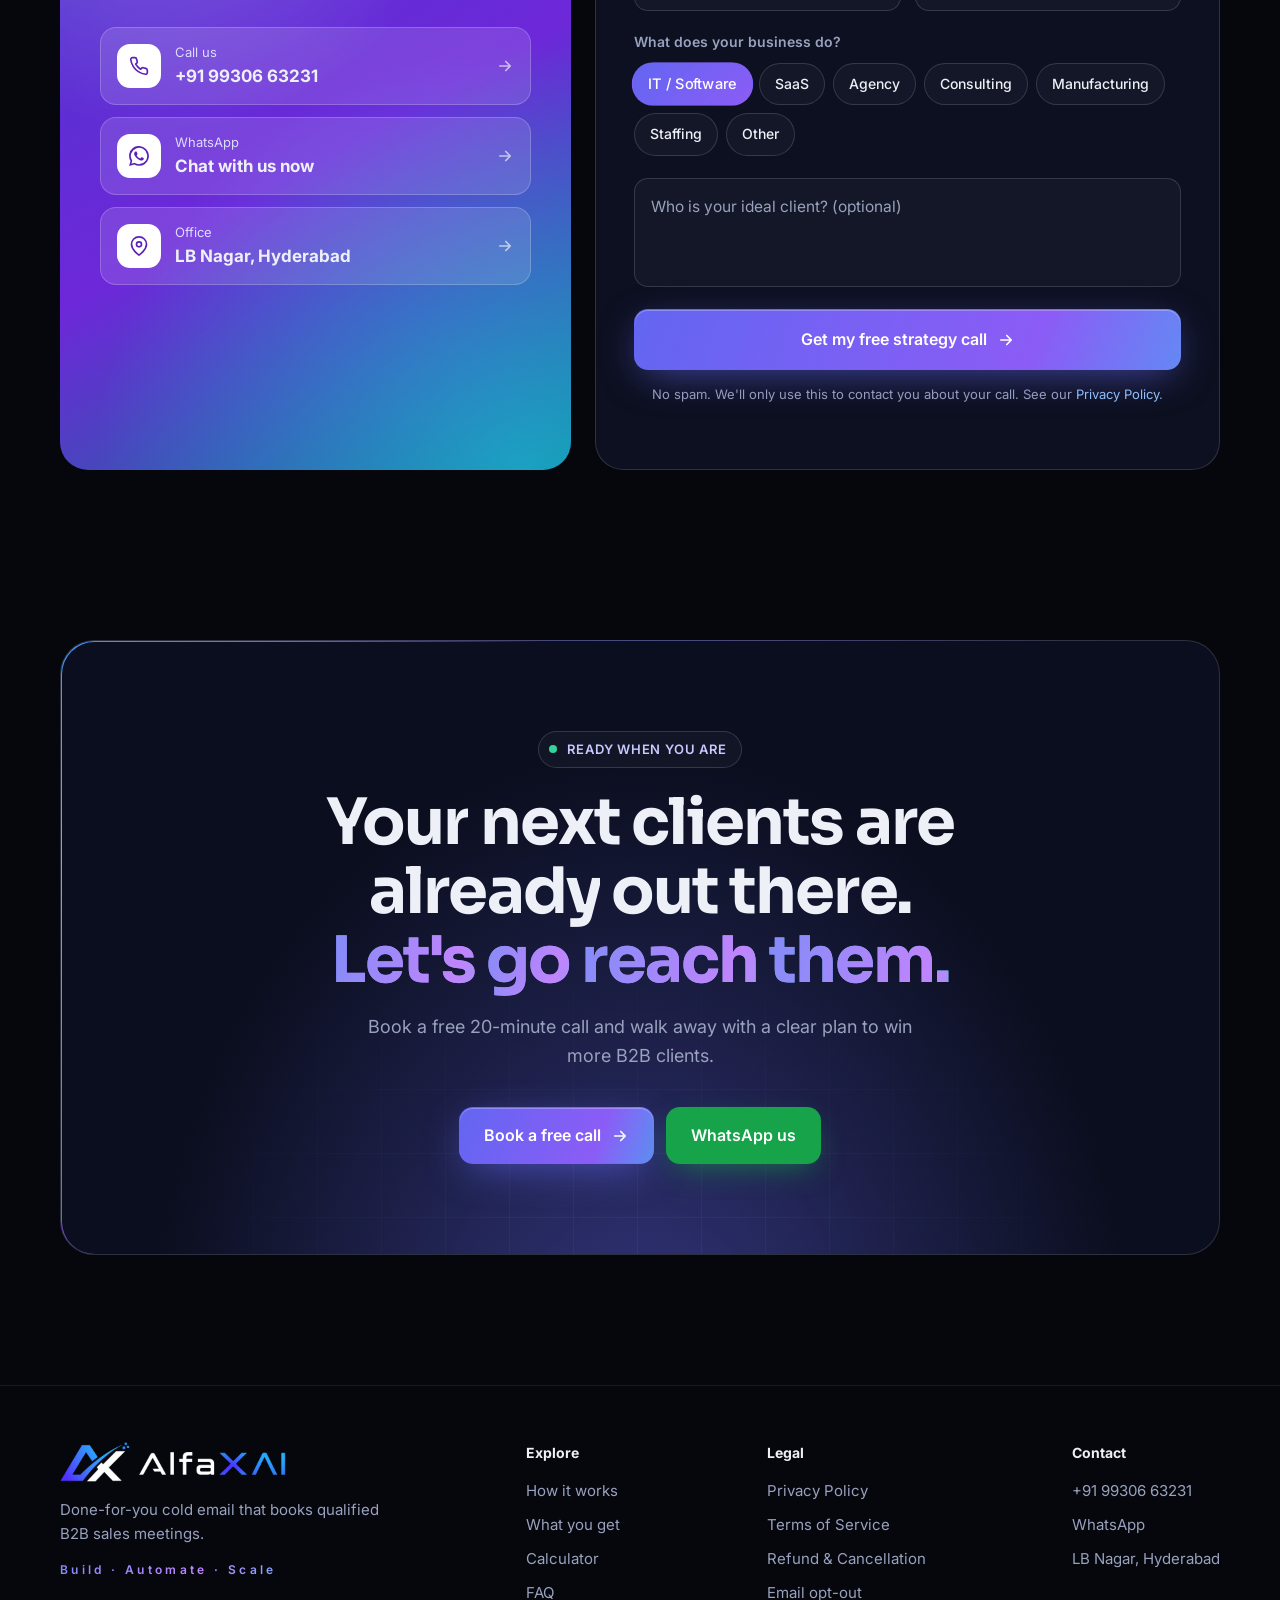
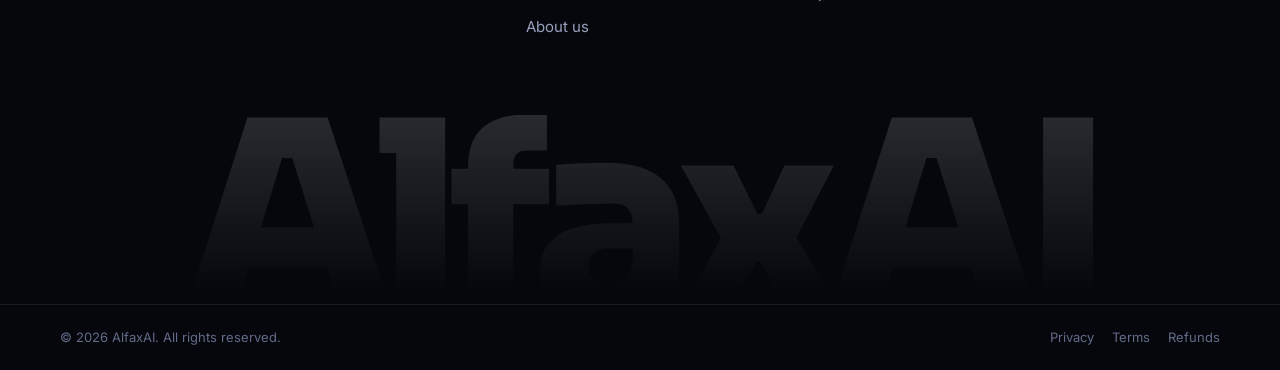
==== commit 1d1e026e: "Add About Us page with directors Sai Kiran Maddirala and Piyus Pradhan Co-Authored-By: Claude Opus 5" ====
--- a/index.html
+++ b/index.html
@@ -619,6 +619,7 @@
         <a href="#features">What you get</a>
         <a href="#roi">Calculator</a>
         <a href="#faq">FAQ</a>
+        <a href="about.html">About</a>
       </nav>
       <div class="nav-cta">
         <a href="tel:+919930663231" class="btn btn-ghost">Call us</a>
@@ -633,6 +634,7 @@
   <a href="#features">What you get</a>
   <a href="#roi">Calculator</a>
   <a href="#faq">FAQ</a>
+  <a href="about.html">About us</a>
   <a href="#contact" class="btn btn-primary">Book a free strategy call</a>
 </div>
 
@@ -1167,7 +1169,7 @@
         <span style="margin-top:6px">Done-for-you cold email that books qualified B2B sales meetings.</span>
         <span class="foot-tag">Build · Automate · Scale</span>
       </div>
-      <div class="foot-col"><b>Explore</b><a href="#how">How it works</a><a href="#features">What you get</a><a href="#roi">Calculator</a><a href="#faq">FAQ</a></div>
+      <div class="foot-col"><b>Explore</b><a href="#how">How it works</a><a href="#features">What you get</a><a href="#roi">Calculator</a><a href="#faq">FAQ</a><a href="about.html">About us</a></div>
       <div class="foot-col"><b>Legal</b><a href="privacy-policy.html">Privacy Policy</a><a href="terms.html">Terms of Service</a><a href="refund-policy.html">Refund &amp; Cancellation</a><a href="privacy-policy.html#opt-out">Email opt-out</a></div>
       <div class="foot-col"><b>Contact</b><a href="tel:+919930663231">+91 99306 63231</a><a href="https://wa.me/919930663231" target="_blank" rel="noopener">WhatsApp</a><span>LB Nagar, Hyderabad</span></div>
     </div>
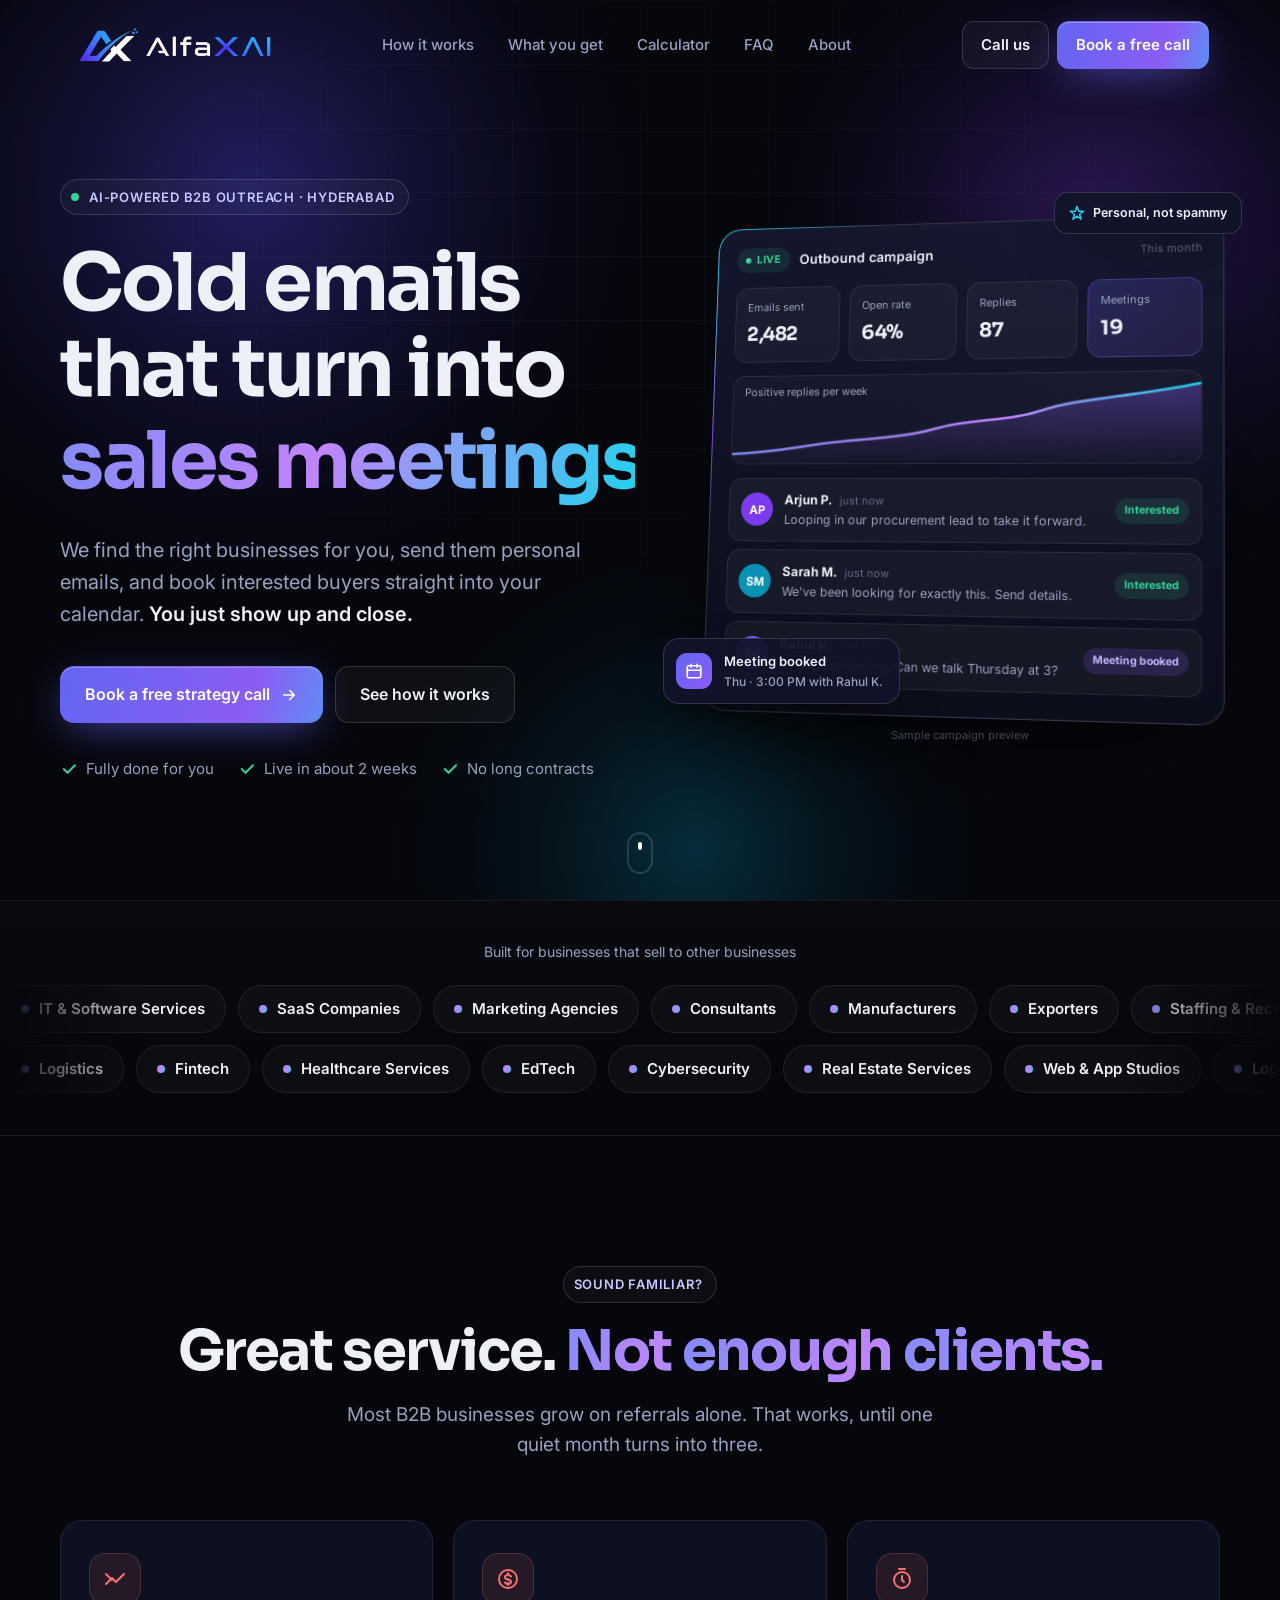
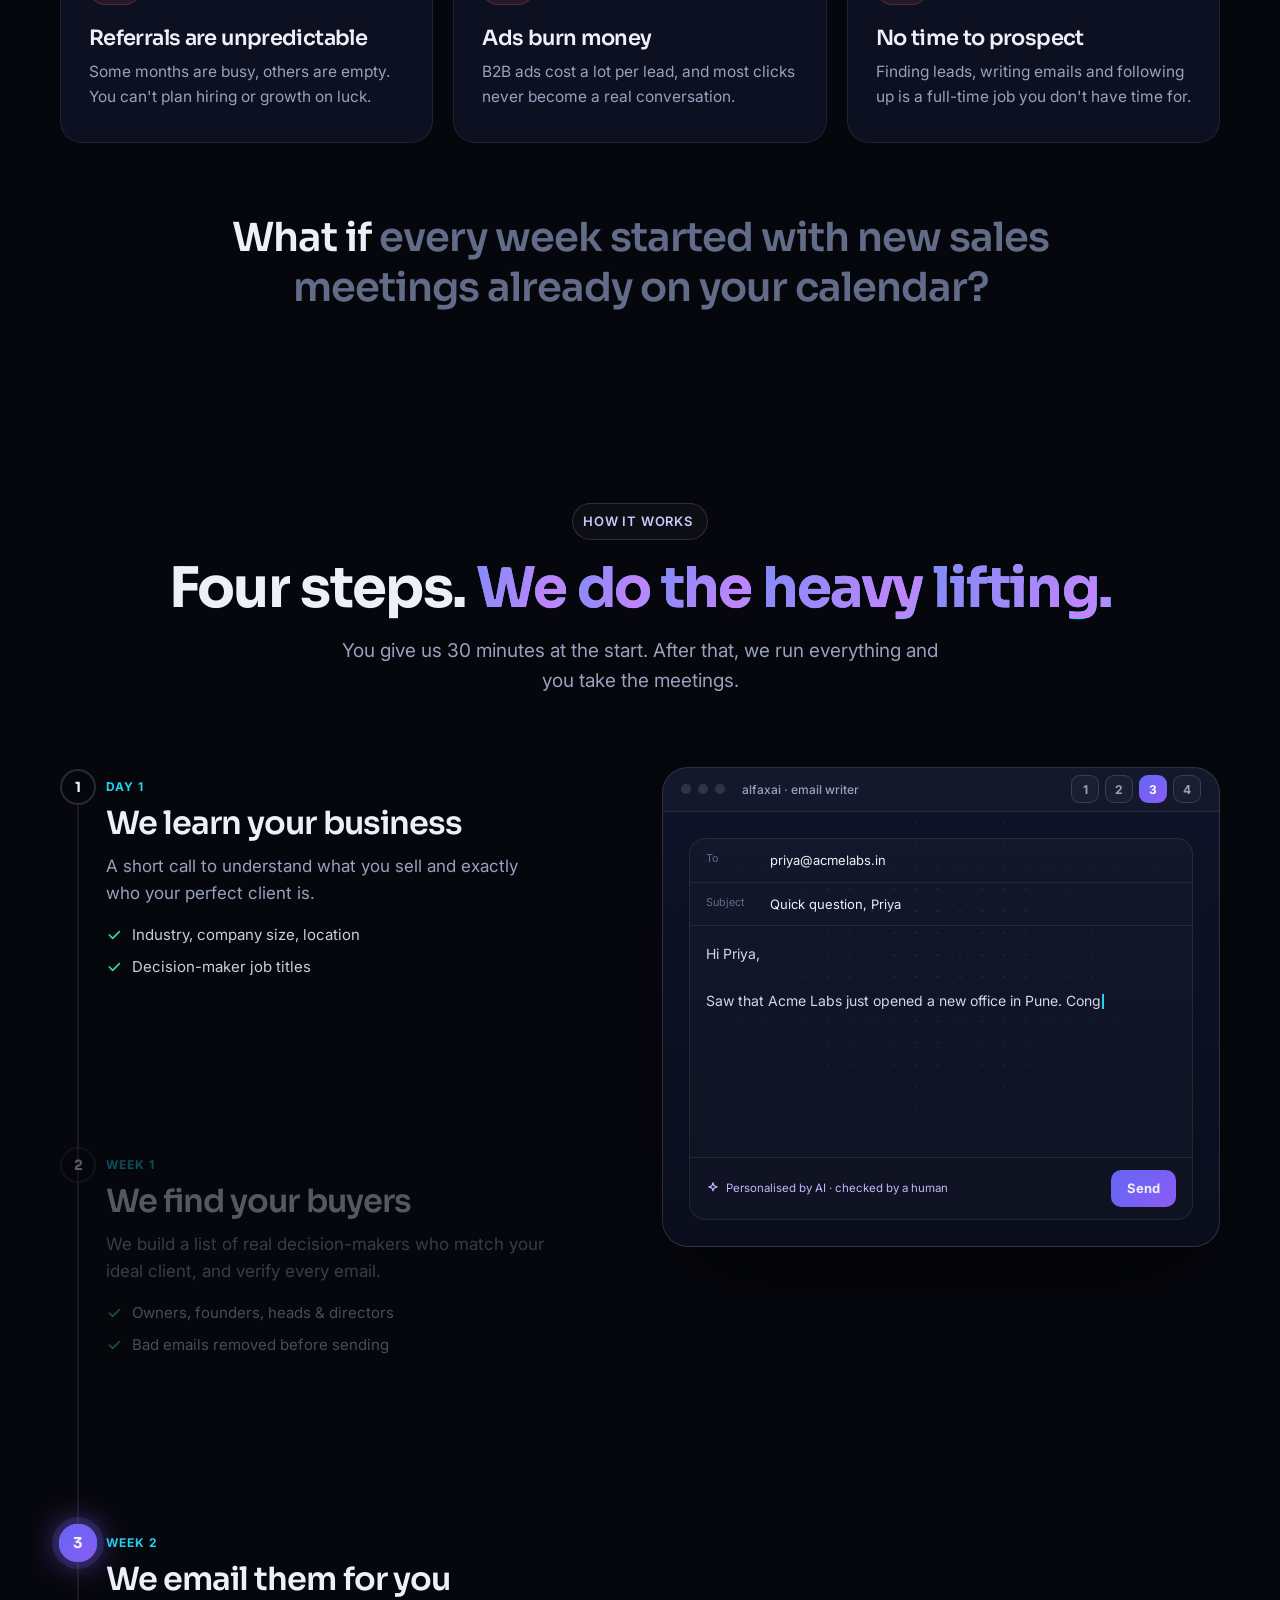
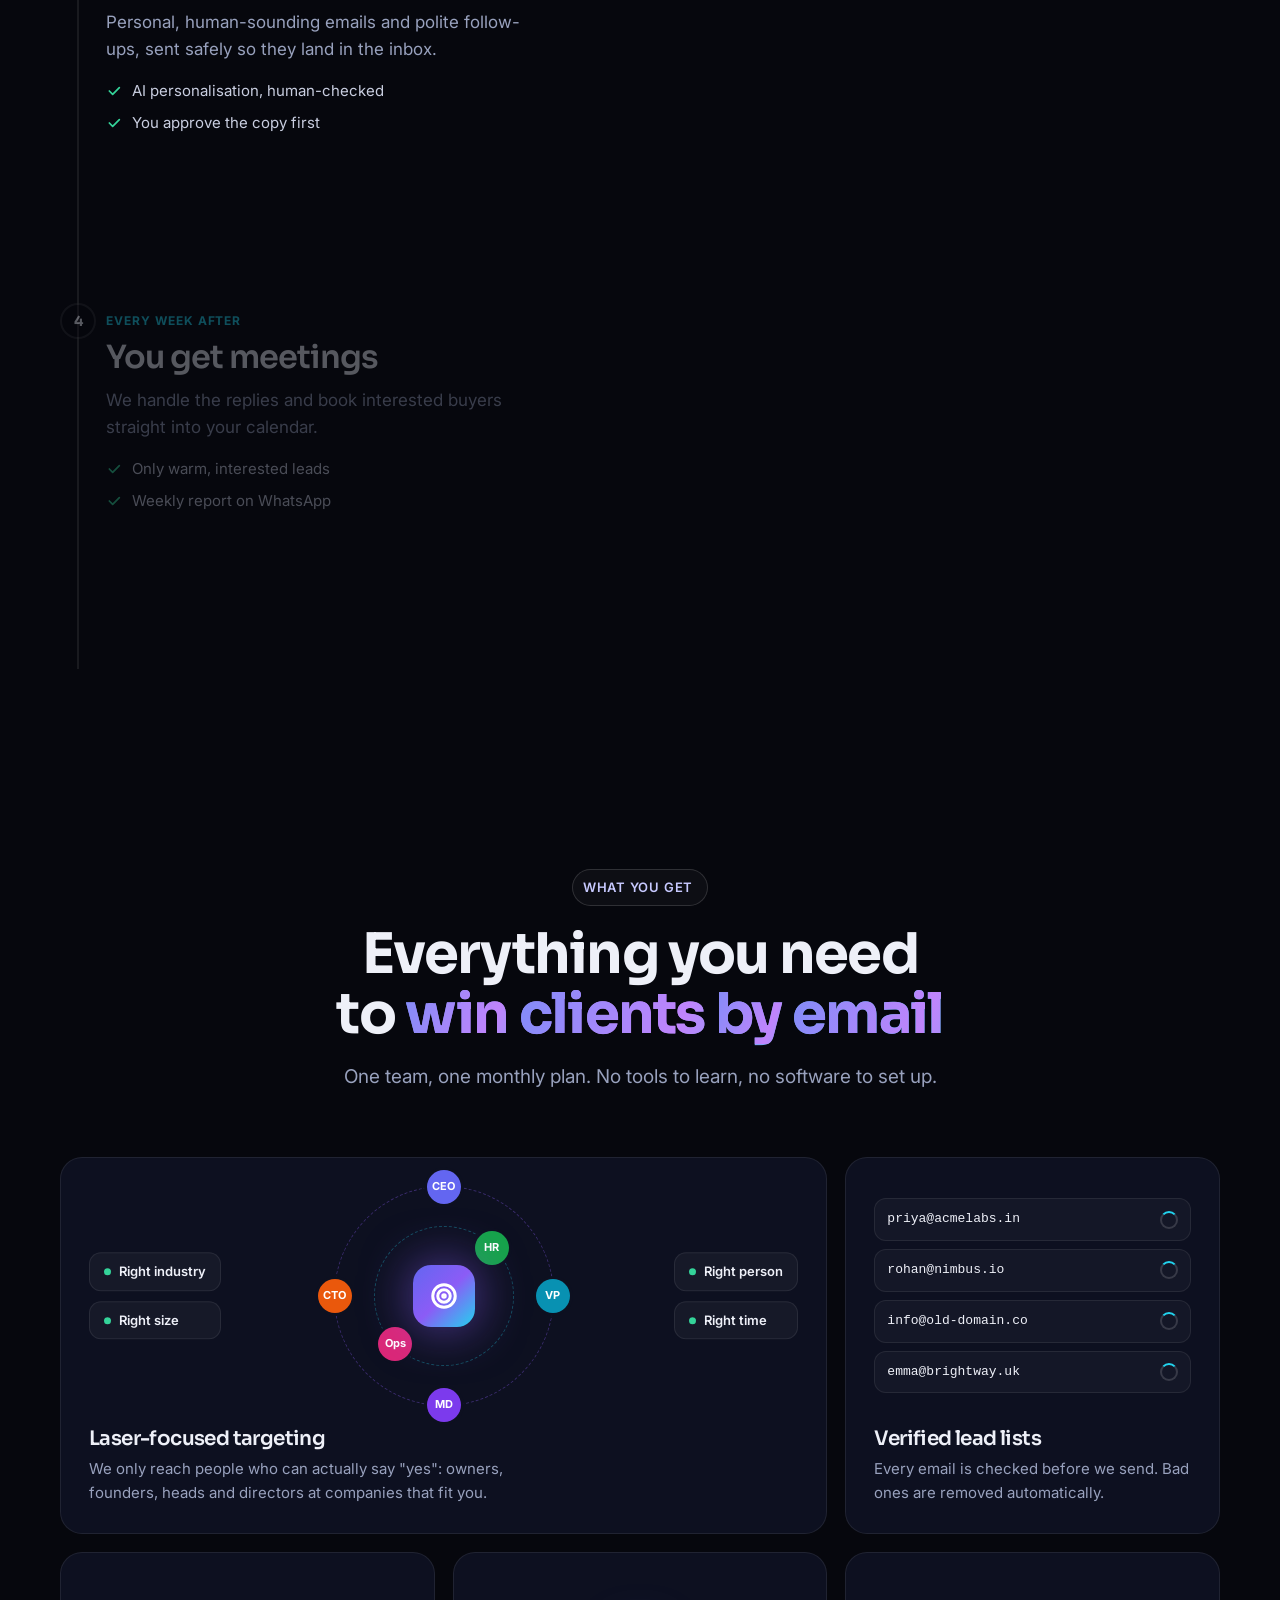
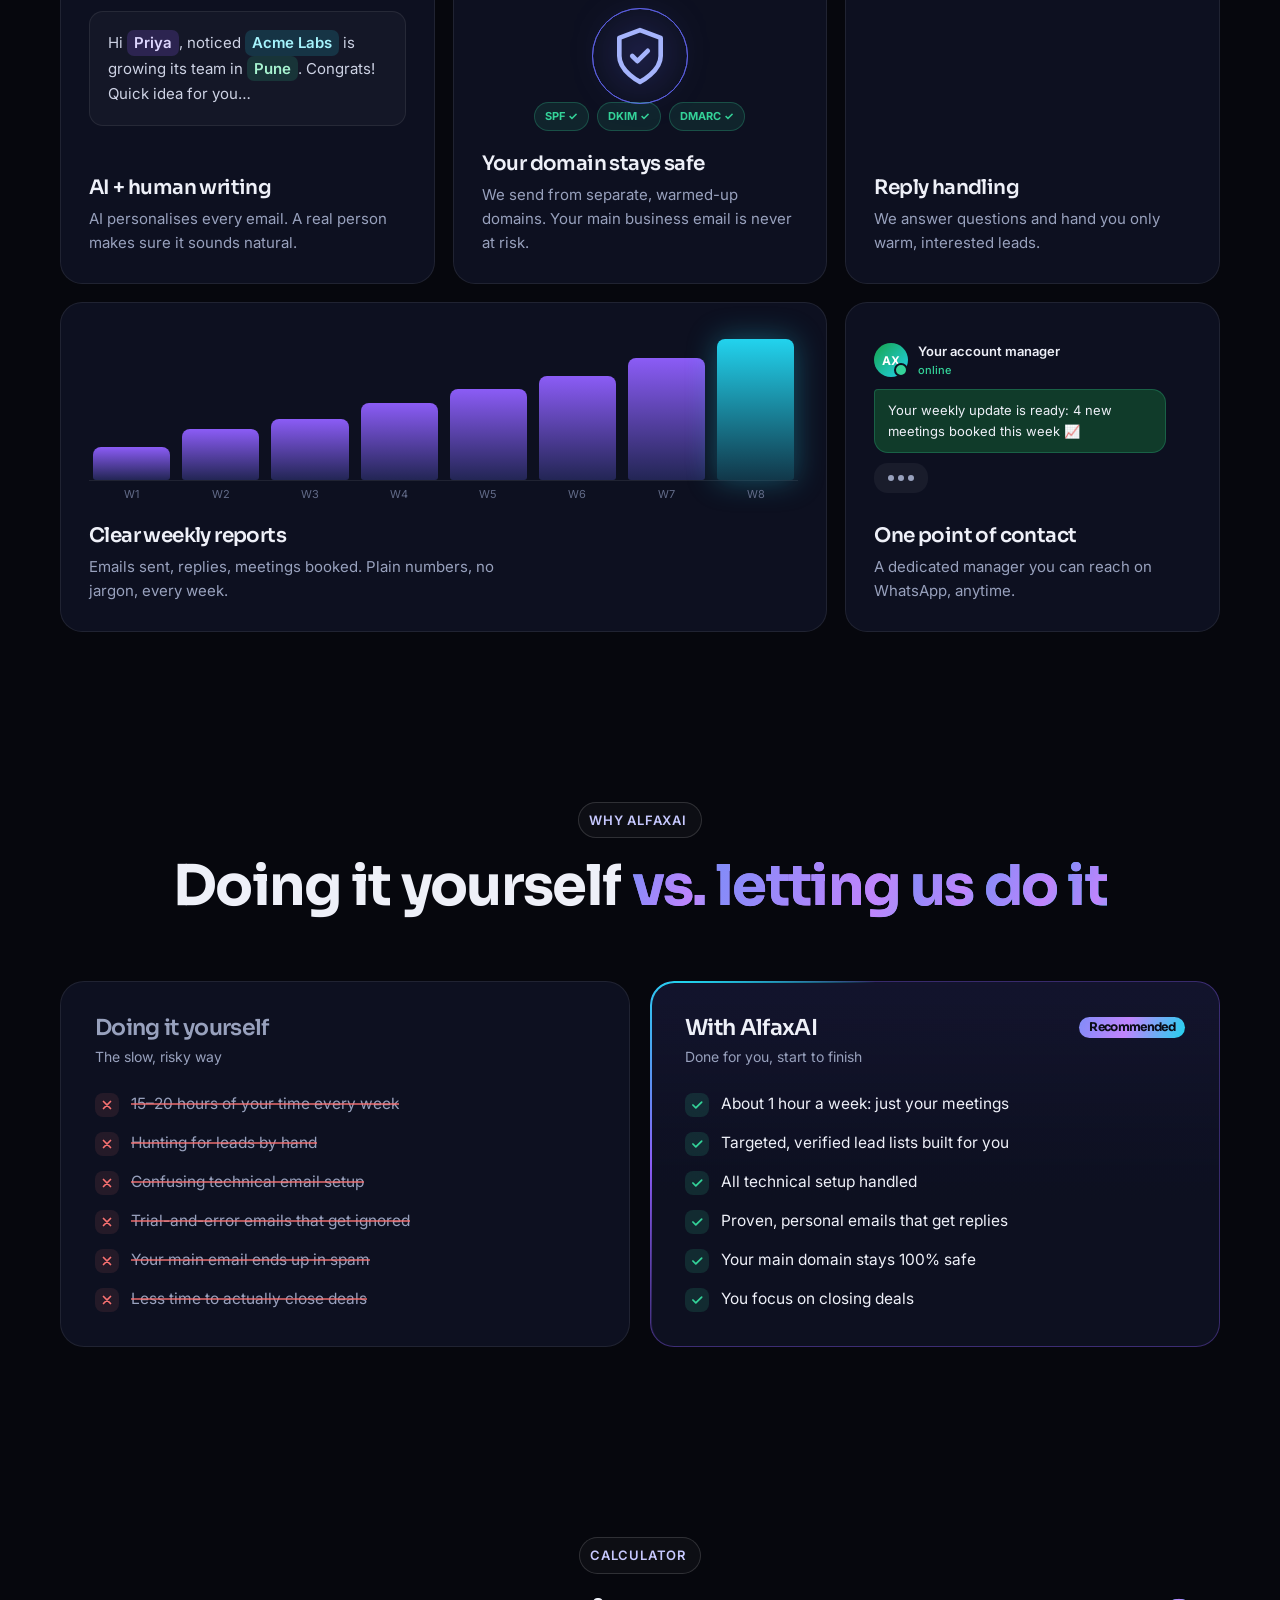
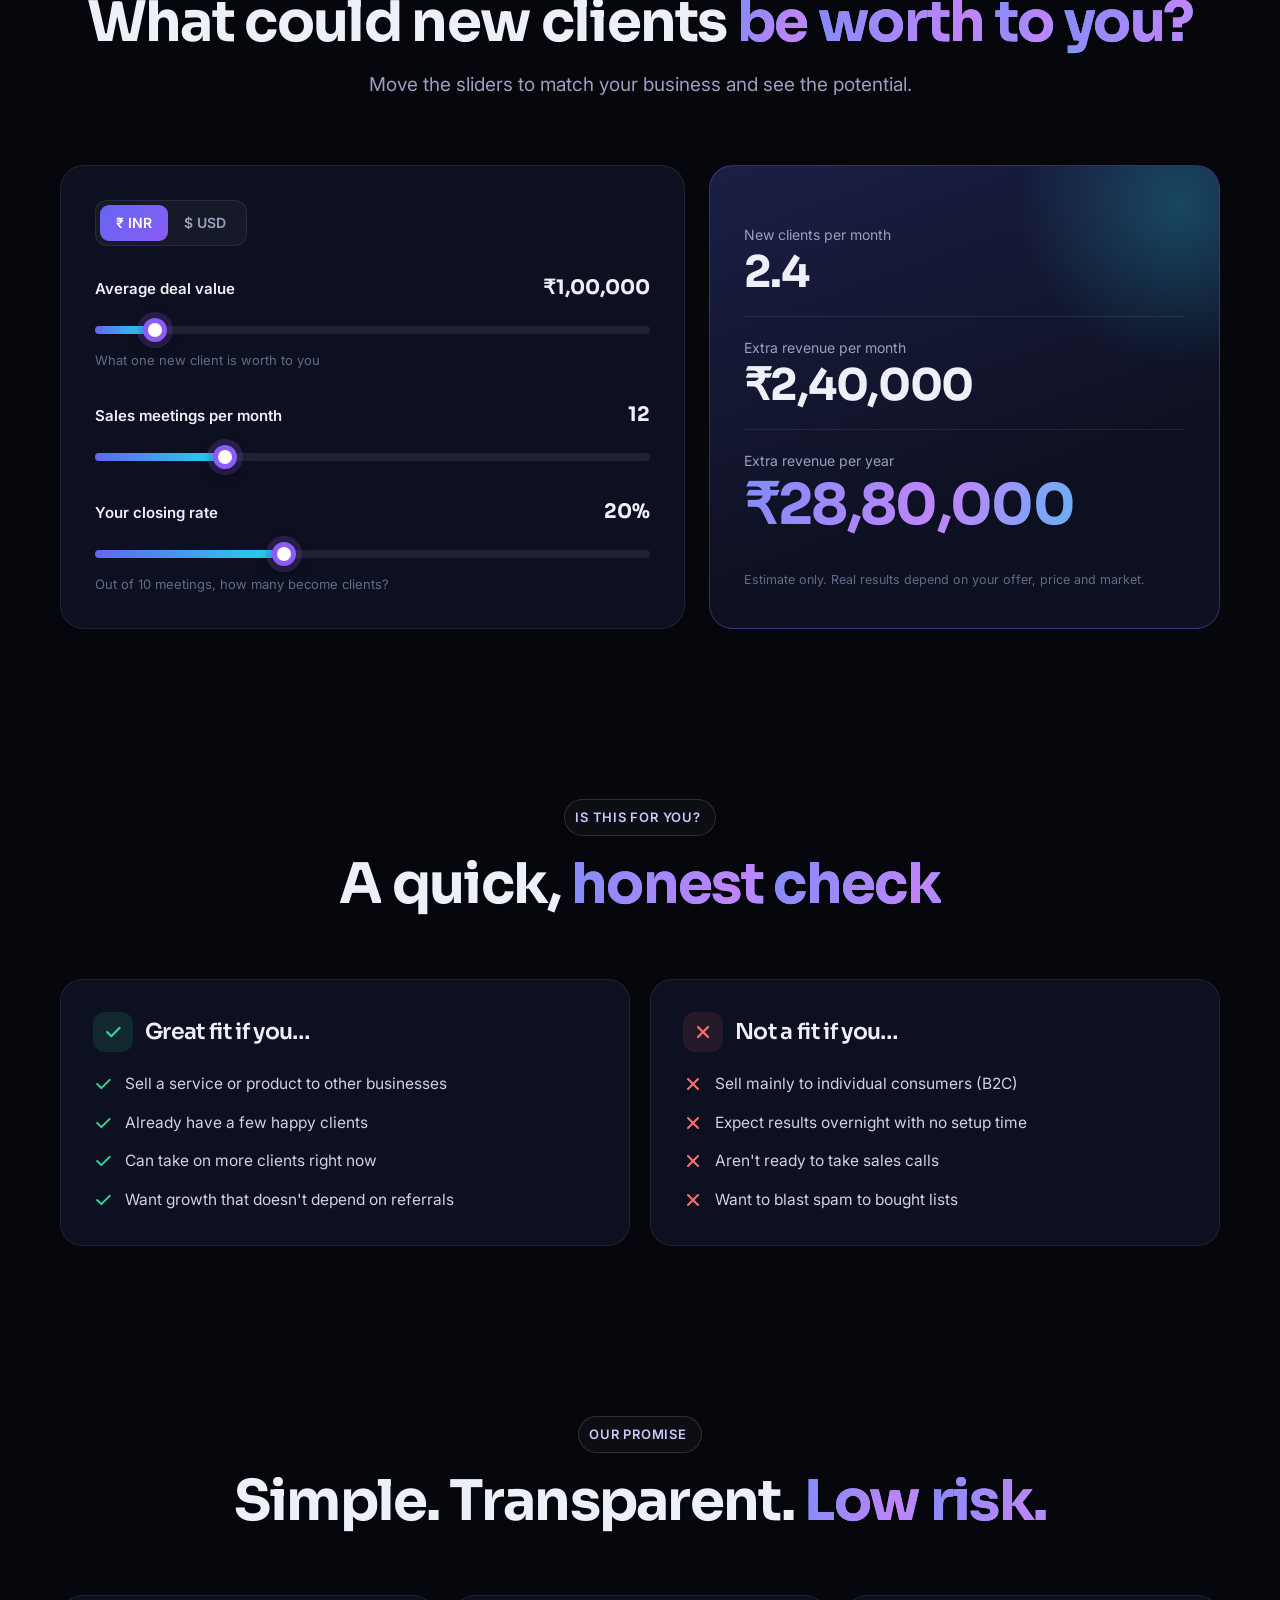
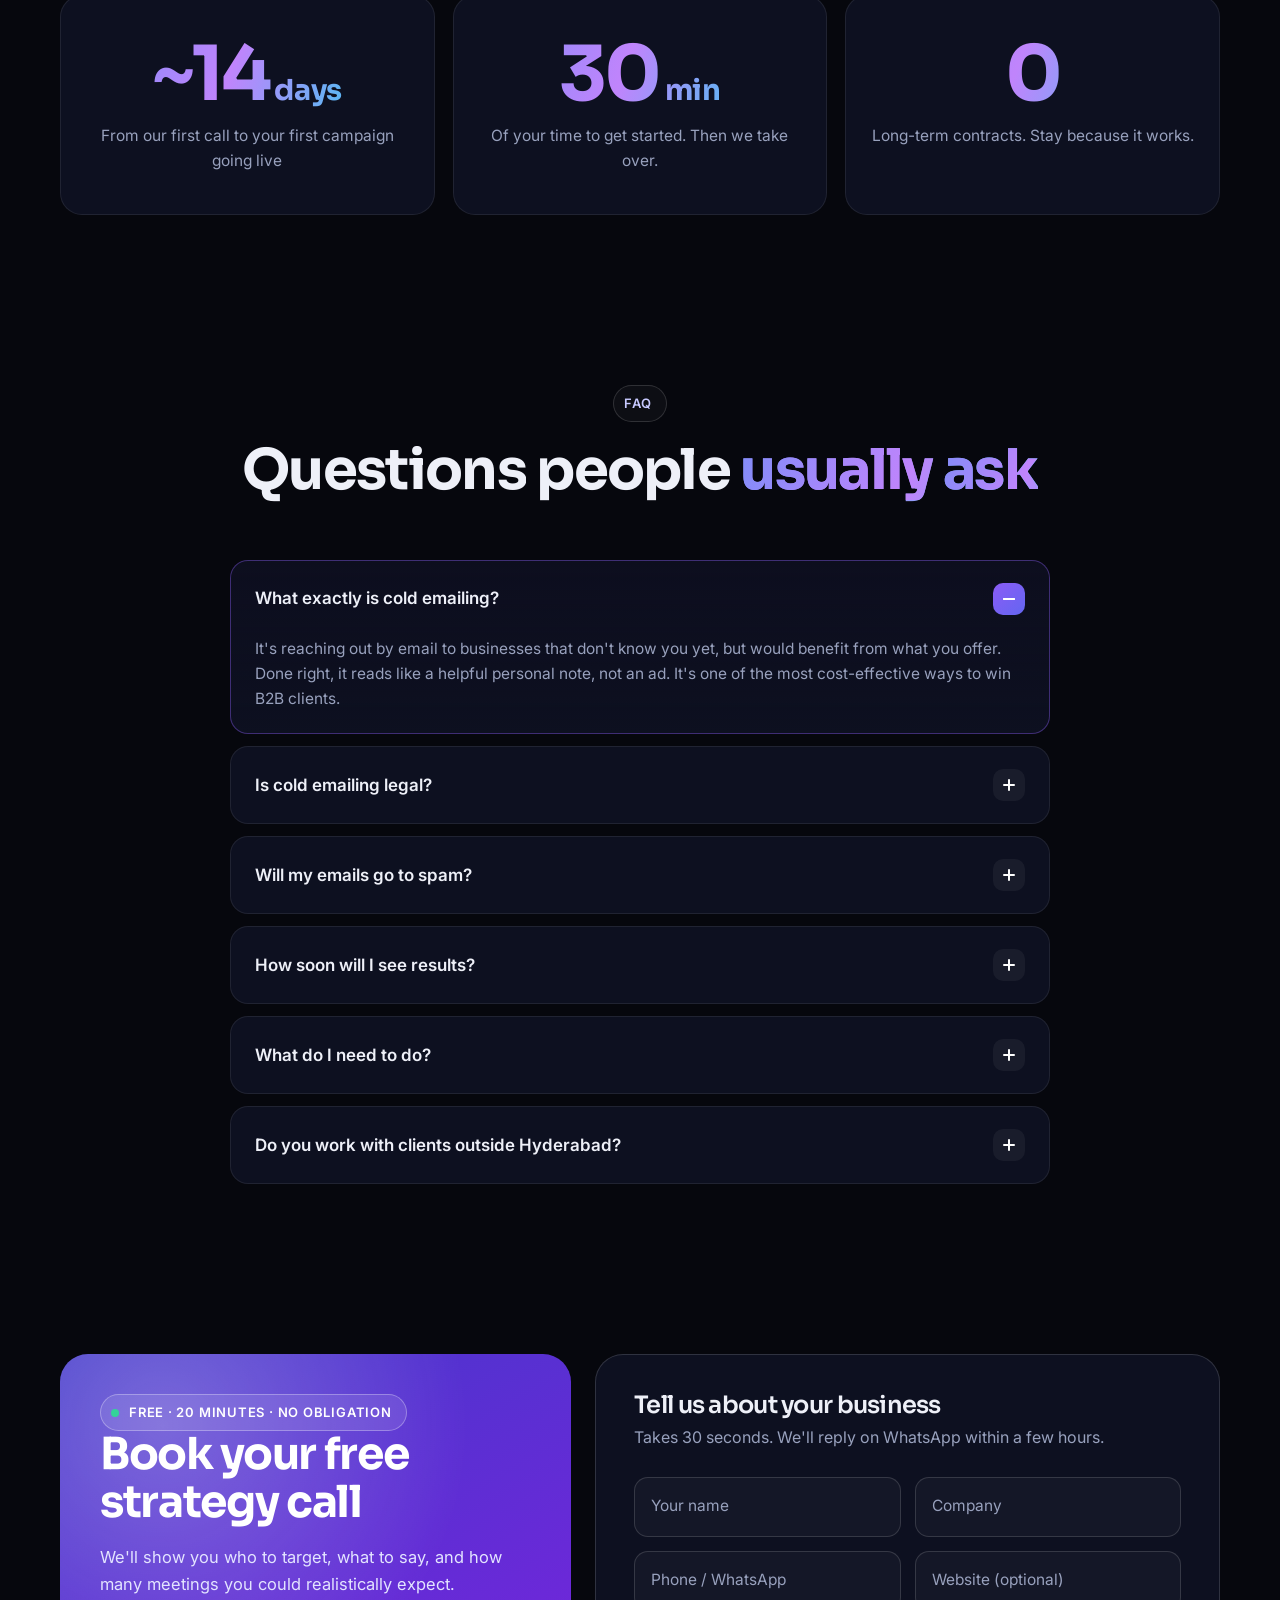
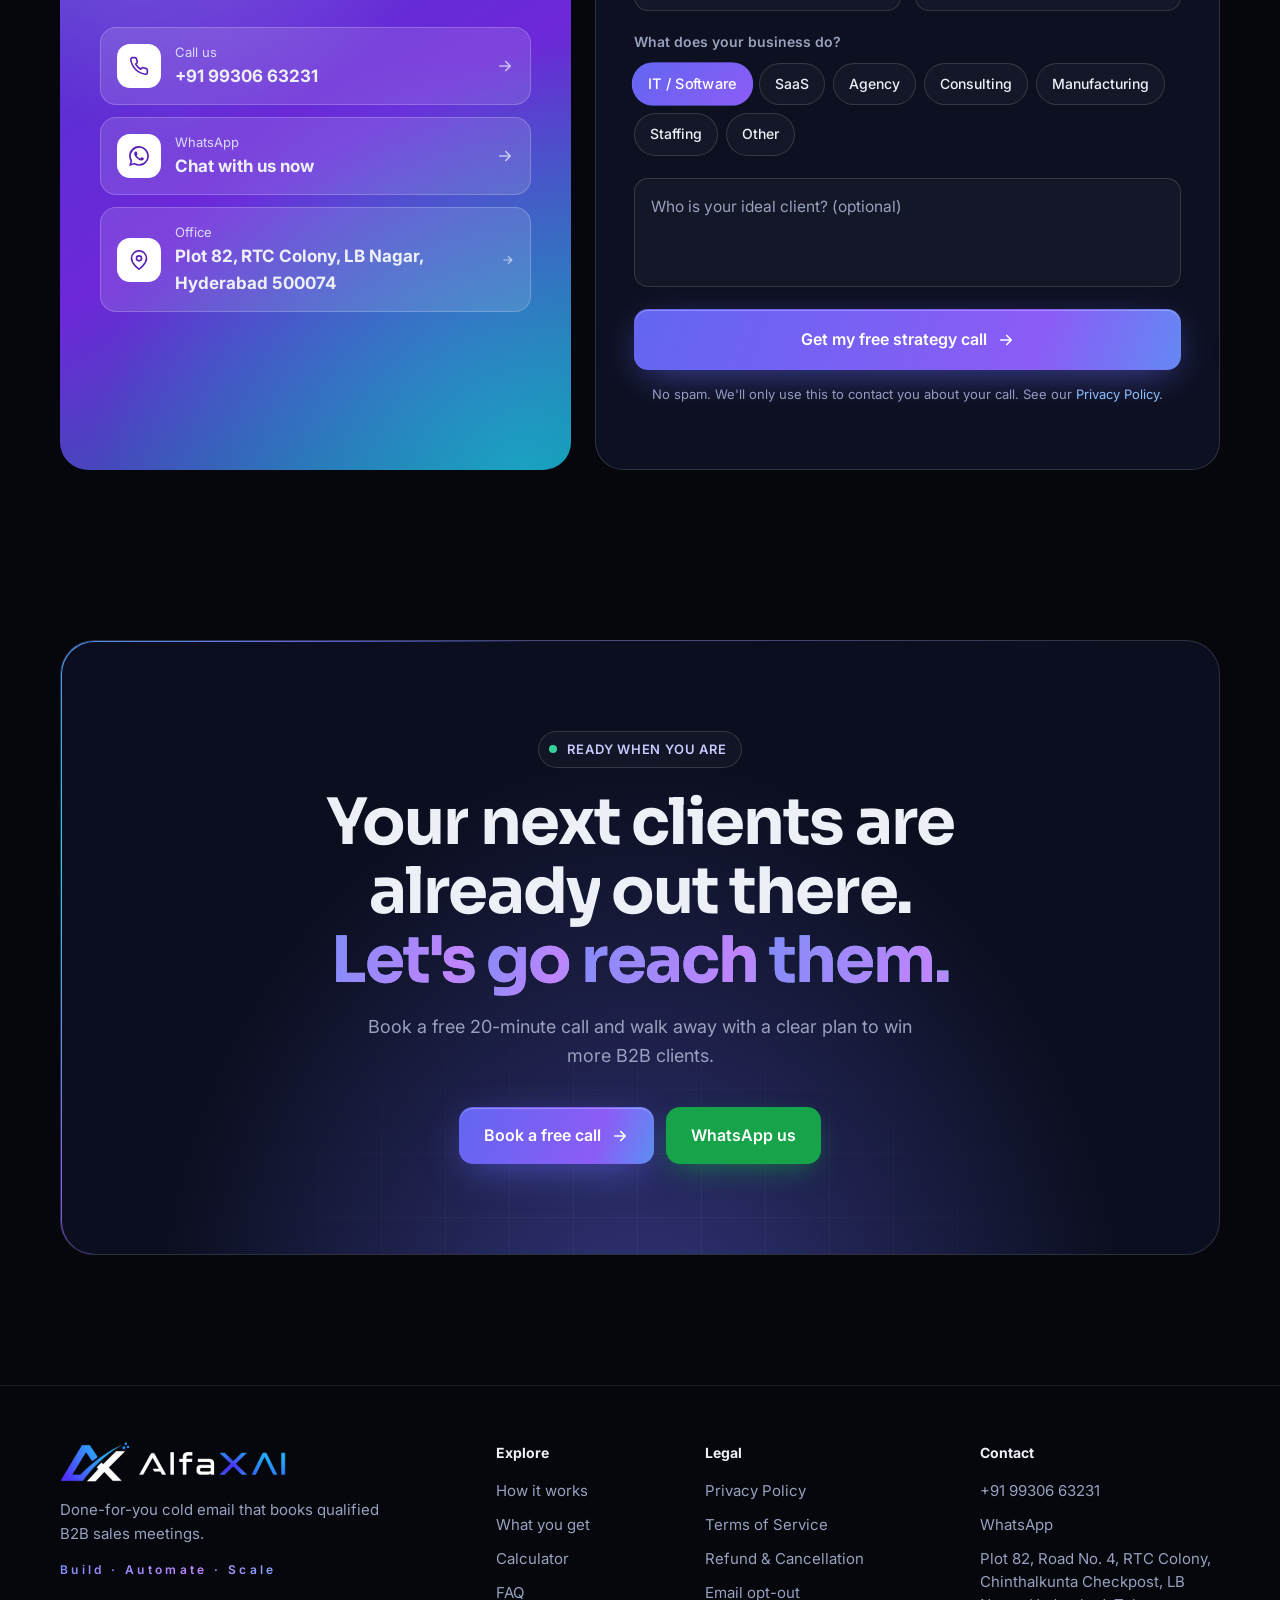
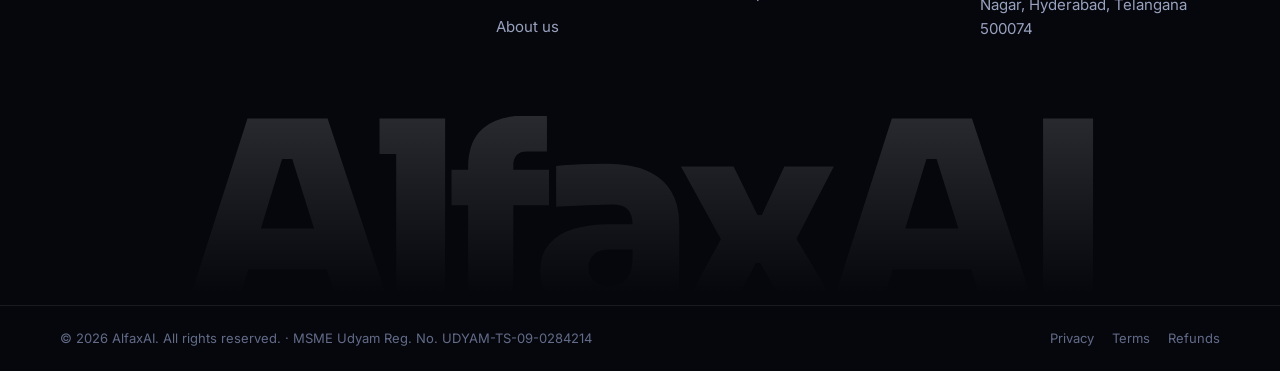
==== commit 6c7c2c88: "Add Udyam registration number and full registered address Co-Authored-By: Claude Opus 5.5 <noreply@a" ====
--- a/index.html
+++ b/index.html
@@ -1102,9 +1102,9 @@
           <div><small>WhatsApp</small><b>Chat with us now</b></div>
           <svg class="go" viewBox="0 0 24 24" fill="none" stroke="currentColor" stroke-width="2.2" stroke-linecap="round" stroke-linejoin="round"><path d="M5 12h14M13 6l6 6-6 6"/></svg>
         </a>
-        <a class="c-item" href="https://www.google.com/maps/search/?api=1&query=LB+Nagar+Hyderabad" target="_blank" rel="noopener">
+        <a class="c-item" href="https://www.google.com/maps/search/?api=1&query=Plot+82+RTC+Colony+Chinthalkunta+Checkpost+LB+Nagar+Hyderabad+500074" target="_blank" rel="noopener">
           <span class="ic"><svg viewBox="0 0 24 24" fill="none" stroke="currentColor" stroke-width="2" stroke-linecap="round" stroke-linejoin="round"><path d="M21 10c0 7-9 13-9 13s-9-6-9-13a9 9 0 0 1 18 0z"/><circle cx="12" cy="10" r="3"/></svg></span>
-          <div><small>Office</small><b>LB Nagar, Hyderabad</b></div>
+          <div><small>Office</small><b>Plot 82, RTC Colony, LB Nagar, Hyderabad 500074</b></div>
           <svg class="go" viewBox="0 0 24 24" fill="none" stroke="currentColor" stroke-width="2.2" stroke-linecap="round" stroke-linejoin="round"><path d="M5 12h14M13 6l6 6-6 6"/></svg>
         </a>
       </div>
@@ -1171,12 +1171,12 @@
       </div>
       <div class="foot-col"><b>Explore</b><a href="#how">How it works</a><a href="#features">What you get</a><a href="#roi">Calculator</a><a href="#faq">FAQ</a><a href="about.html">About us</a></div>
       <div class="foot-col"><b>Legal</b><a href="privacy-policy.html">Privacy Policy</a><a href="terms.html">Terms of Service</a><a href="refund-policy.html">Refund &amp; Cancellation</a><a href="privacy-policy.html#opt-out">Email opt-out</a></div>
-      <div class="foot-col"><b>Contact</b><a href="tel:+919930663231">+91 99306 63231</a><a href="https://wa.me/919930663231" target="_blank" rel="noopener">WhatsApp</a><span>LB Nagar, Hyderabad</span></div>
+      <div class="foot-col"><b>Contact</b><a href="tel:+919930663231">+91 99306 63231</a><a href="https://wa.me/919930663231" target="_blank" rel="noopener">WhatsApp</a><span style="max-width:240px;line-height:1.55">Plot 82, Road No. 4, RTC Colony, Chinthalkunta Checkpost, LB Nagar, Hyderabad, Telangana 500074</span></div>
     </div>
     <div class="wordmark" aria-hidden="true">AlfaxAI</div>
   </div>
   <div class="copy wrap" style="max-width:none;padding-left:max(20px,calc((100vw - var(--max))/2 + 20px));padding-right:max(20px,calc((100vw - var(--max))/2 + 20px))">
-    <span>© <span id="yr"></span> AlfaxAI. All rights reserved.</span>
+    <span>© <span id="yr"></span> AlfaxAI. All rights reserved. · MSME Udyam Reg. No. UDYAM-TS-09-0284214</span>
     <span class="copy-links"><a href="privacy-policy.html">Privacy</a><a href="terms.html">Terms</a><a href="refund-policy.html">Refunds</a></span>
   </div>
 </footer>
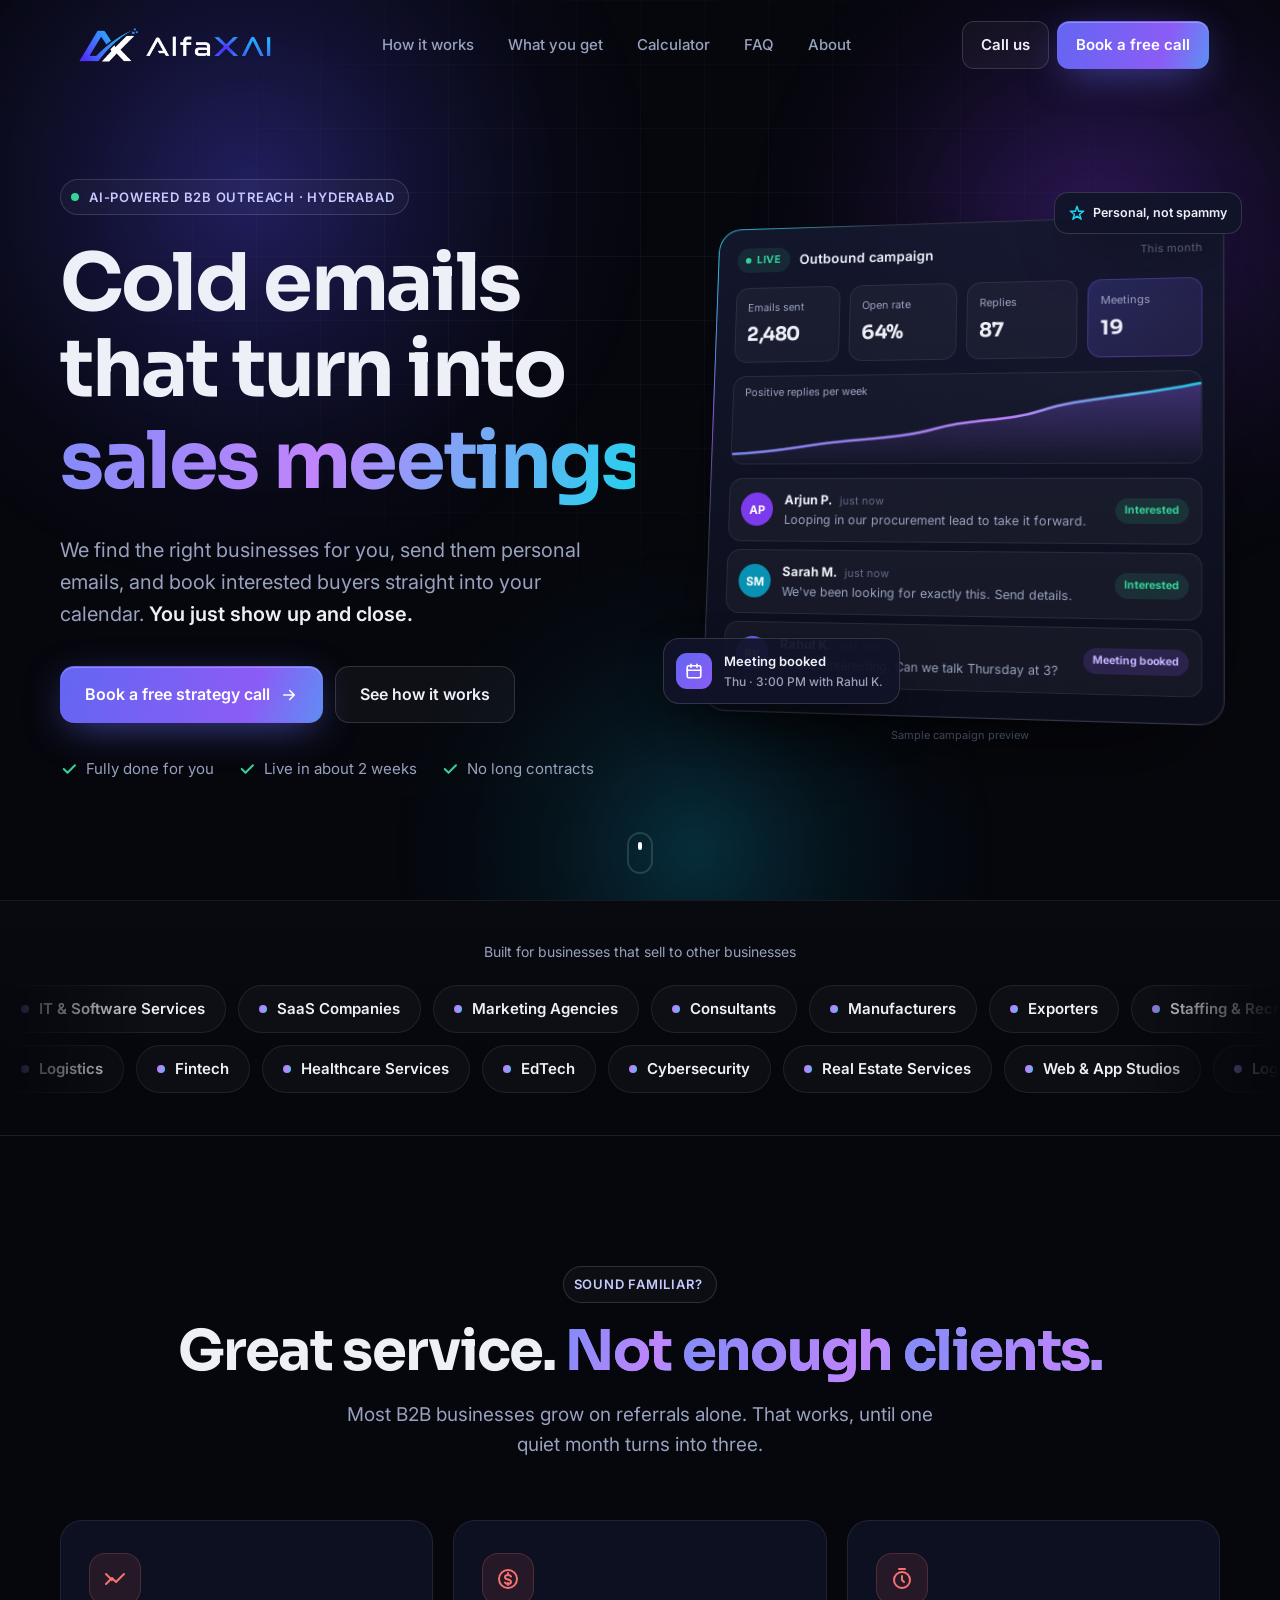
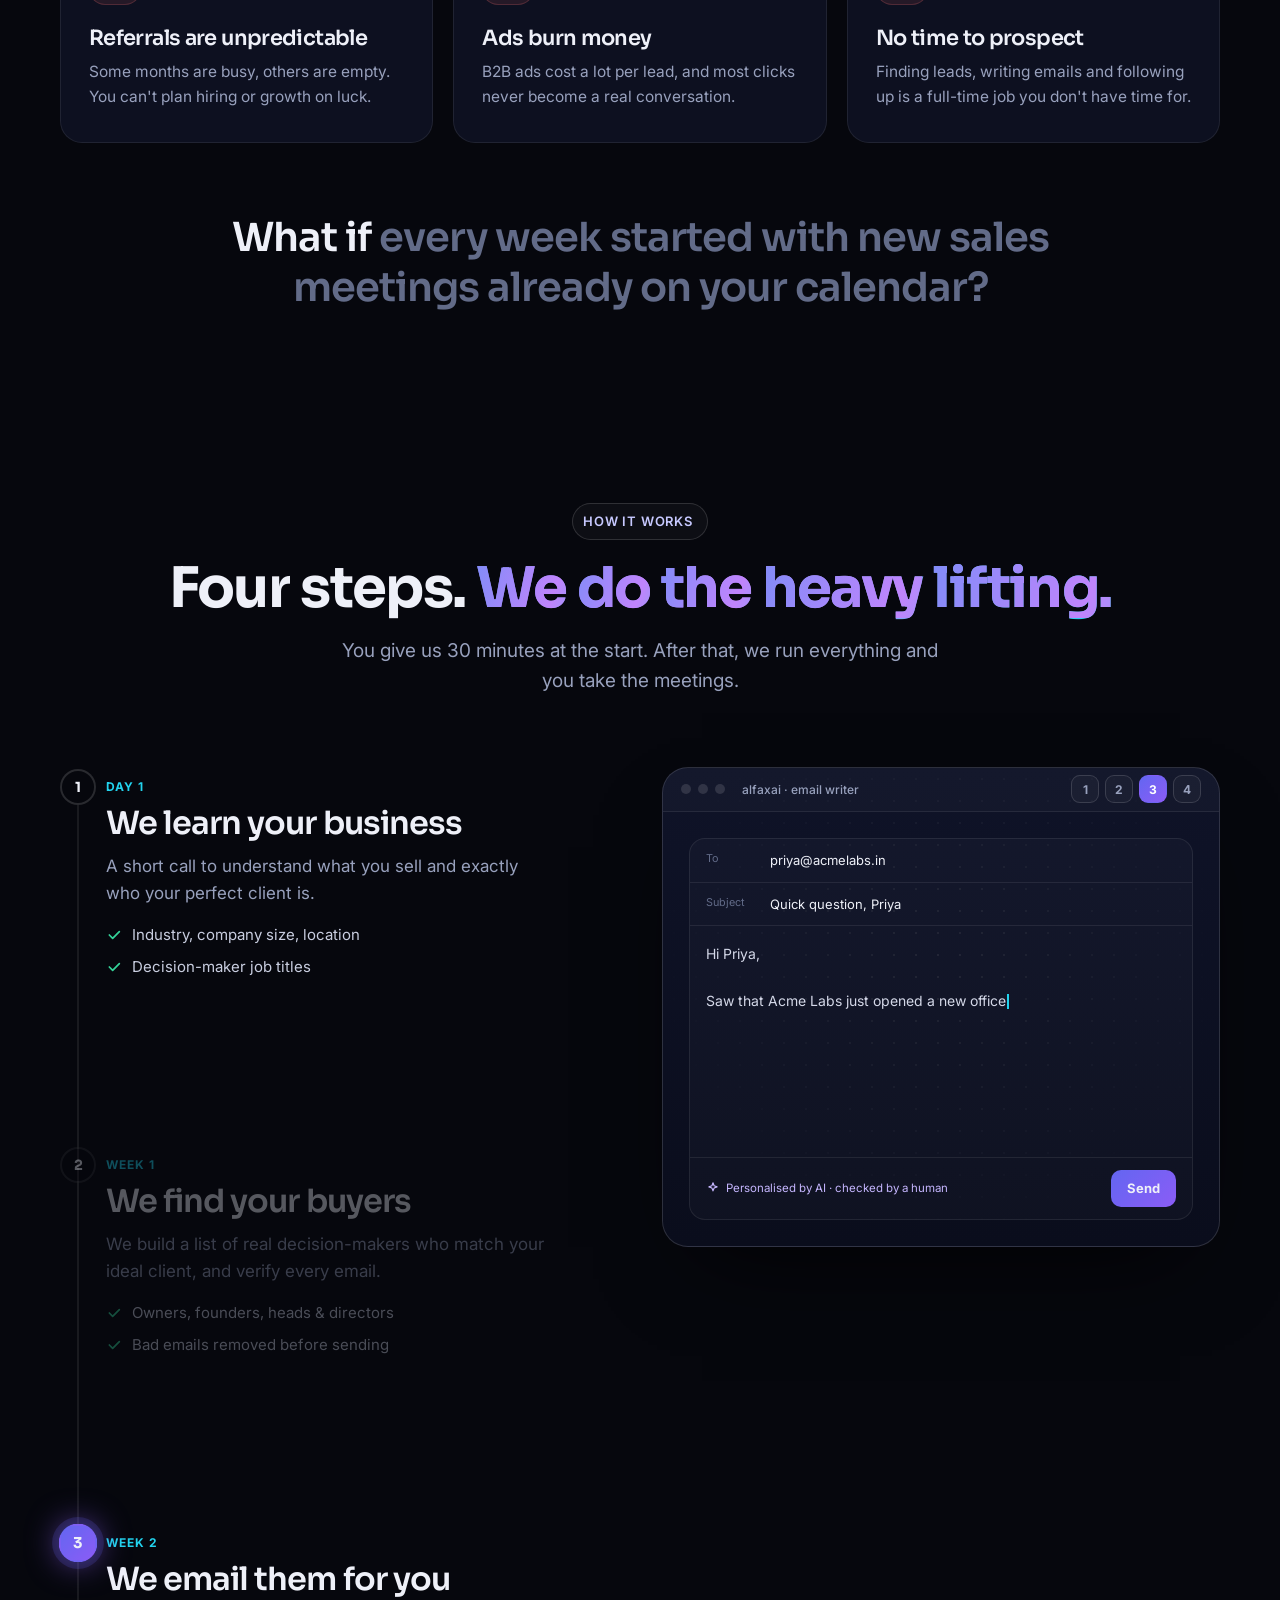
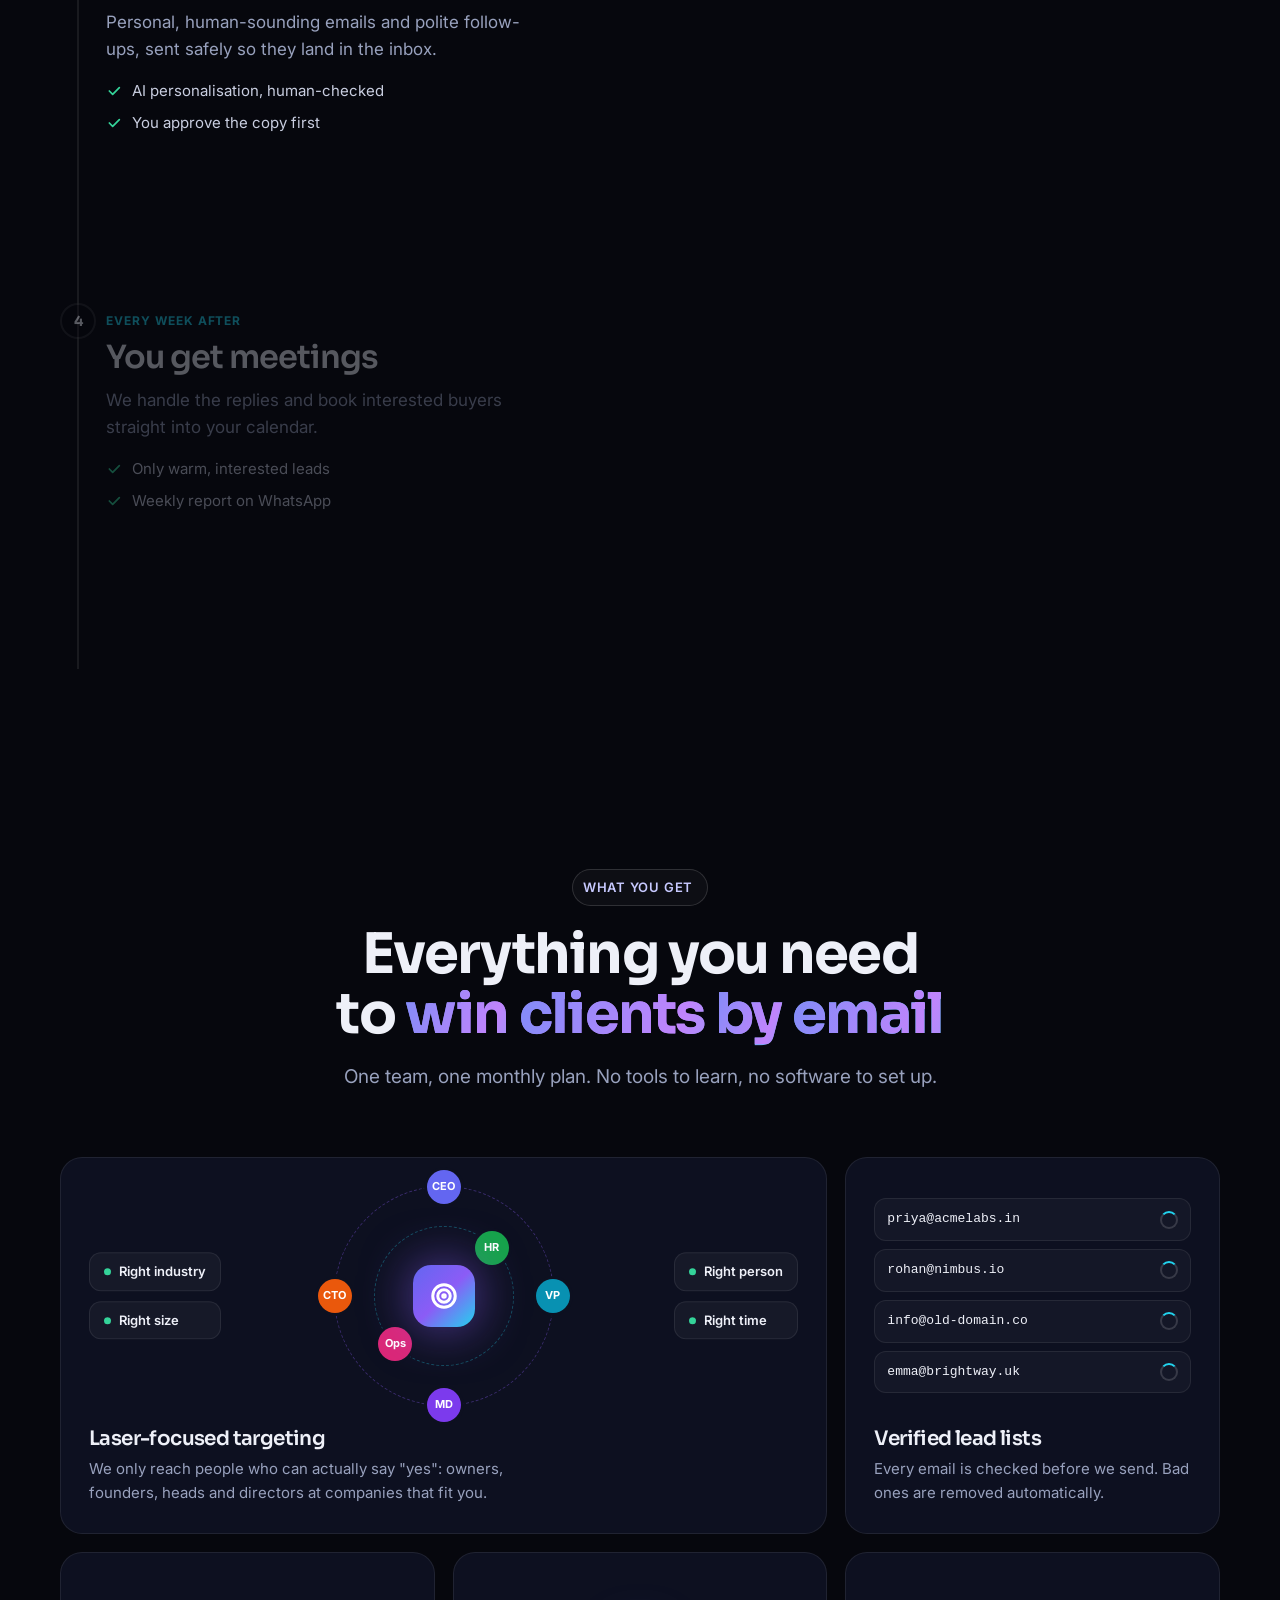
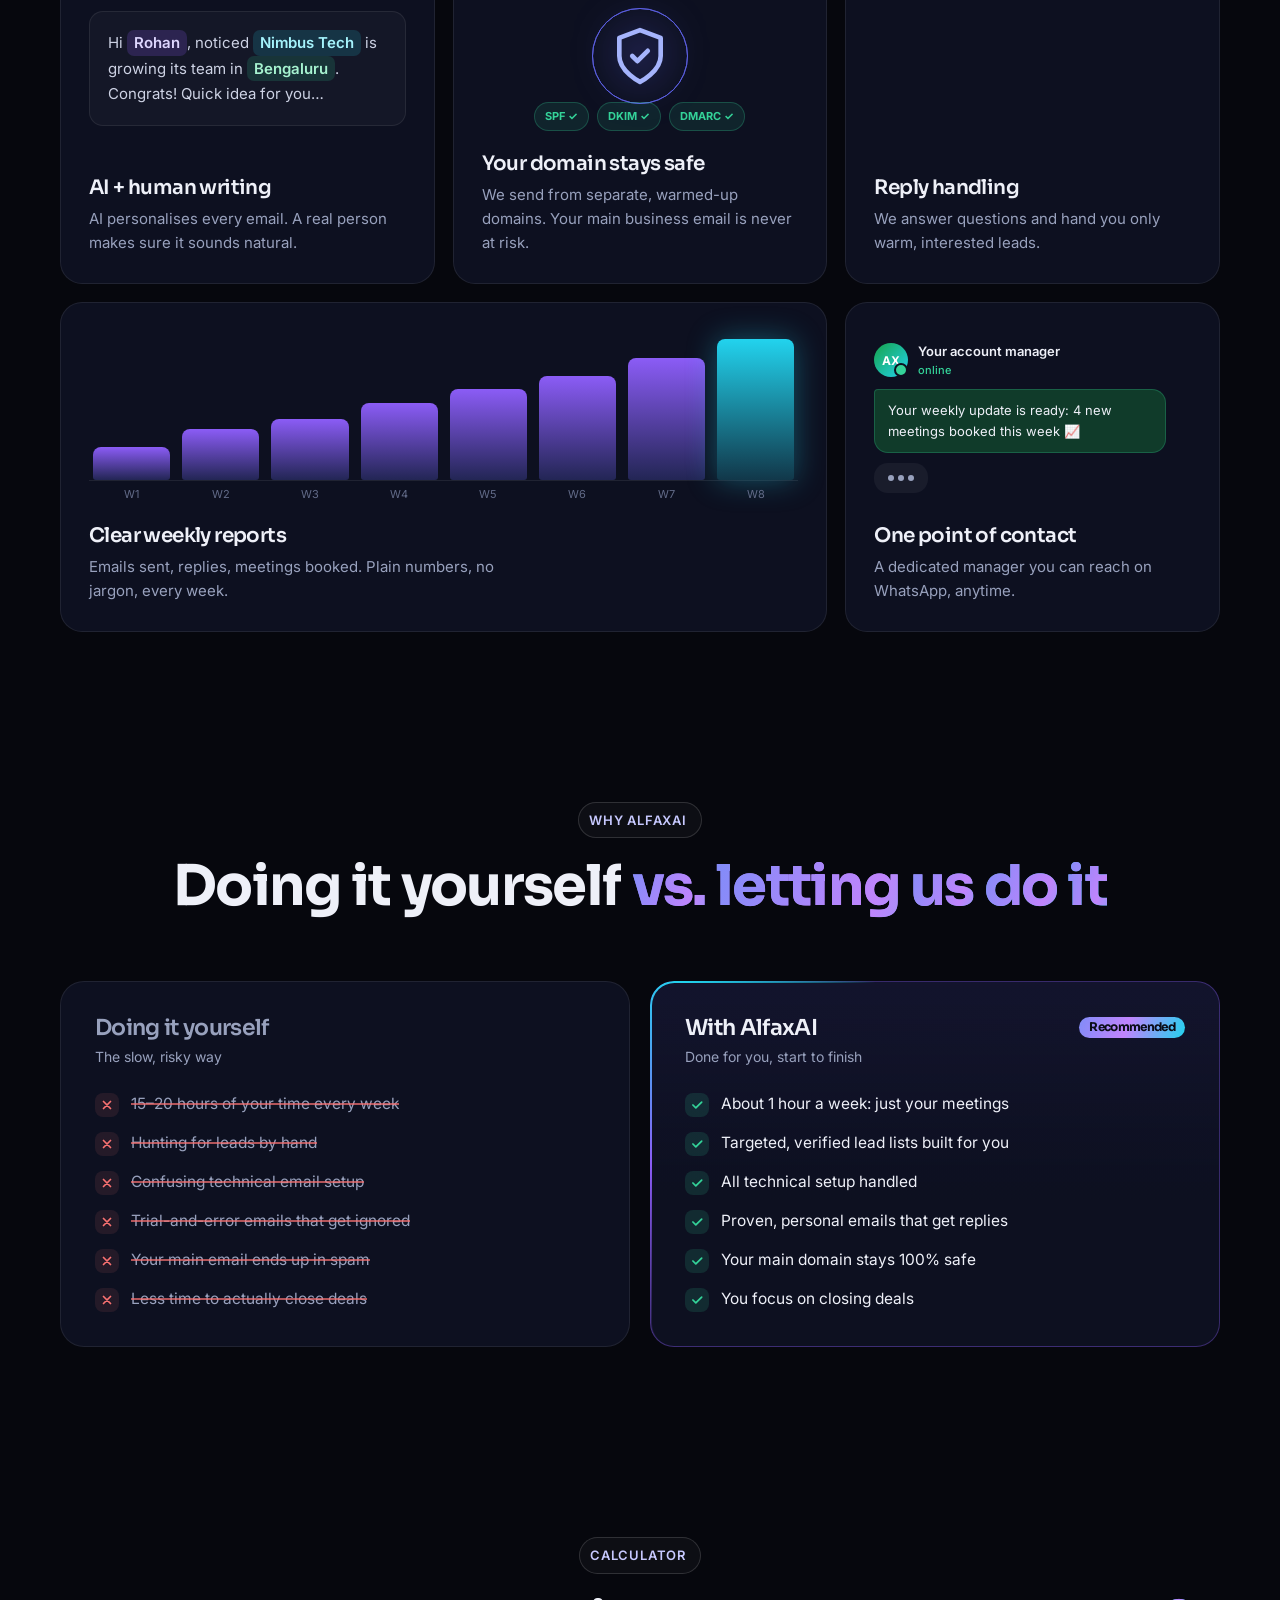
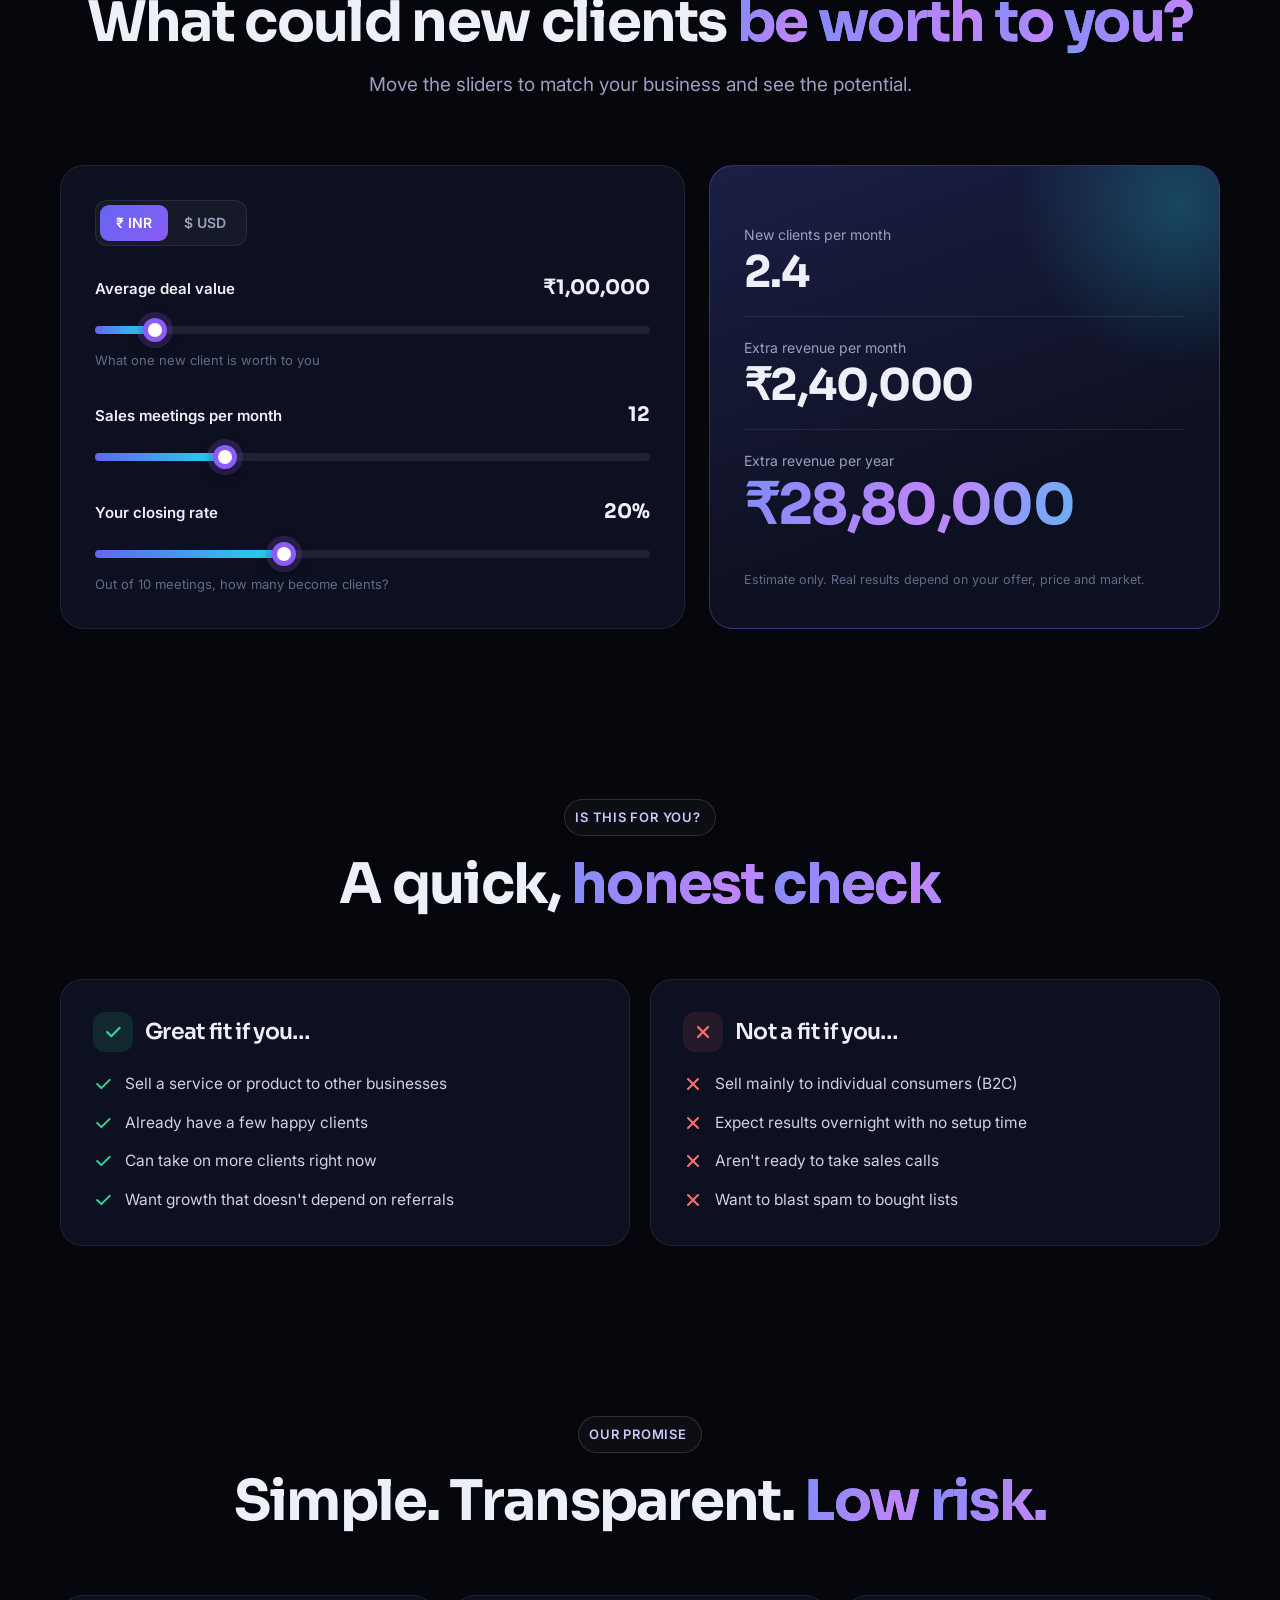
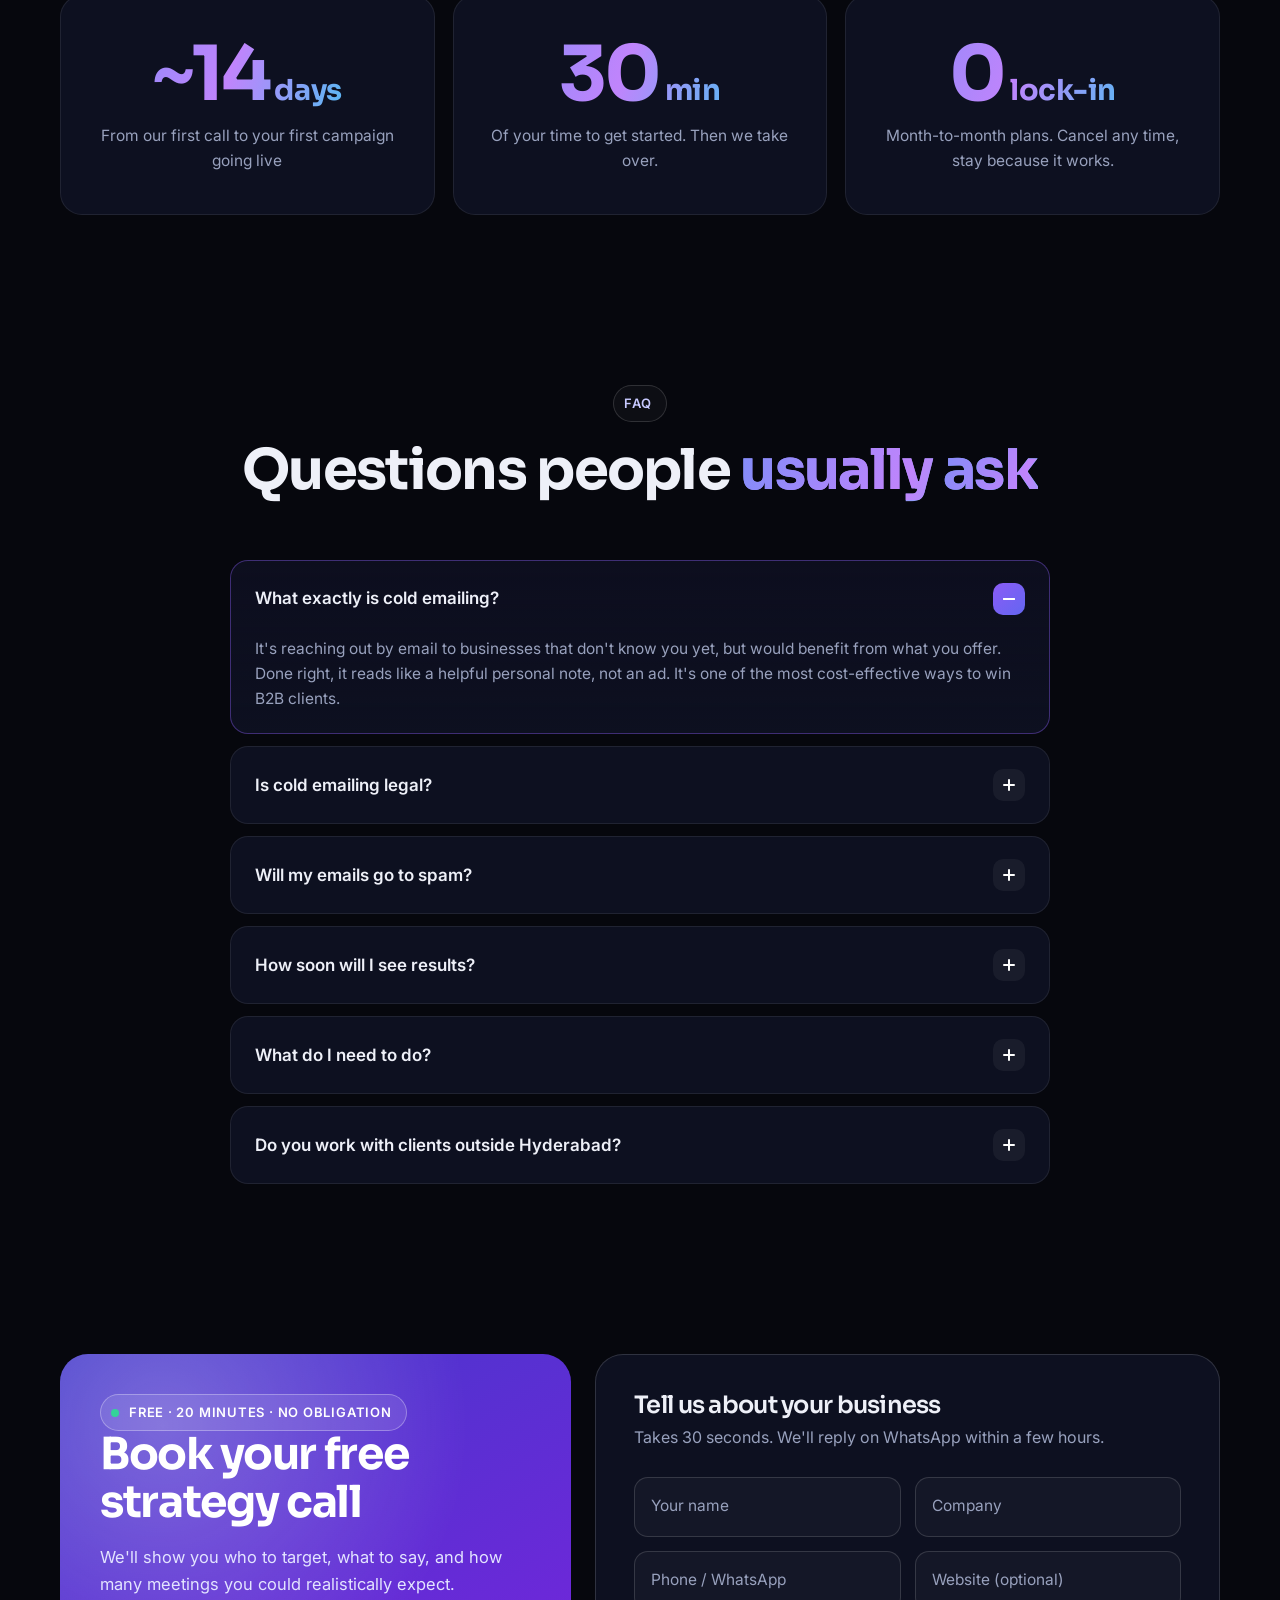
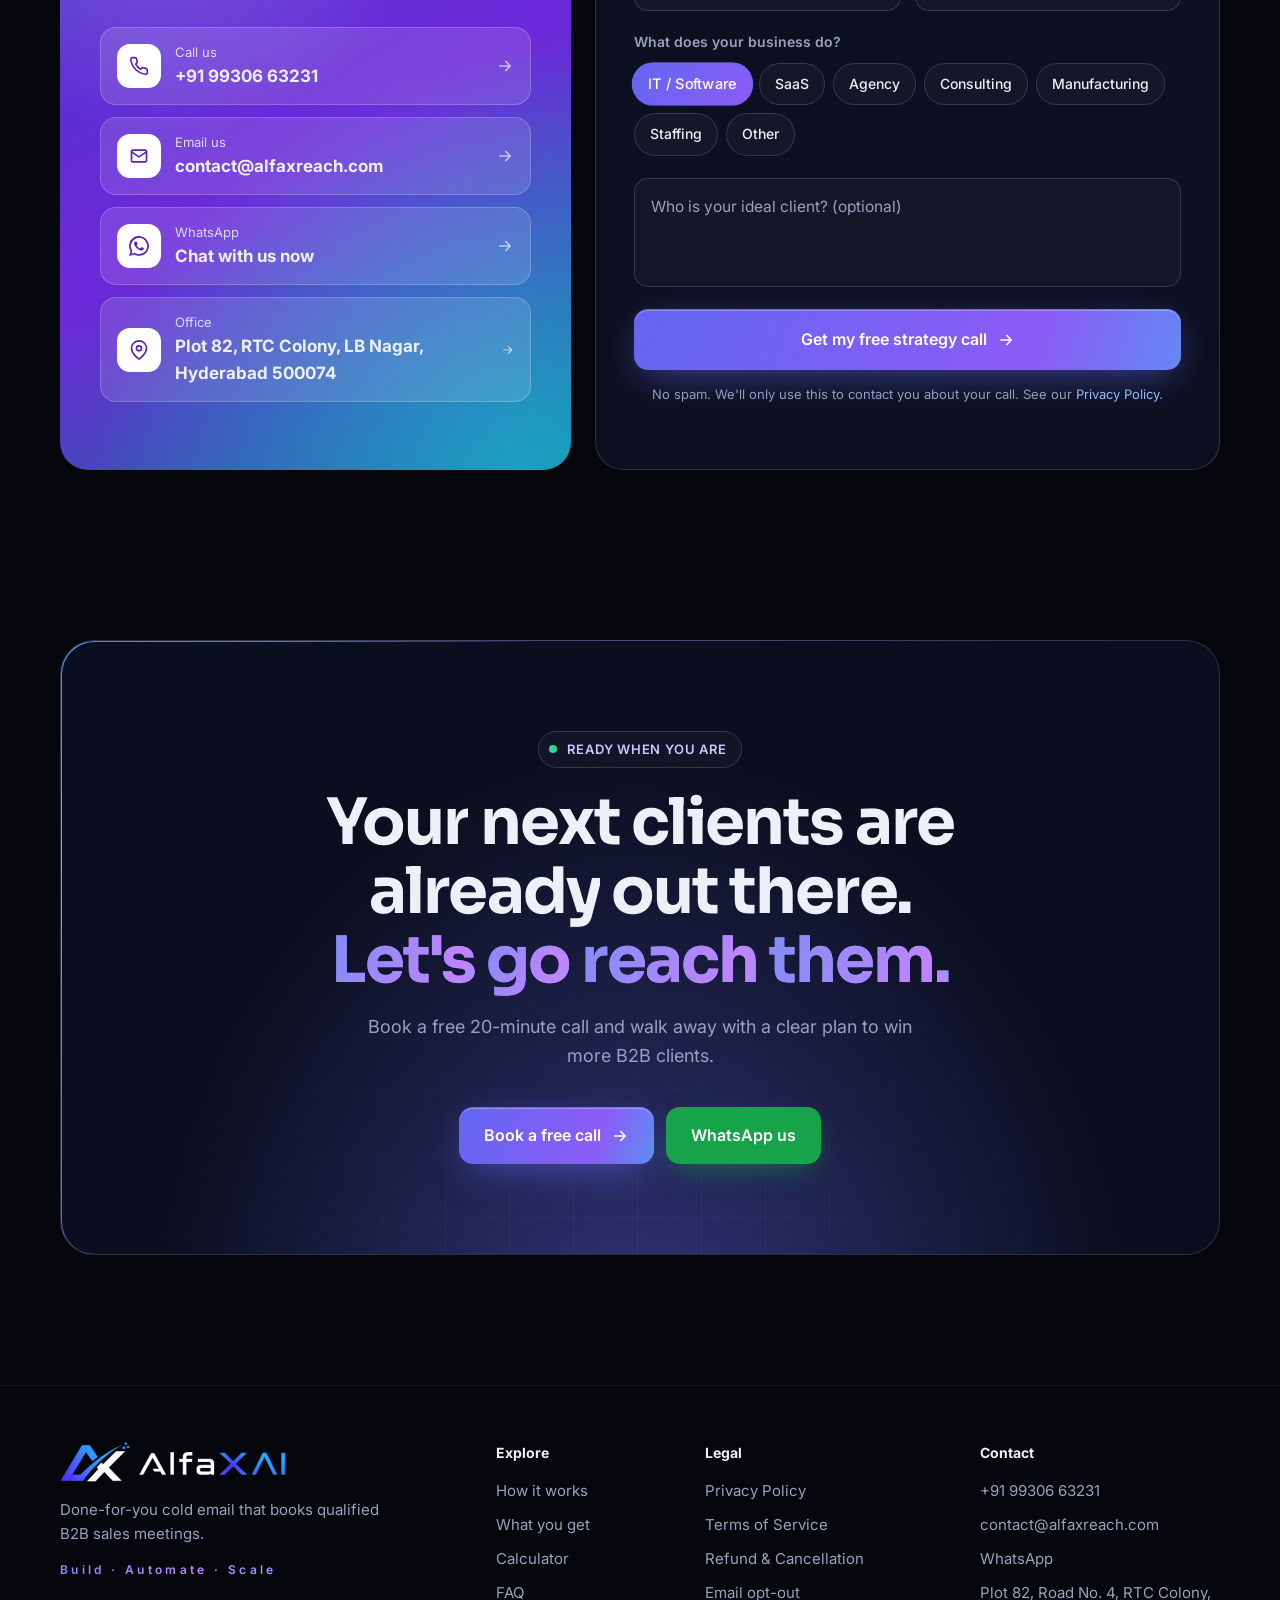
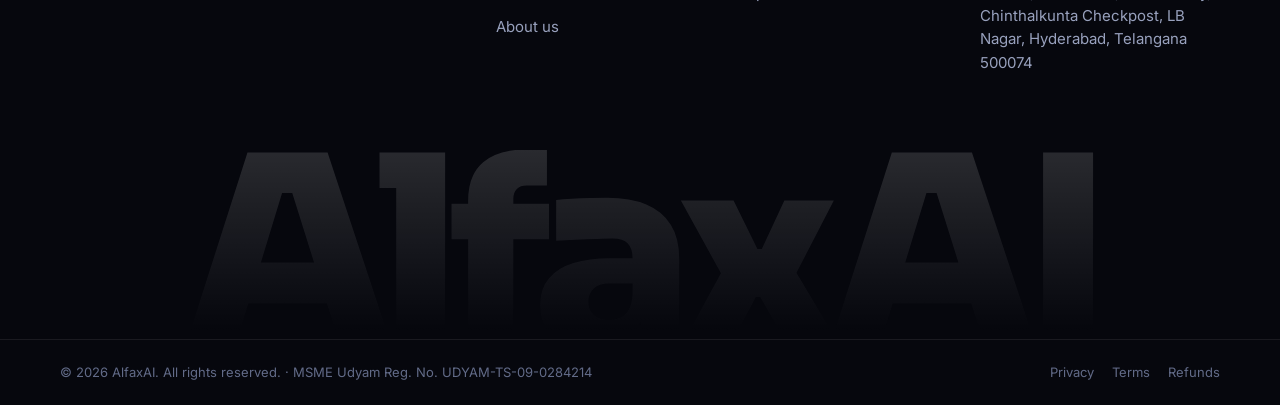
==== commit e1c555b7: "Add contact email, fix counters showing 0, clarify no-lock-in card, clean URLs Co-Authored-By: Claud" ====
--- a/index.html
+++ b/index.html
@@ -674,9 +674,9 @@
         </div>
         <div class="stats">
           <div class="stat"><small>Emails sent</small><b id="sSent">0</b></div>
-          <div class="stat"><small>Open rate</small><b><span data-count="64">0</span>%</b></div>
-          <div class="stat"><small>Replies</small><b data-count="87">0</b></div>
-          <div class="stat hl"><small>Meetings</small><b data-count="19">0</b></div>
+          <div class="stat"><small>Open rate</small><b><span data-count="64">64</span>%</b></div>
+          <div class="stat"><small>Replies</small><b data-count="87">87</b></div>
+          <div class="stat hl"><small>Meetings</small><b data-count="19">19</b></div>
         </div>
         <div class="chart">
           <span class="chart-label">Positive replies per week</span>
@@ -1061,9 +1061,9 @@
     <span class="eyebrow" data-reveal>Our promise</span>
     <h2 data-split>Simple. Transparent. <span class="grad">Low risk.</span></h2>
     <div class="promise" data-stagger>
-      <div class="spot pr" data-tilt><div class="big">~<span data-count="14">0</span><small> days</small></div><p>From our first call to your first campaign going live</p></div>
-      <div class="spot pr" data-tilt><div class="big"><span data-count="30">0</span><small> min</small></div><p>Of your time to get started. Then we take over.</p></div>
-      <div class="spot pr" data-tilt><div class="big"><span data-count="0" data-from="12">12</span></div><p>Long-term contracts. Stay because it works.</p></div>
+      <div class="spot pr" data-tilt><div class="big">~<span data-count="14">14</span><small> days</small></div><p>From our first call to your first campaign going live</p></div>
+      <div class="spot pr" data-tilt><div class="big"><span data-count="30">30</span><small> min</small></div><p>Of your time to get started. Then we take over.</p></div>
+      <div class="spot pr" data-tilt><div class="big">0<small> lock-in</small></div><p>Month-to-month plans. Cancel any time, stay because it works.</p></div>
     </div>
   </div>
 </section>
@@ -1097,6 +1097,11 @@
           <div><small>Call us</small><b>+91 99306 63231</b></div>
           <svg class="go" viewBox="0 0 24 24" fill="none" stroke="currentColor" stroke-width="2.2" stroke-linecap="round" stroke-linejoin="round"><path d="M5 12h14M13 6l6 6-6 6"/></svg>
         </a>
+        <a class="c-item" href="mailto:contact@alfaxreach.com">
+          <span class="ic"><svg viewBox="0 0 24 24" fill="none" stroke="currentColor" stroke-width="2" stroke-linecap="round" stroke-linejoin="round"><rect x="3" y="5" width="18" height="14" rx="2"/><path d="M3 7l9 6 9-6"/></svg></span>
+          <div><small>Email us</small><b>contact@alfaxreach.com</b></div>
+          <svg class="go" viewBox="0 0 24 24" fill="none" stroke="currentColor" stroke-width="2.2" stroke-linecap="round" stroke-linejoin="round"><path d="M5 12h14M13 6l6 6-6 6"/></svg>
+        </a>
         <a class="c-item" href="https://wa.me/919930663231?text=Hi%20AlfaxAI%2C%20I%27d%20like%20to%20book%20a%20free%20strategy%20call." target="_blank" rel="noopener">
           <span class="ic"><svg viewBox="0 0 24 24" fill="currentColor"><path d="M17.5 14.4c-.3-.1-1.7-.8-2-.9-.3-.1-.5-.1-.7.1-.2.3-.8.9-.9 1.1-.2.2-.3.2-.6.1-.3-.1-1.2-.5-2.3-1.4-.9-.8-1.4-1.7-1.6-2-.2-.3 0-.5.1-.6l.4-.5c.1-.2.2-.3.3-.5.1-.2 0-.4 0-.5l-.9-2.2c-.2-.6-.5-.5-.7-.5h-.6c-.2 0-.5.1-.8.4-.3.3-1 1-1 2.4s1 2.8 1.2 3c.1.2 2 3.1 4.9 4.3.7.3 1.2.5 1.6.6.7.2 1.3.2 1.8.1.6-.1 1.7-.7 1.9-1.4.2-.7.2-1.3.2-1.4-.1-.1-.3-.2-.6-.3zM12 21.8c-1.8 0-3.5-.5-5-1.4l-.4-.2-3.7 1 1-3.6-.2-.4A9.8 9.8 0 1 1 12 21.8zm8.4-18.2A11.8 11.8 0 0 0 1.8 17.9L.1 24l6.3-1.7a11.8 11.8 0 0 0 5.6 1.4 11.8 11.8 0 0 0 8.4-20.1z"/></svg></span>
           <div><small>WhatsApp</small><b>Chat with us now</b></div>
@@ -1171,7 +1176,7 @@
       </div>
       <div class="foot-col"><b>Explore</b><a href="#how">How it works</a><a href="#features">What you get</a><a href="#roi">Calculator</a><a href="#faq">FAQ</a><a href="about.html">About us</a></div>
       <div class="foot-col"><b>Legal</b><a href="privacy-policy.html">Privacy Policy</a><a href="terms.html">Terms of Service</a><a href="refund-policy.html">Refund &amp; Cancellation</a><a href="privacy-policy.html#opt-out">Email opt-out</a></div>
-      <div class="foot-col"><b>Contact</b><a href="tel:+919930663231">+91 99306 63231</a><a href="https://wa.me/919930663231" target="_blank" rel="noopener">WhatsApp</a><span style="max-width:240px;line-height:1.55">Plot 82, Road No. 4, RTC Colony, Chinthalkunta Checkpost, LB Nagar, Hyderabad, Telangana 500074</span></div>
+      <div class="foot-col"><b>Contact</b><a href="tel:+919930663231">+91 99306 63231</a><a href="mailto:contact@alfaxreach.com">contact@alfaxreach.com</a><a href="https://wa.me/919930663231" target="_blank" rel="noopener">WhatsApp</a><span style="max-width:240px;line-height:1.55">Plot 82, Road No. 4, RTC Colony, Chinthalkunta Checkpost, LB Nagar, Hyderabad, Telangana 500074</span></div>
     </div>
     <div class="wordmark" aria-hidden="true">AlfaxAI</div>
   </div>
@@ -1238,16 +1243,20 @@
   const tween = (from, to, dur, cb) => {
     if (reduce) { cb(to); return; }
     const t0 = performance.now();
+    let done = false;
     const tick = now => {
+      if (done) return;
       const p = Math.min(1, (now - t0) / dur), e = 1 - Math.pow(1 - p, 4);
       cb(from + (to - from) * e);
-      if (p < 1) requestAnimationFrame(tick);
+      if (p < 1) requestAnimationFrame(tick); else done = true;
     };
     requestAnimationFrame(tick);
+    // safety net: if animation frames are paused/throttled, still land on the real value
+    setTimeout(() => { if (!done) { done = true; cb(to); } }, dur + 150);
   };
   const cio = new IntersectionObserver(es => es.forEach(e => {
     if (!e.isIntersecting) return;
-    const el = e.target, to = +el.dataset.count, from = +(el.dataset.from || 0);
+    const el = e.target, to = +el.dataset.count, from = 0;
     tween(from, to, 1800, v => el.textContent = Math.round(v).toLocaleString('en-US'));
     cio.unobserve(el);
   }), { threshold: 0.5 });
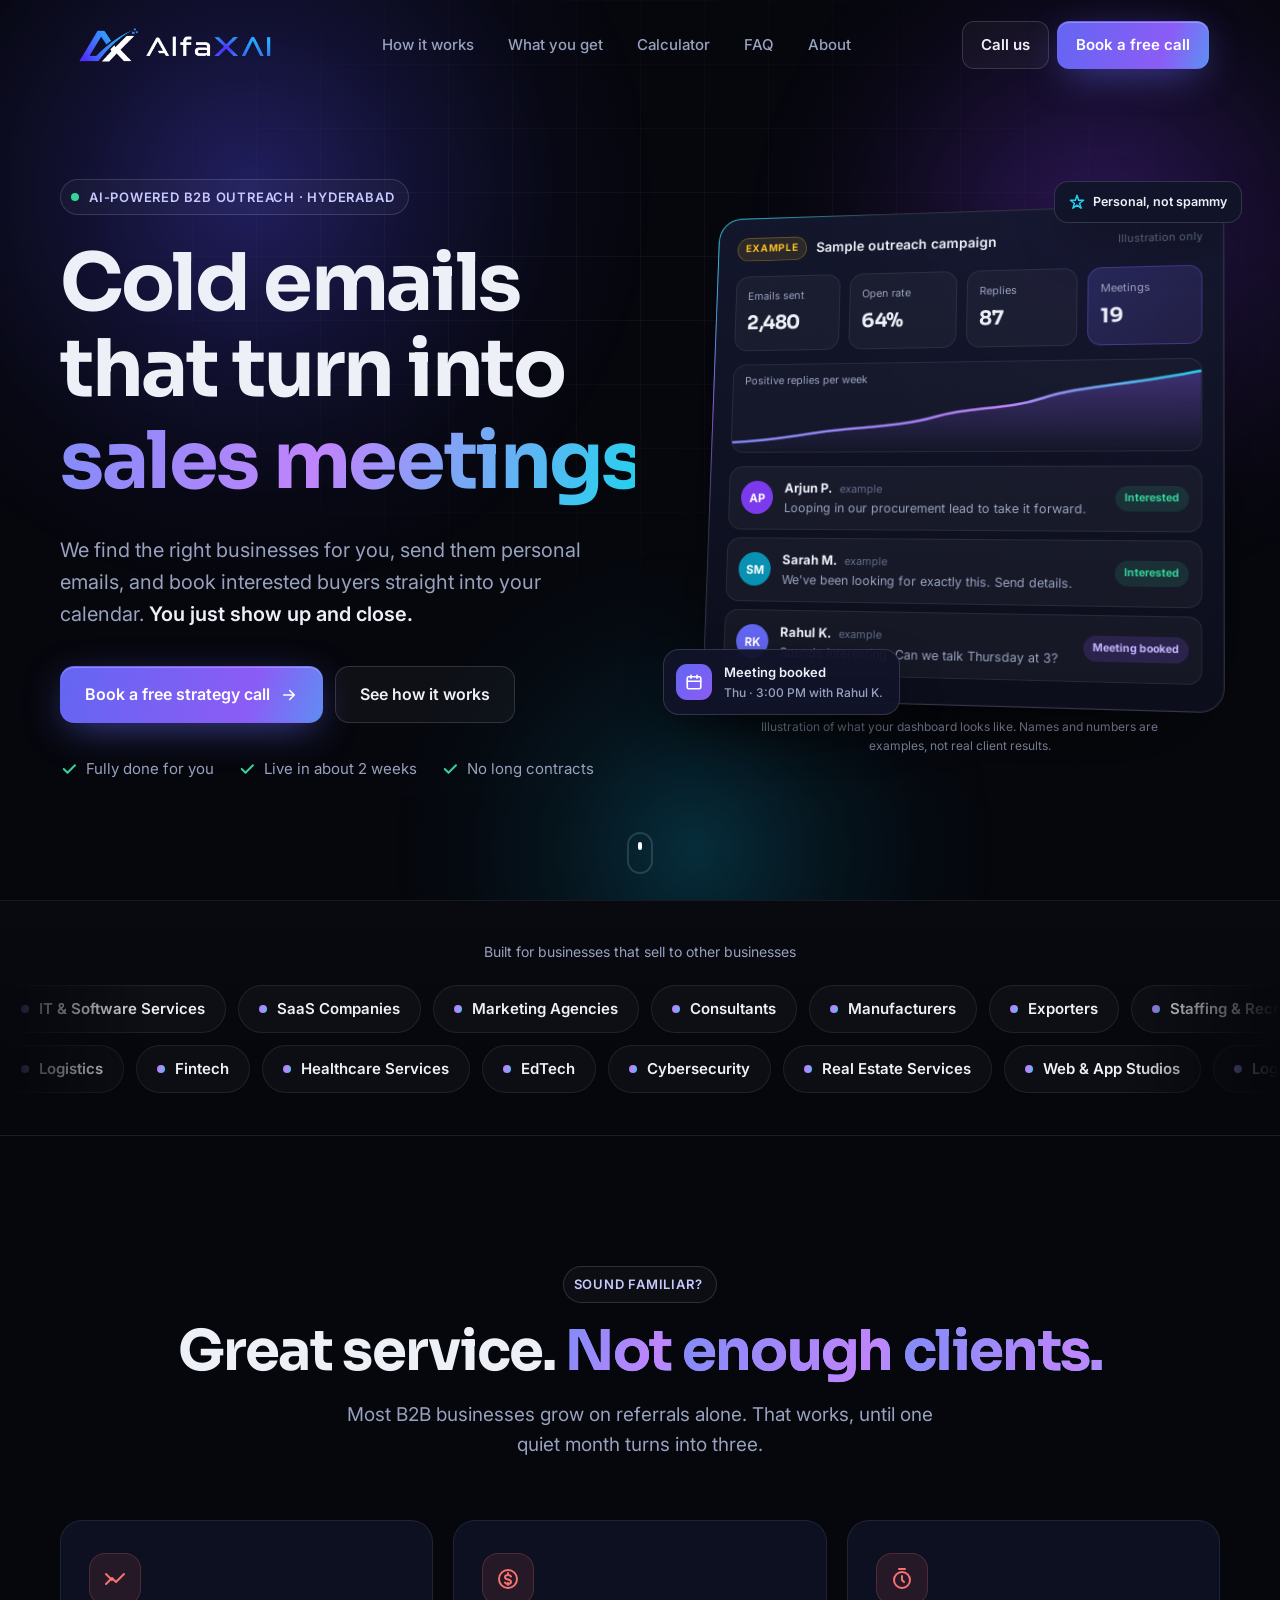
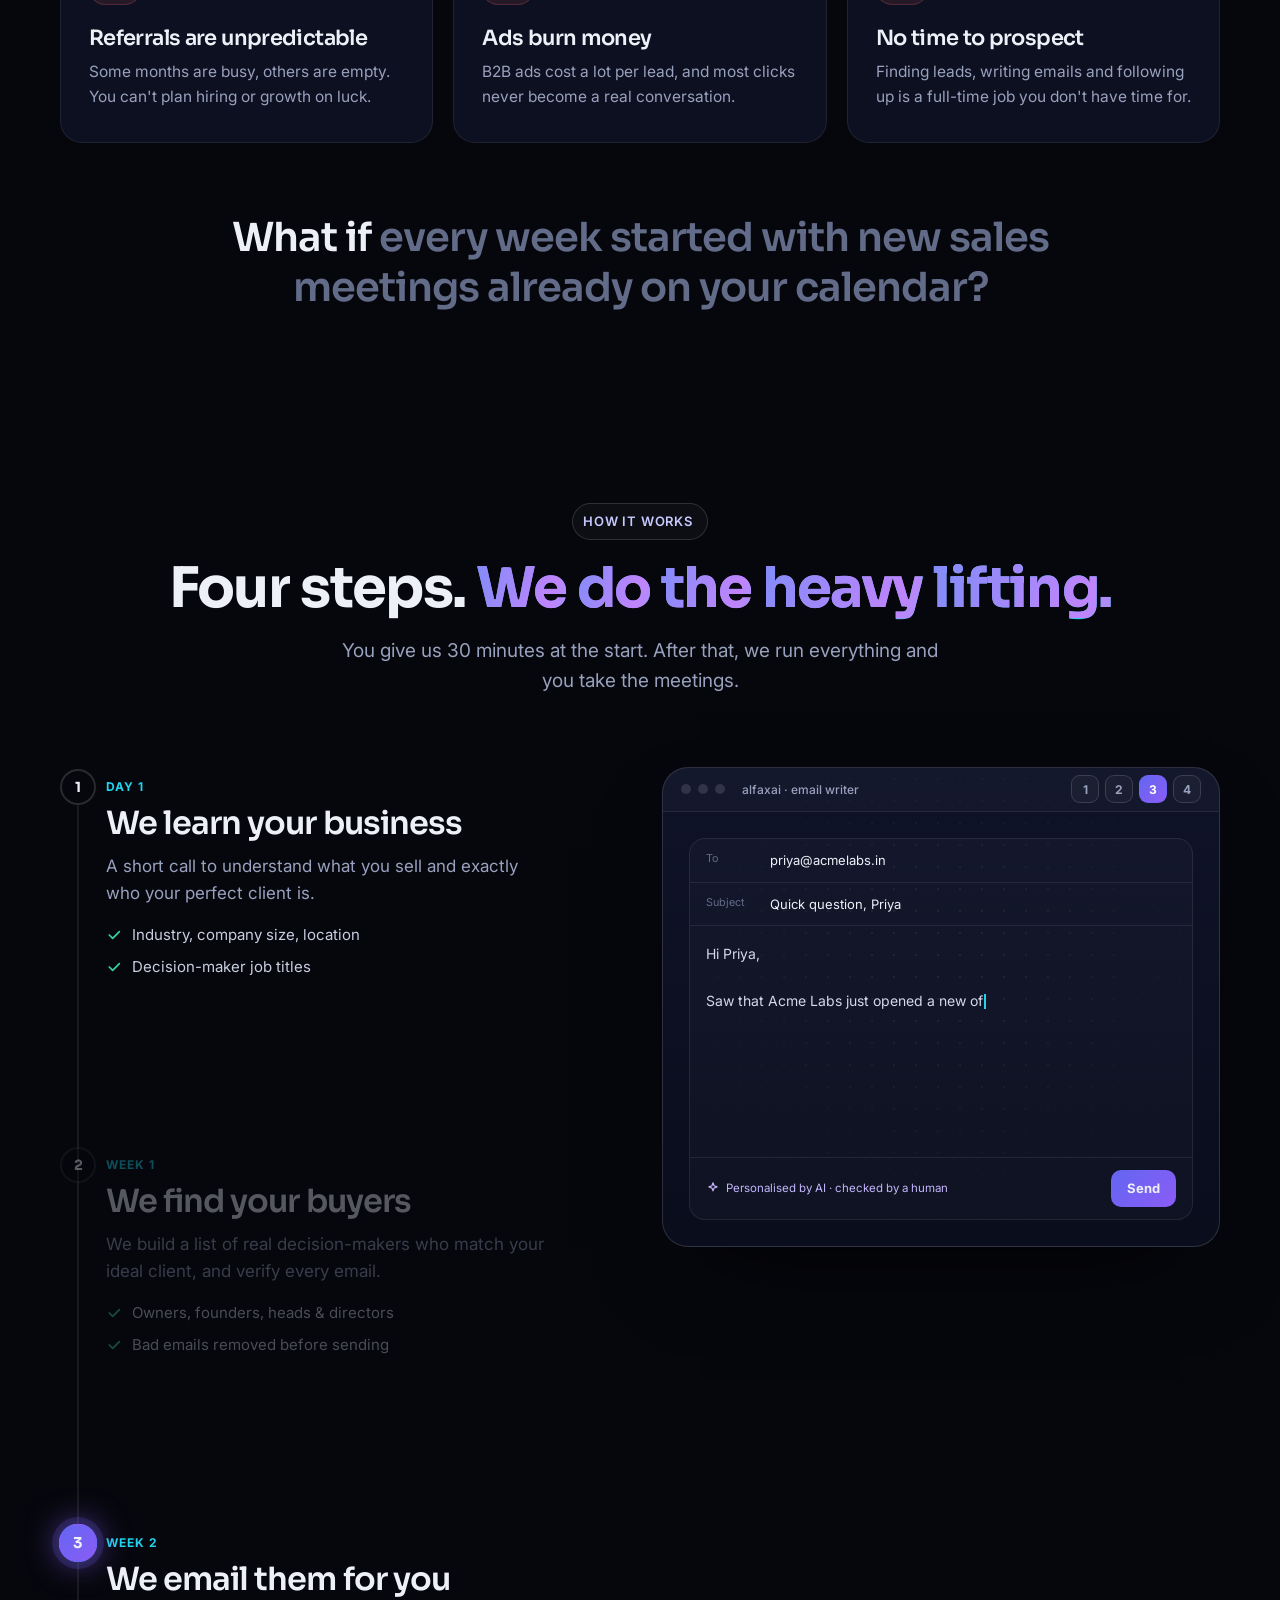
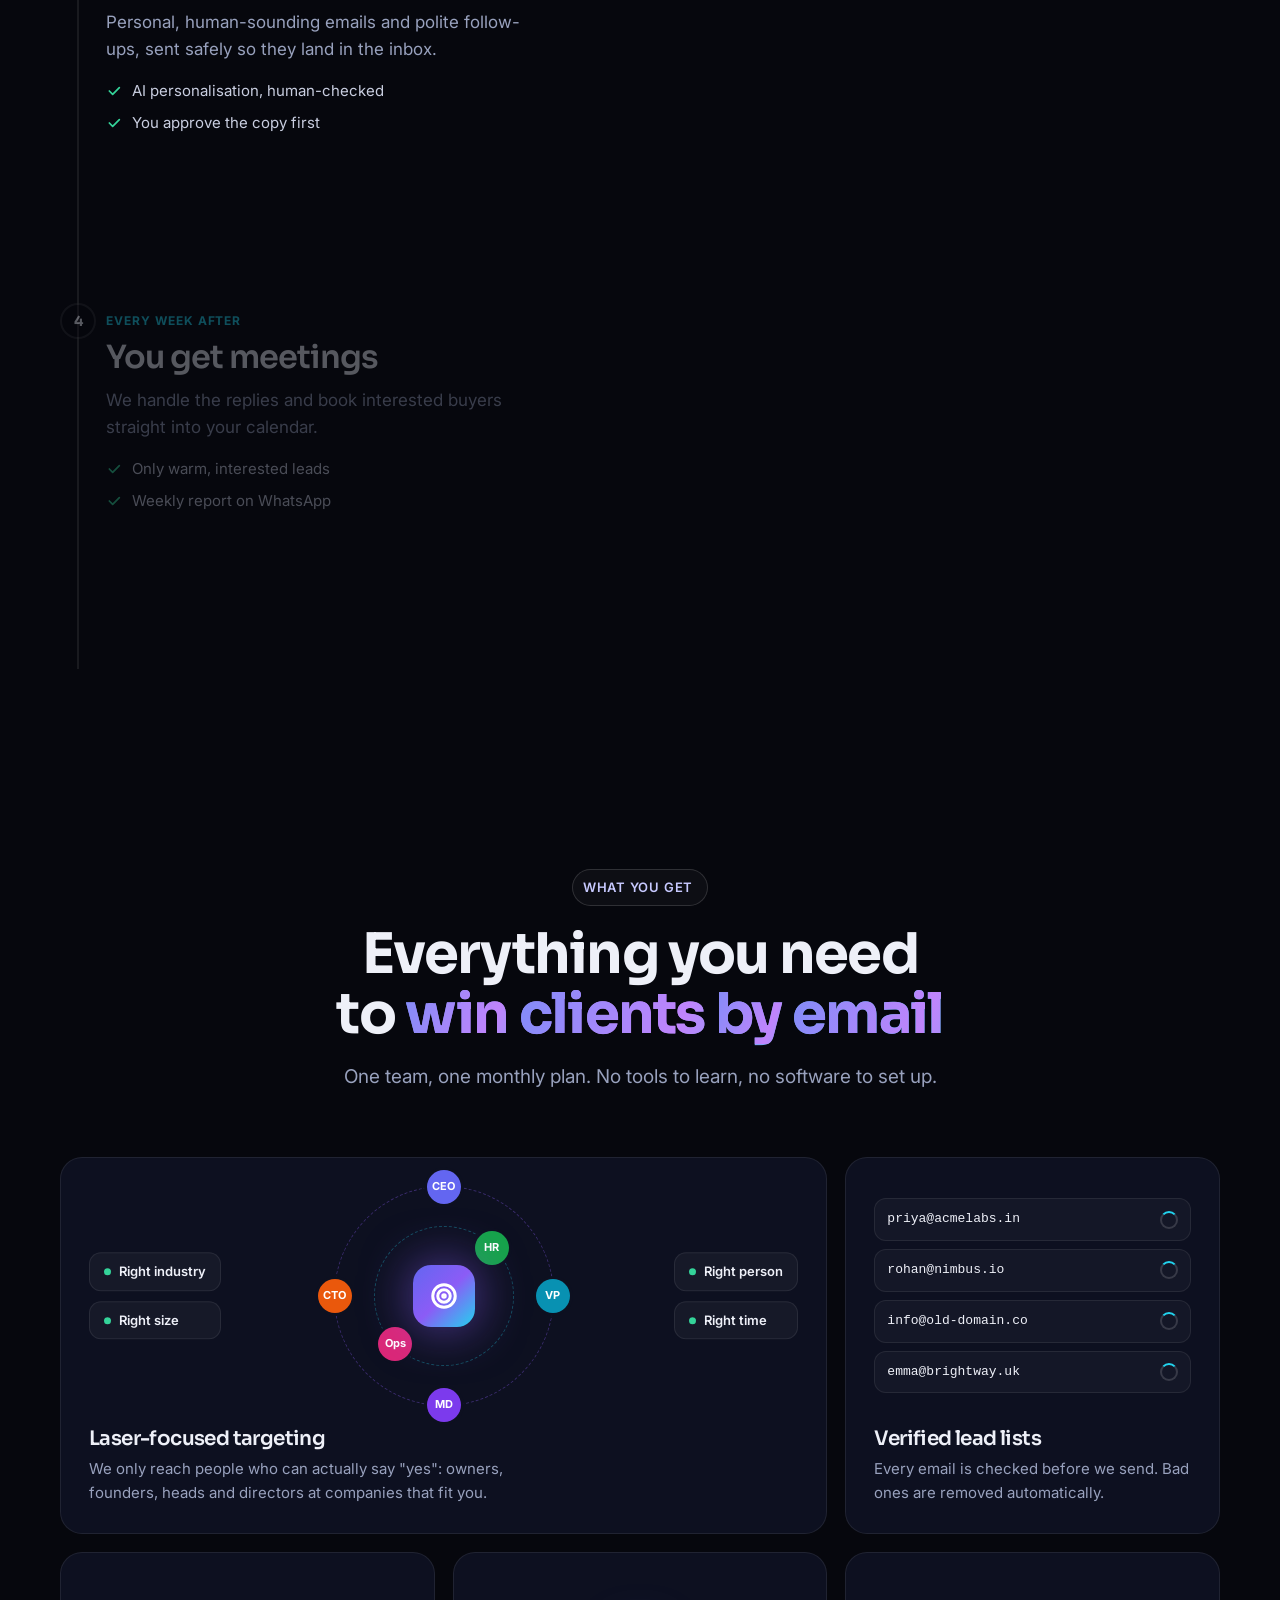
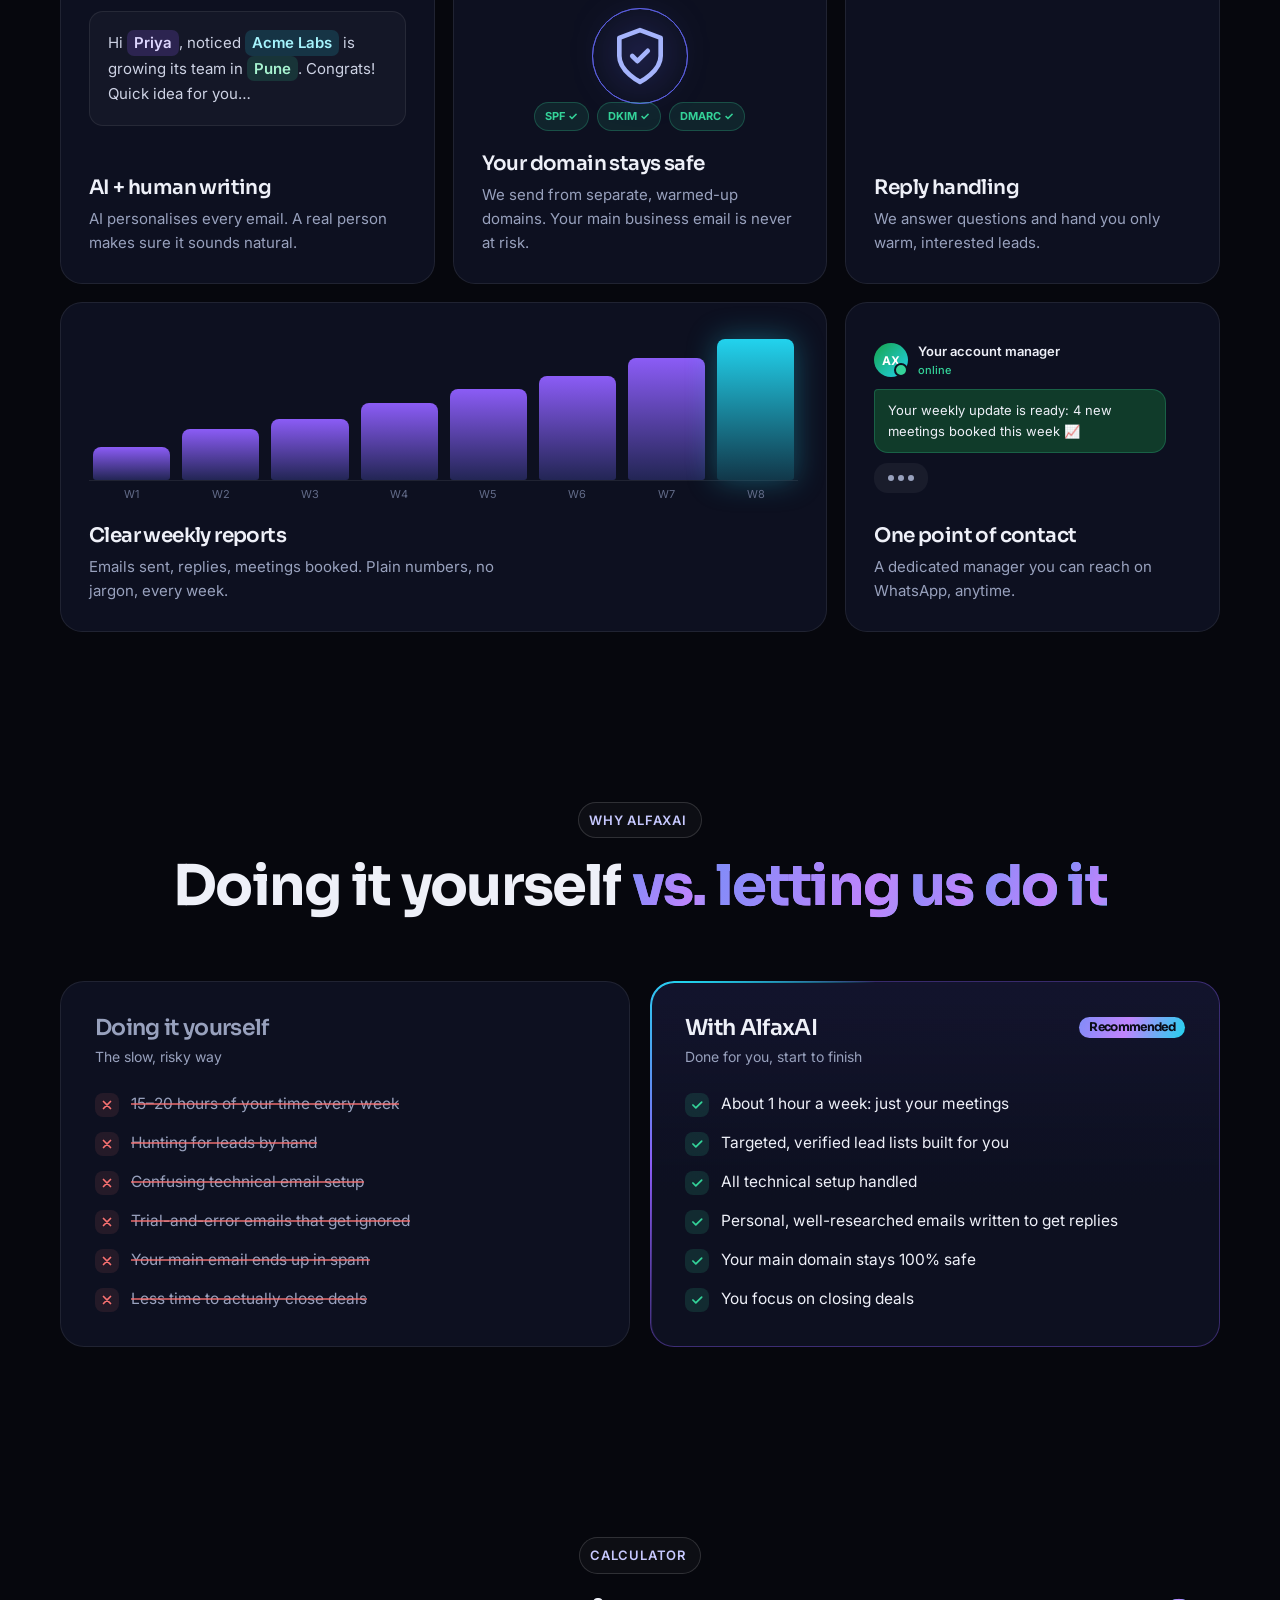
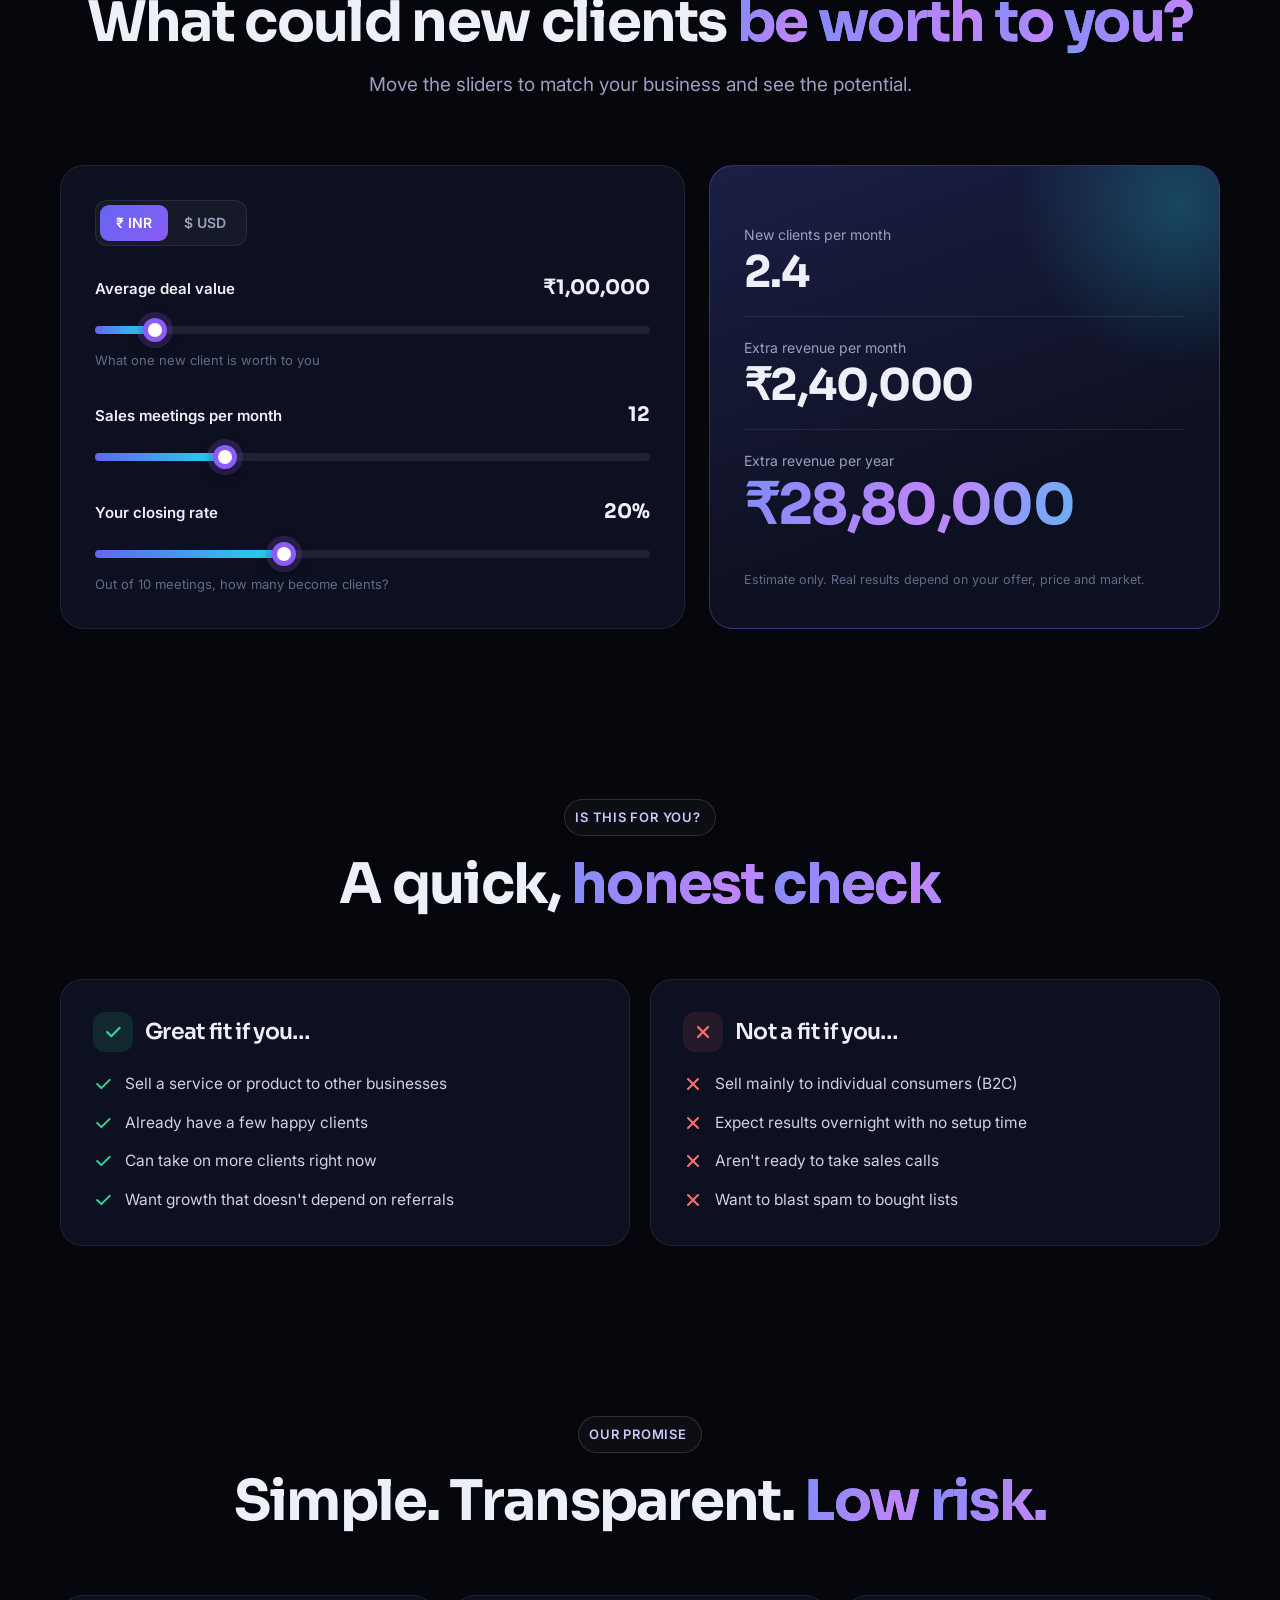
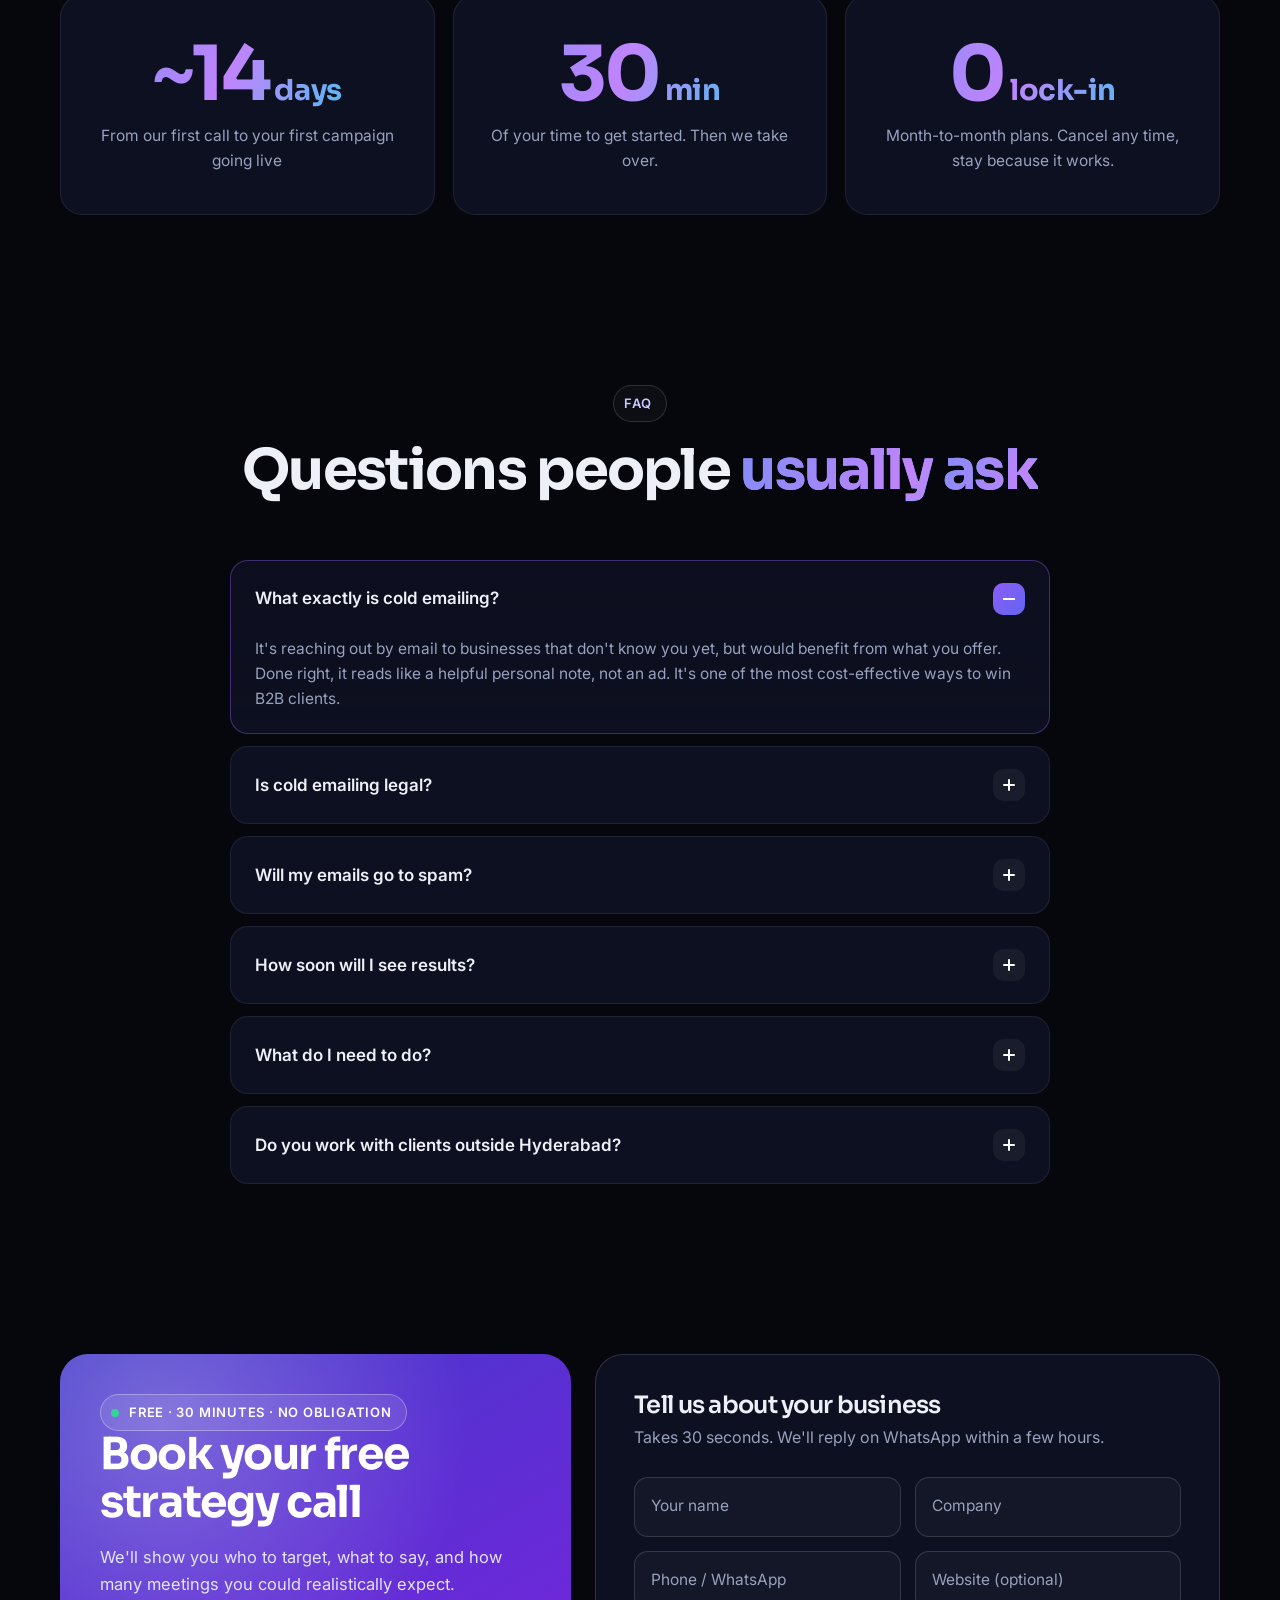
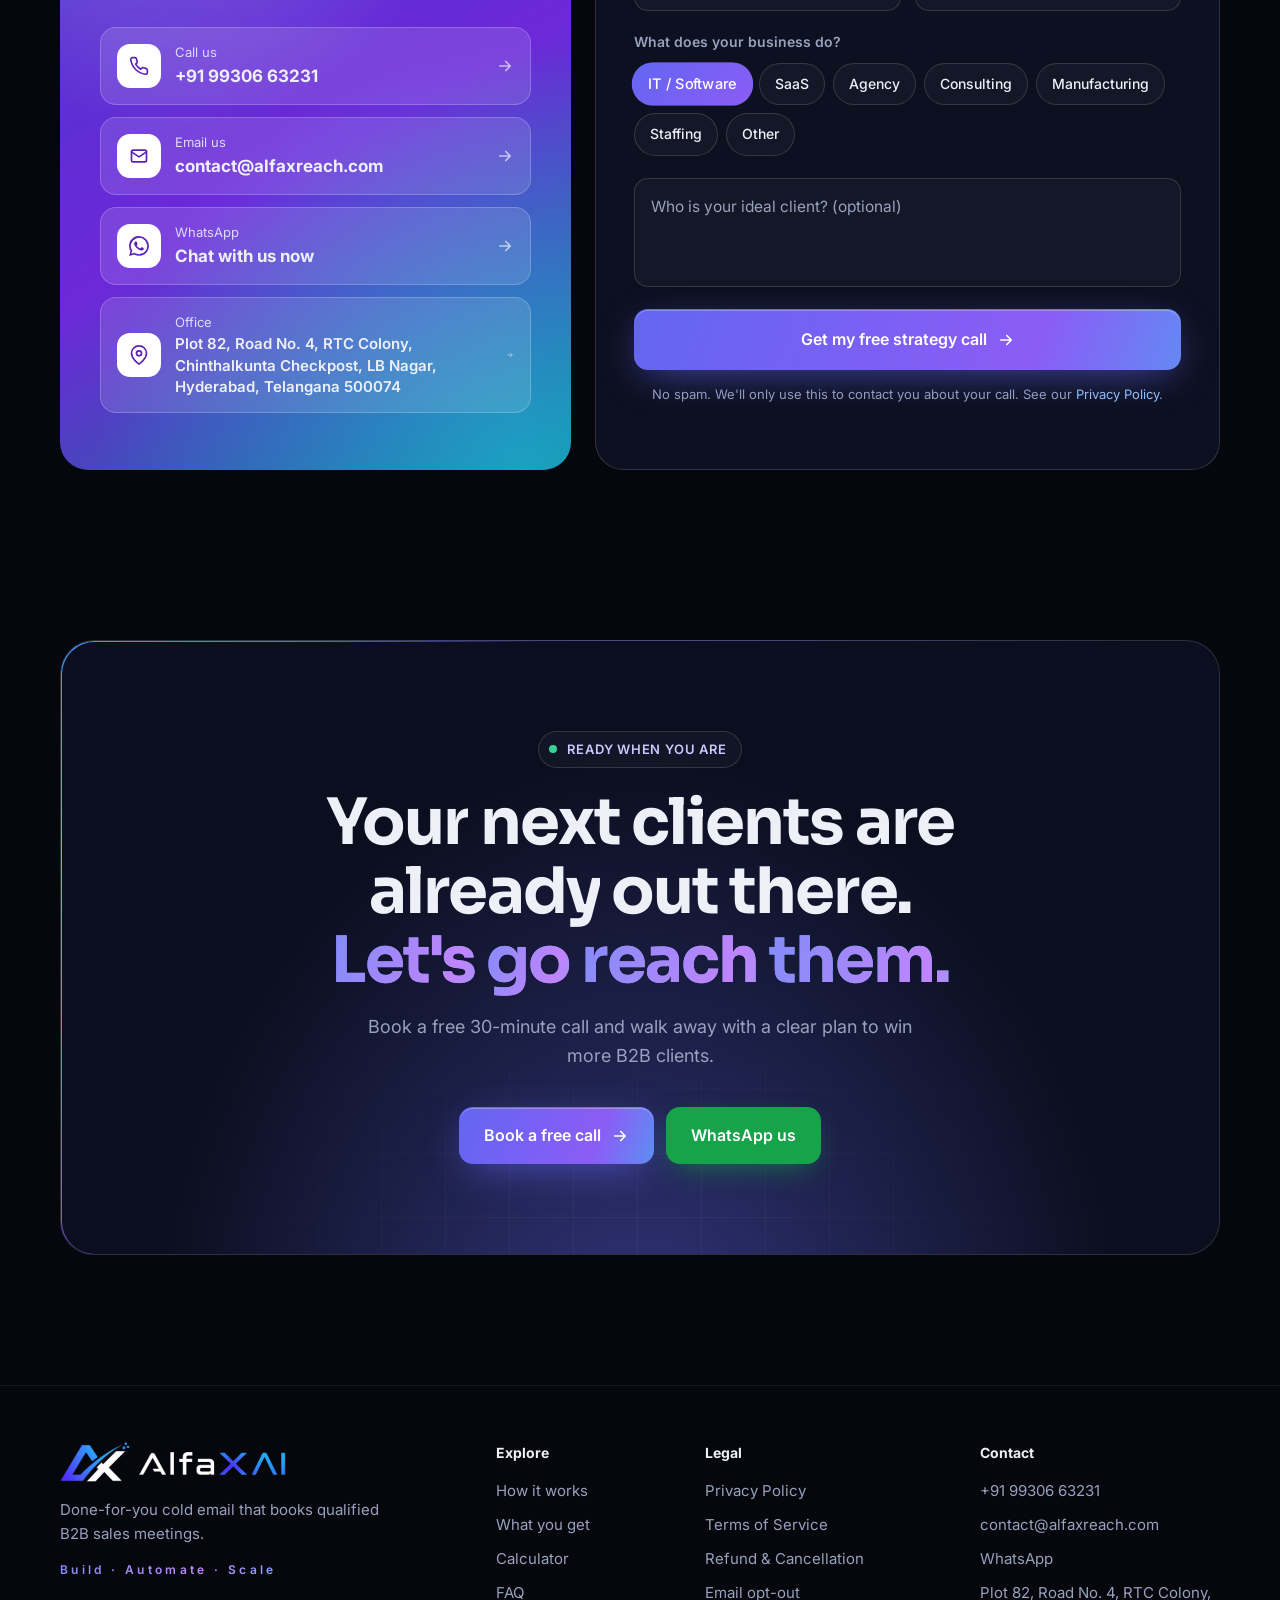
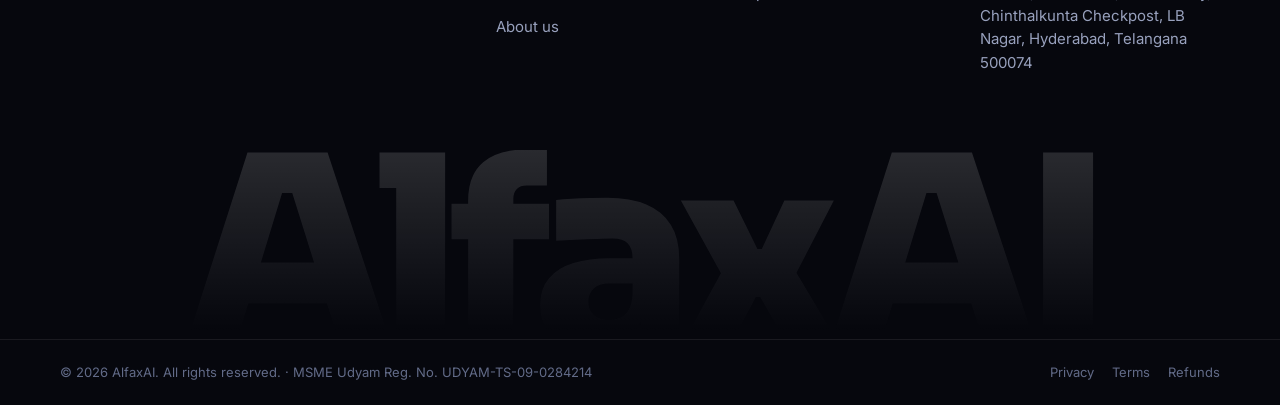
==== commit 9b4198e3: "Label hero dashboard as an illustration, unify call length, full office address Co-Authored-By: Clau" ====
--- a/index.html
+++ b/index.html
@@ -165,6 +165,7 @@
 .live i{width:6px;height:6px;border-radius:50%;background:var(--green);animation:blink 1.4s infinite}
 @keyframes blink{50%{opacity:.25}}
 .dash-sub{font-size:11px;color:var(--dim)}
+.demo-tag{display:inline-flex;align-items:center;font-size:10.5px;font-weight:700;letter-spacing:.08em;color:var(--amber);background:rgba(251,191,36,.1);border:1px solid rgba(251,191,36,.3);padding:3px 8px;border-radius:999px}
 .stats{display:grid;grid-template-columns:repeat(4,1fr);gap:10px}
 .stat{background:rgba(255,255,255,.03);border:1px solid var(--line);border-radius:14px;padding:12px}
 .stat small{display:block;font-size:11px;color:var(--muted);margin-bottom:4px;white-space:nowrap}
@@ -198,7 +199,7 @@
 .orbit-badge{position:absolute;right:-22px;top:-24px;padding:10px 14px;border-radius:14px;background:rgba(17,21,42,.95);border:1px solid var(--line-2);font-size:12.5px;font-weight:600;display:flex;gap:8px;align-items:center;animation:bob 5s ease-in-out infinite;z-index:3;box-shadow:0 20px 50px -15px rgba(0,0,0,.8)}
 .orbit-badge svg{width:16px;height:16px;color:var(--cyan)}
 @keyframes bob{50%{transform:translateY(-10px)}}
-.sample-note{text-align:center;font-size:11px;color:var(--dim);margin-top:12px}
+.sample-note{text-align:center;font-size:12px;color:var(--muted);margin:14px auto 0;max-width:440px}
 
 .scroll-hint{position:absolute;left:50%;bottom:26px;transform:translateX(-50%);width:26px;height:42px;border:2px solid var(--line-2);border-radius:14px}
 .scroll-hint::after{content:"";position:absolute;left:50%;top:8px;width:4px;height:8px;margin-left:-2px;border-radius:2px;background:#fff;animation:wheel 1.8s infinite}
@@ -477,6 +478,8 @@
 .c-item .ic svg{width:20px;height:20px}
 .c-item small{display:block;color:#dcdcff;font-size:13px}
 .c-item b{font-size:17px}
+.c-item b.addr{display:block;font-size:15px;line-height:1.45;font-weight:600}
+.c-item>div{min-width:0}
 .c-item .go{margin-left:auto;width:18px;height:18px;opacity:.7}
 .form{border-radius:28px;padding:38px;background:var(--card);border:1px solid var(--line-2)}
 .form h3{font-size:24px;margin-bottom:6px}
@@ -669,11 +672,11 @@
       <div class="orbit-badge"><svg viewBox="0 0 24 24" fill="none" stroke="currentColor" stroke-width="2.2" stroke-linecap="round" stroke-linejoin="round"><path d="M12 2l2.4 7.4H22l-6.2 4.5 2.4 7.4L12 16.8l-6.2 4.5 2.4-7.4L2 9.4h7.6z"/></svg>Personal, not spammy</div>
       <div class="dash">
         <div class="dash-head">
-          <div class="dash-title"><span class="live"><i></i>LIVE</span>Outbound campaign</div>
-          <span class="dash-sub">This month</span>
+          <div class="dash-title"><span class="demo-tag">EXAMPLE</span>Sample outreach campaign</div>
+          <span class="dash-sub">Illustration only</span>
         </div>
         <div class="stats">
-          <div class="stat"><small>Emails sent</small><b id="sSent">0</b></div>
+          <div class="stat"><small>Emails sent</small><b id="sSent">2,480</b></div>
           <div class="stat"><small>Open rate</small><b><span data-count="64">64</span>%</b></div>
           <div class="stat"><small>Replies</small><b data-count="87">87</b></div>
           <div class="stat hl"><small>Meetings</small><b data-count="19">19</b></div>
@@ -695,7 +698,7 @@
         <span class="ic"><svg viewBox="0 0 24 24" fill="none" stroke="#fff" stroke-width="2.2" stroke-linecap="round" stroke-linejoin="round"><rect x="3" y="5" width="18" height="16" rx="2"/><path d="M16 3v4M8 3v4M3 11h18"/></svg></span>
         <div><span id="toastT">Meeting booked</span><small id="toastS">Thu · 3:00 PM with Rahul K.</small></div>
       </div>
-      <p class="sample-note">Sample campaign preview</p>
+      <p class="sample-note">Illustration of what your dashboard looks like. Names and numbers are examples, not real client results.</p>
     </div>
   </div>
   <div class="scroll-hint" aria-hidden="true"></div>
@@ -981,7 +984,7 @@
           <li><span class="m"><svg viewBox="0 0 24 24" fill="none" stroke="currentColor" stroke-width="3" stroke-linecap="round" stroke-linejoin="round"><path d="M5 12l5 5L20 7"/></svg></span><span>About 1 hour a week: just your meetings</span></li>
           <li><span class="m"><svg viewBox="0 0 24 24" fill="none" stroke="currentColor" stroke-width="3" stroke-linecap="round" stroke-linejoin="round"><path d="M5 12l5 5L20 7"/></svg></span><span>Targeted, verified lead lists built for you</span></li>
           <li><span class="m"><svg viewBox="0 0 24 24" fill="none" stroke="currentColor" stroke-width="3" stroke-linecap="round" stroke-linejoin="round"><path d="M5 12l5 5L20 7"/></svg></span><span>All technical setup handled</span></li>
-          <li><span class="m"><svg viewBox="0 0 24 24" fill="none" stroke="currentColor" stroke-width="3" stroke-linecap="round" stroke-linejoin="round"><path d="M5 12l5 5L20 7"/></svg></span><span>Proven, personal emails that get replies</span></li>
+          <li><span class="m"><svg viewBox="0 0 24 24" fill="none" stroke="currentColor" stroke-width="3" stroke-linecap="round" stroke-linejoin="round"><path d="M5 12l5 5L20 7"/></svg></span><span>Personal, well-researched emails written to get replies</span></li>
           <li><span class="m"><svg viewBox="0 0 24 24" fill="none" stroke="currentColor" stroke-width="3" stroke-linecap="round" stroke-linejoin="round"><path d="M5 12l5 5L20 7"/></svg></span><span>Your main domain stays 100% safe</span></li>
           <li><span class="m"><svg viewBox="0 0 24 24" fill="none" stroke="currentColor" stroke-width="3" stroke-linecap="round" stroke-linejoin="round"><path d="M5 12l5 5L20 7"/></svg></span><span>You focus on closing deals</span></li>
         </ul>
@@ -1088,7 +1091,7 @@
 <section id="contact" style="padding-top:40px">
   <div class="wrap contact" data-stagger>
     <div class="c-info">
-      <span class="eyebrow" style="color:#fff;border-color:rgba(255,255,255,.3);background:rgba(255,255,255,.1)"><span class="dot"></span>Free · 20 minutes · No obligation</span>
+      <span class="eyebrow" style="color:#fff;border-color:rgba(255,255,255,.3);background:rgba(255,255,255,.1)"><span class="dot"></span>Free · 30 minutes · No obligation</span>
       <h2>Book your free strategy call</h2>
       <p>We'll show you who to target, what to say, and how many meetings you could realistically expect.</p>
       <div class="c-list">
@@ -1109,7 +1112,7 @@
         </a>
         <a class="c-item" href="https://www.google.com/maps/search/?api=1&query=Plot+82+RTC+Colony+Chinthalkunta+Checkpost+LB+Nagar+Hyderabad+500074" target="_blank" rel="noopener">
           <span class="ic"><svg viewBox="0 0 24 24" fill="none" stroke="currentColor" stroke-width="2" stroke-linecap="round" stroke-linejoin="round"><path d="M21 10c0 7-9 13-9 13s-9-6-9-13a9 9 0 0 1 18 0z"/><circle cx="12" cy="10" r="3"/></svg></span>
-          <div><small>Office</small><b>Plot 82, RTC Colony, LB Nagar, Hyderabad 500074</b></div>
+          <div><small>Office</small><b class="addr">Plot 82, Road No. 4, RTC Colony, Chinthalkunta Checkpost, LB Nagar, Hyderabad, Telangana 500074</b></div>
           <svg class="go" viewBox="0 0 24 24" fill="none" stroke="currentColor" stroke-width="2.2" stroke-linecap="round" stroke-linejoin="round"><path d="M5 12h14M13 6l6 6-6 6"/></svg>
         </a>
       </div>
@@ -1154,7 +1157,7 @@
       <div class="grid-bg"></div>
       <span class="eyebrow"><span class="dot"></span>Ready when you are</span>
       <h2 data-split>Your next clients are already out there. <span class="grad">Let's go reach them.</span></h2>
-      <p>Book a free 20-minute call and walk away with a clear plan to win more B2B clients.</p>
+      <p>Book a free 30-minute call and walk away with a clear plan to win more B2B clients.</p>
       <div class="actions">
         <a href="#contact" class="btn btn-primary magnetic">Book a free call
           <svg class="arrow" viewBox="0 0 24 24" fill="none" stroke="currentColor" stroke-width="2.2" stroke-linecap="round" stroke-linejoin="round"><path d="M5 12h14M13 6l6 6-6 6"/></svg></a>
@@ -1360,7 +1363,7 @@
     const add = () => {
       const d = data[k++ % data.length];
       const el = document.createElement('div'); el.className = 'feed-item';
-      el.innerHTML = `<span class="av" style="background:${d.c}">${d.i}</span><div class="fi-body"><div class="fi-top"><b>${d.n}</b><small>just now</small></div><p>${d.m}</p></div><span class="pill ${d.t === 'Meeting booked' ? 'pill-v' : 'pill-g'}">${d.t}</span>`;
+      el.innerHTML = `<span class="av" style="background:${d.c}">${d.i}</span><div class="fi-body"><div class="fi-top"><b>${d.n}</b><small>example</small></div><p>${d.m}</p></div><span class="pill ${d.t === 'Meeting booked' ? 'pill-v' : 'pill-g'}">${d.t}</span>`;
       feed.prepend(el);
       const items = [...feed.children].filter(x => !x.classList.contains('out'));
       if (items.length > 3) { const last = items[items.length - 1]; last.classList.add('out'); setTimeout(() => last.remove(), 460); }
@@ -1368,9 +1371,6 @@
     add(); add(); add();
     if (!reduce) setInterval(() => { if (!document.hidden && vis.hero) add(); }, 2800);
 
-    const sent = $('#sSent'); let total = 2480;
-    tween(0, total, 2200, v => sent.textContent = Math.round(v).toLocaleString('en-US'));
-    if (!reduce) setInterval(() => { if (!vis.hero || document.hidden) return; total += 1 + Math.floor(Math.random() * 3); sent.textContent = total.toLocaleString('en-US'); }, 1700);
 
     const toast = $('#toast'), tT = $('#toastT'), tS = $('#toastS');
     const msgs = [['Meeting booked', 'Thu · 3:00 PM with Rahul K.'], ['New interested reply', 'Sarah M. · Founder'], ['Meeting booked', 'Mon · 10:00 AM with James T.']];
